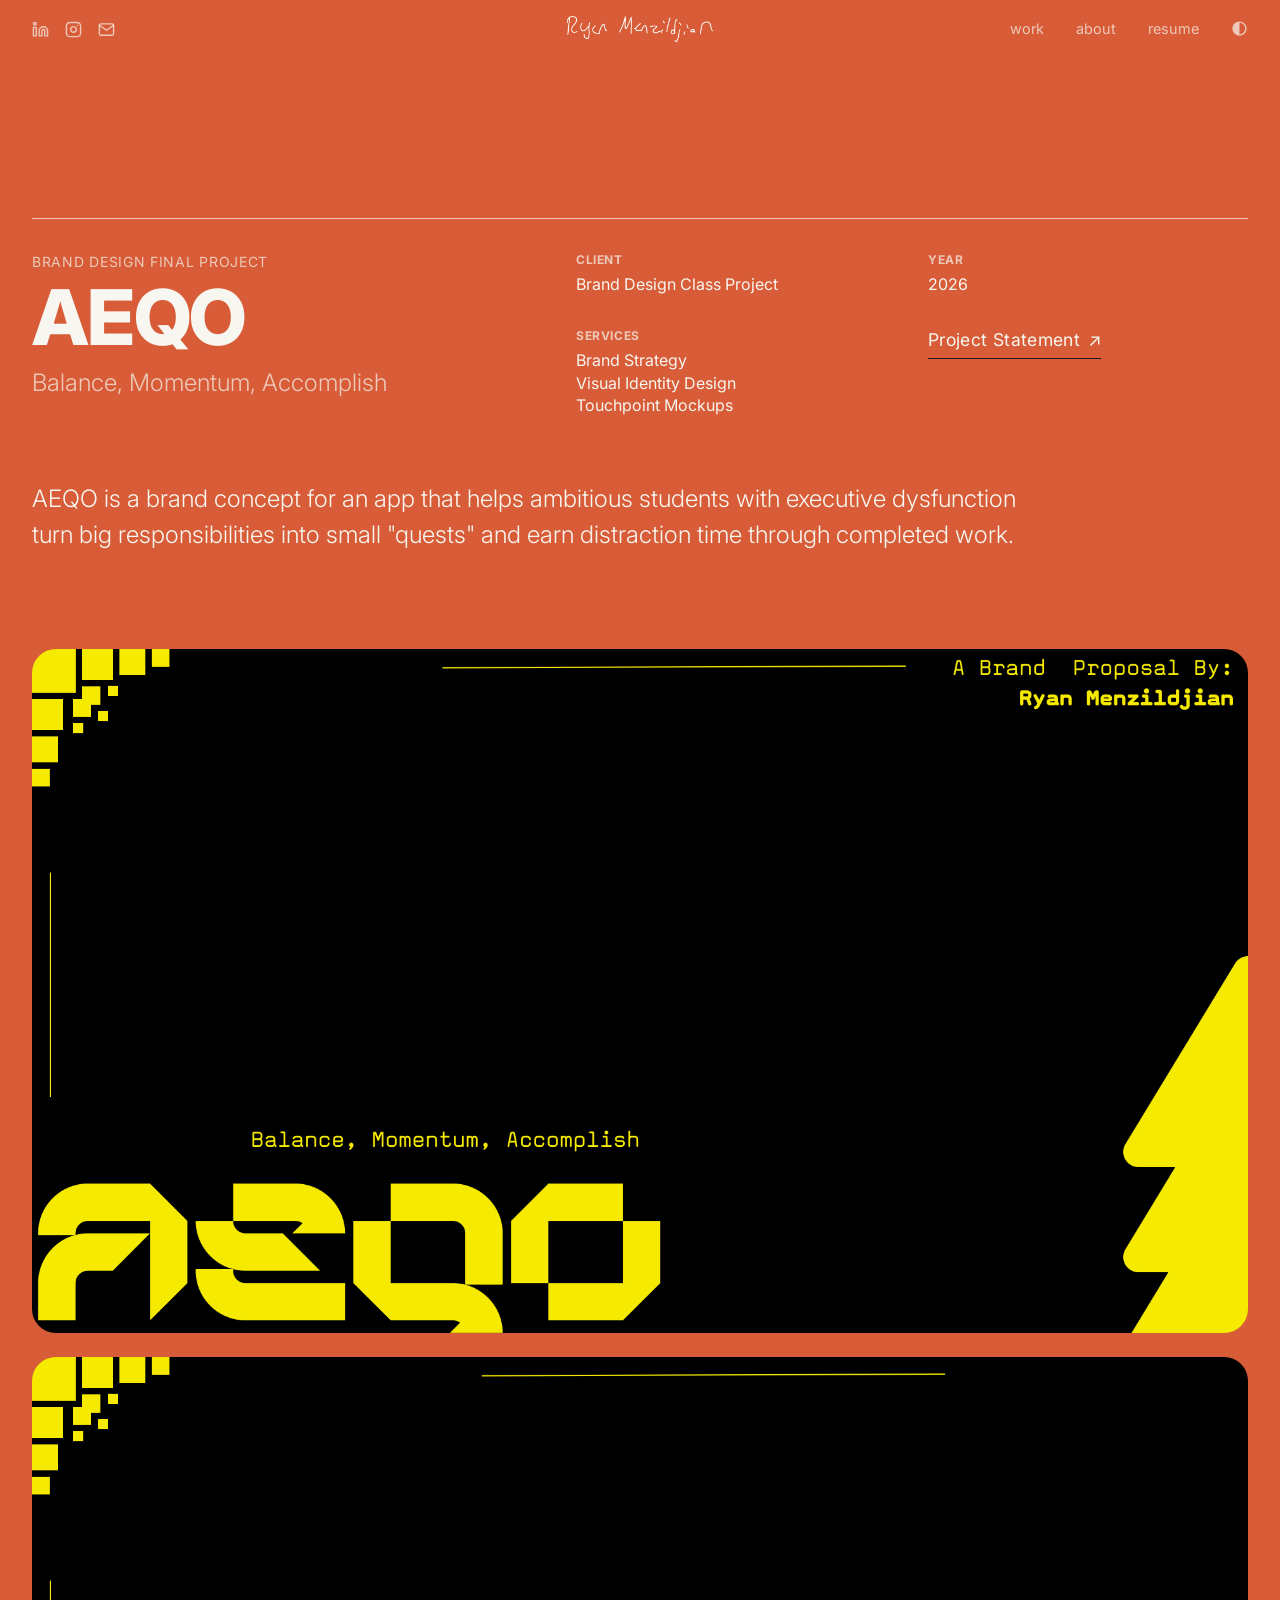
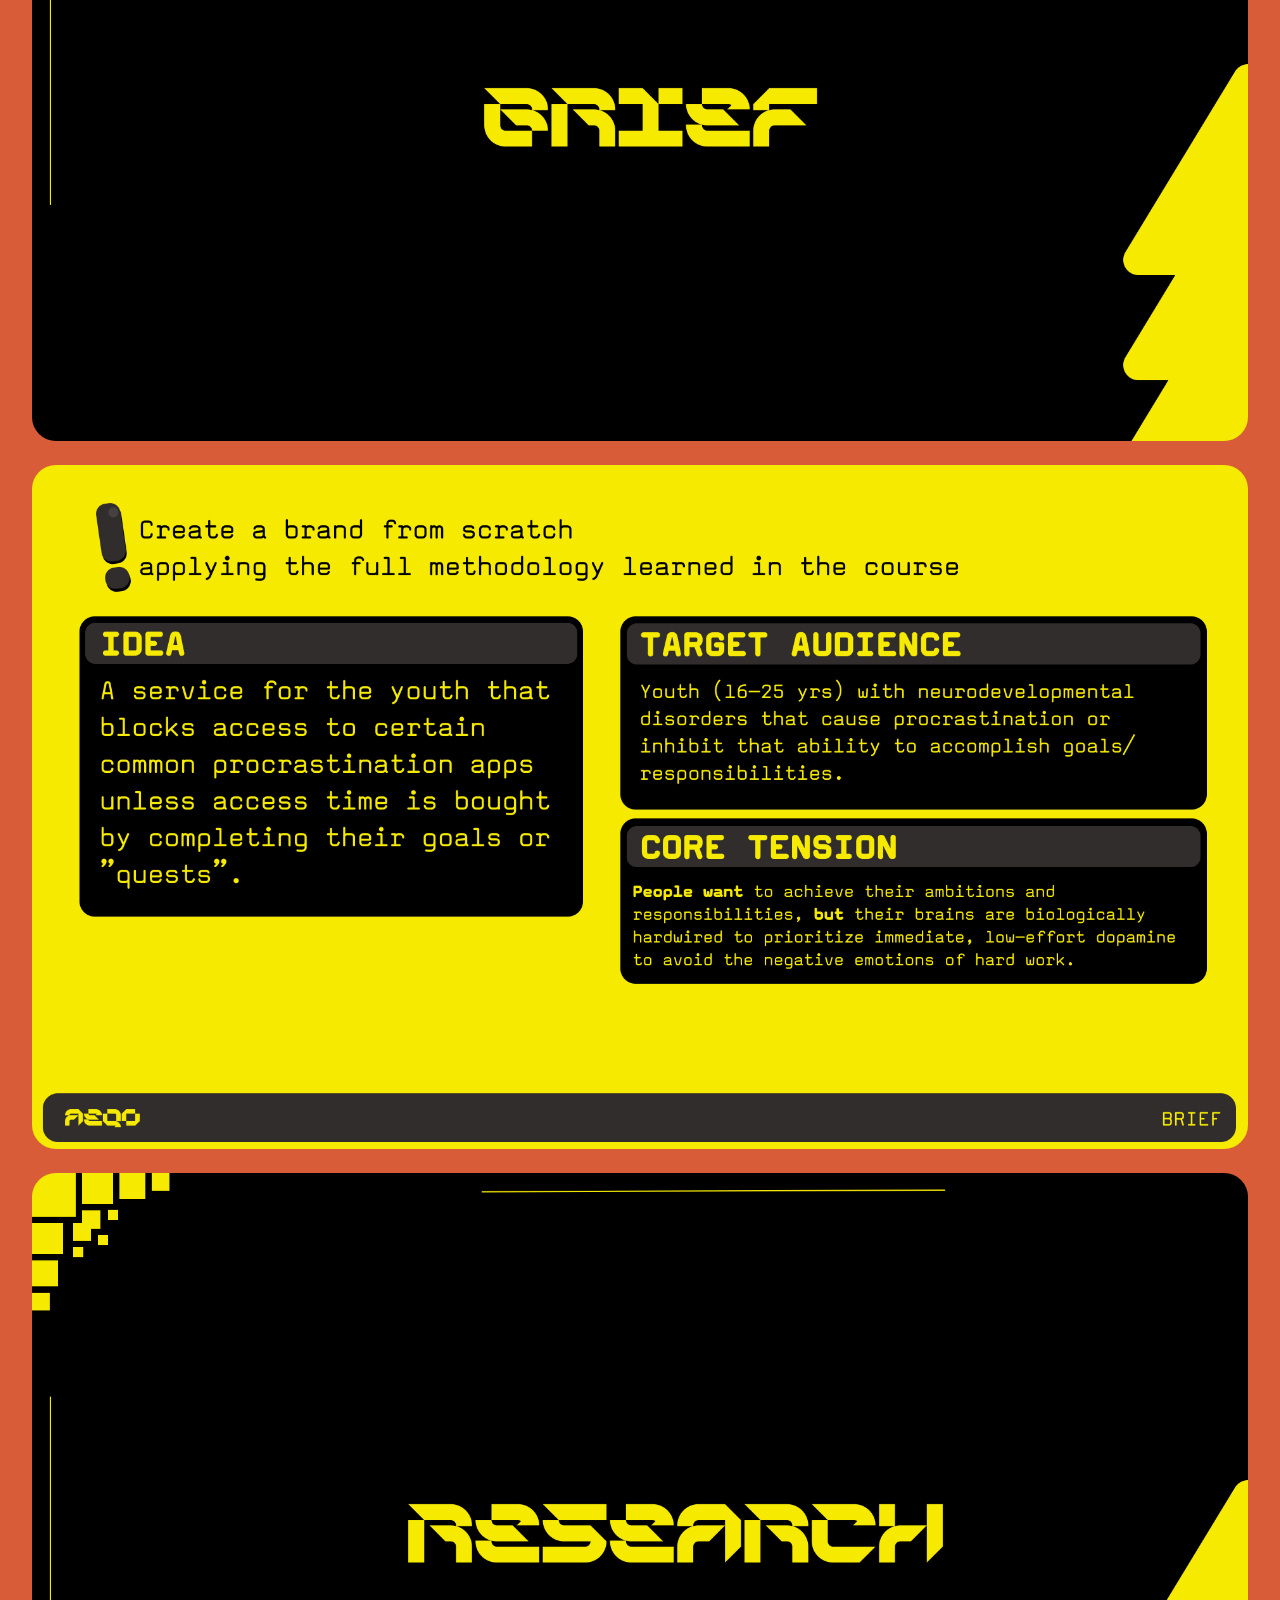
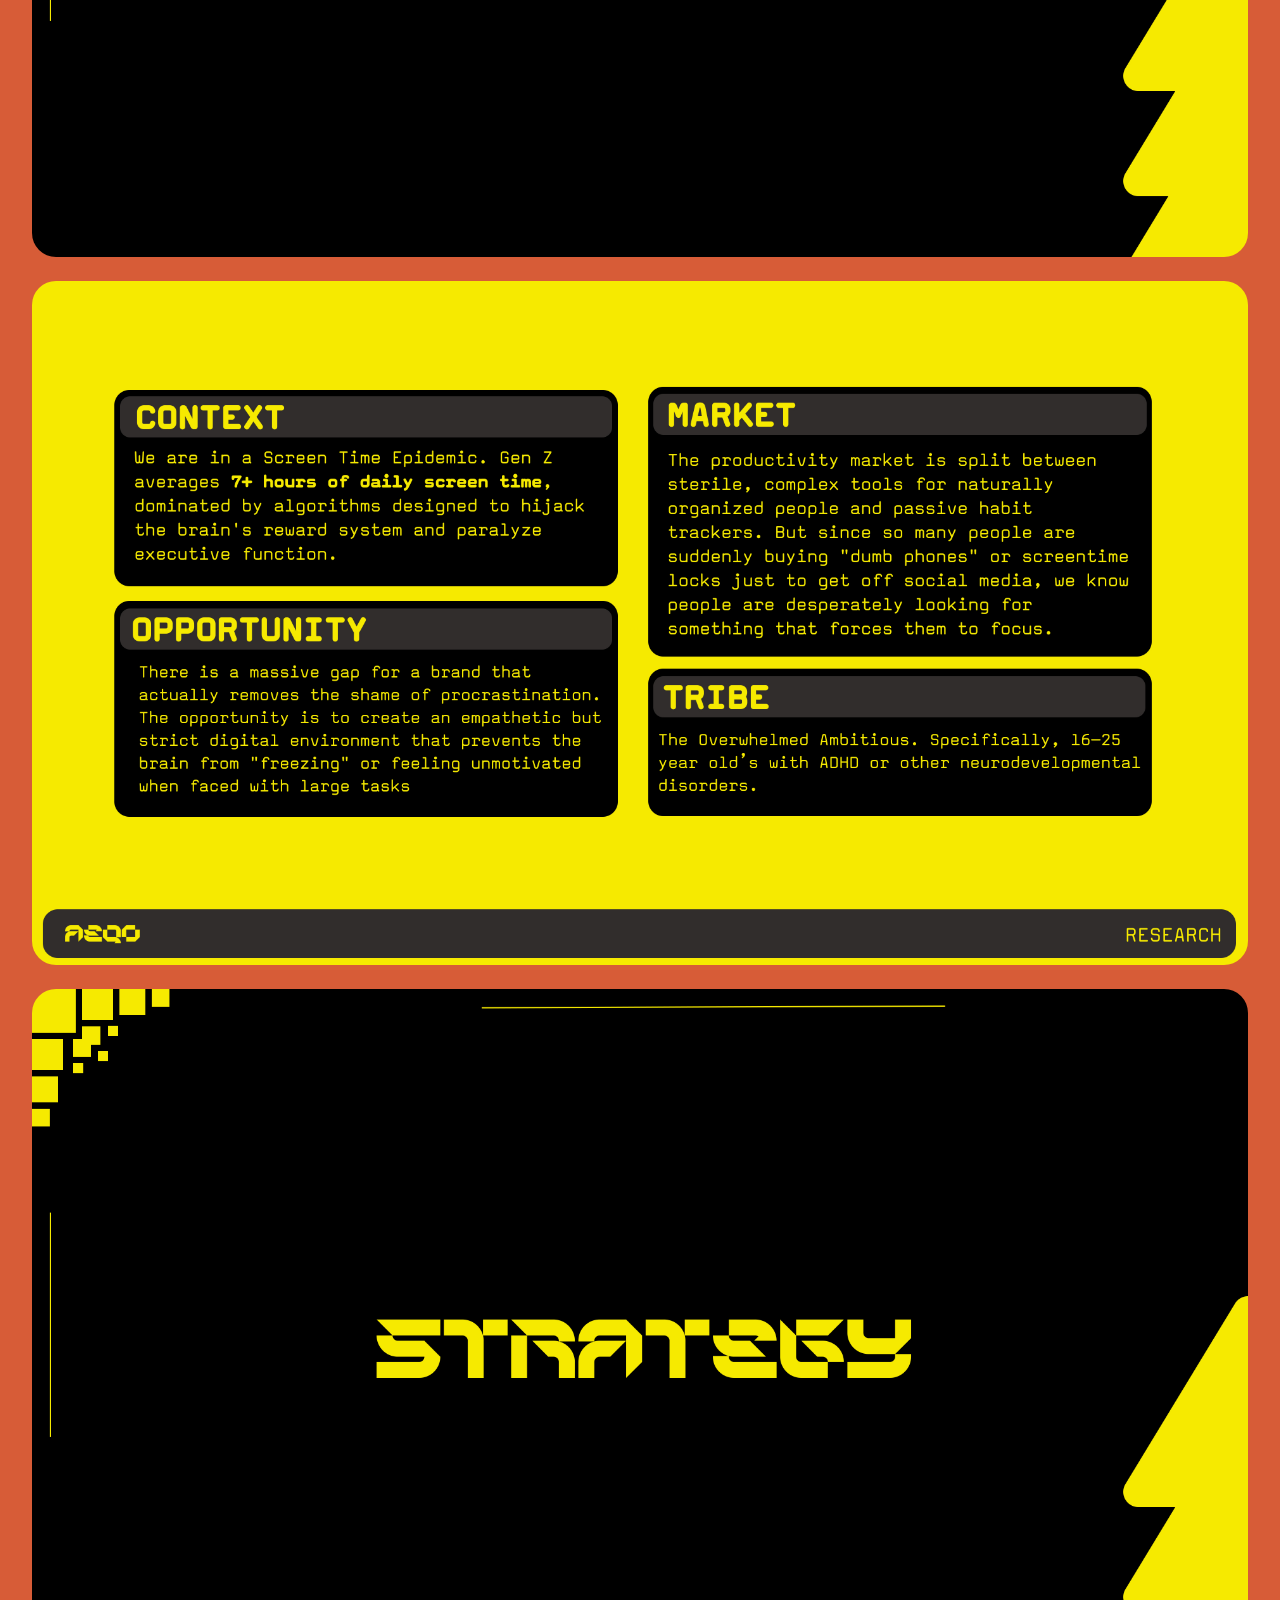
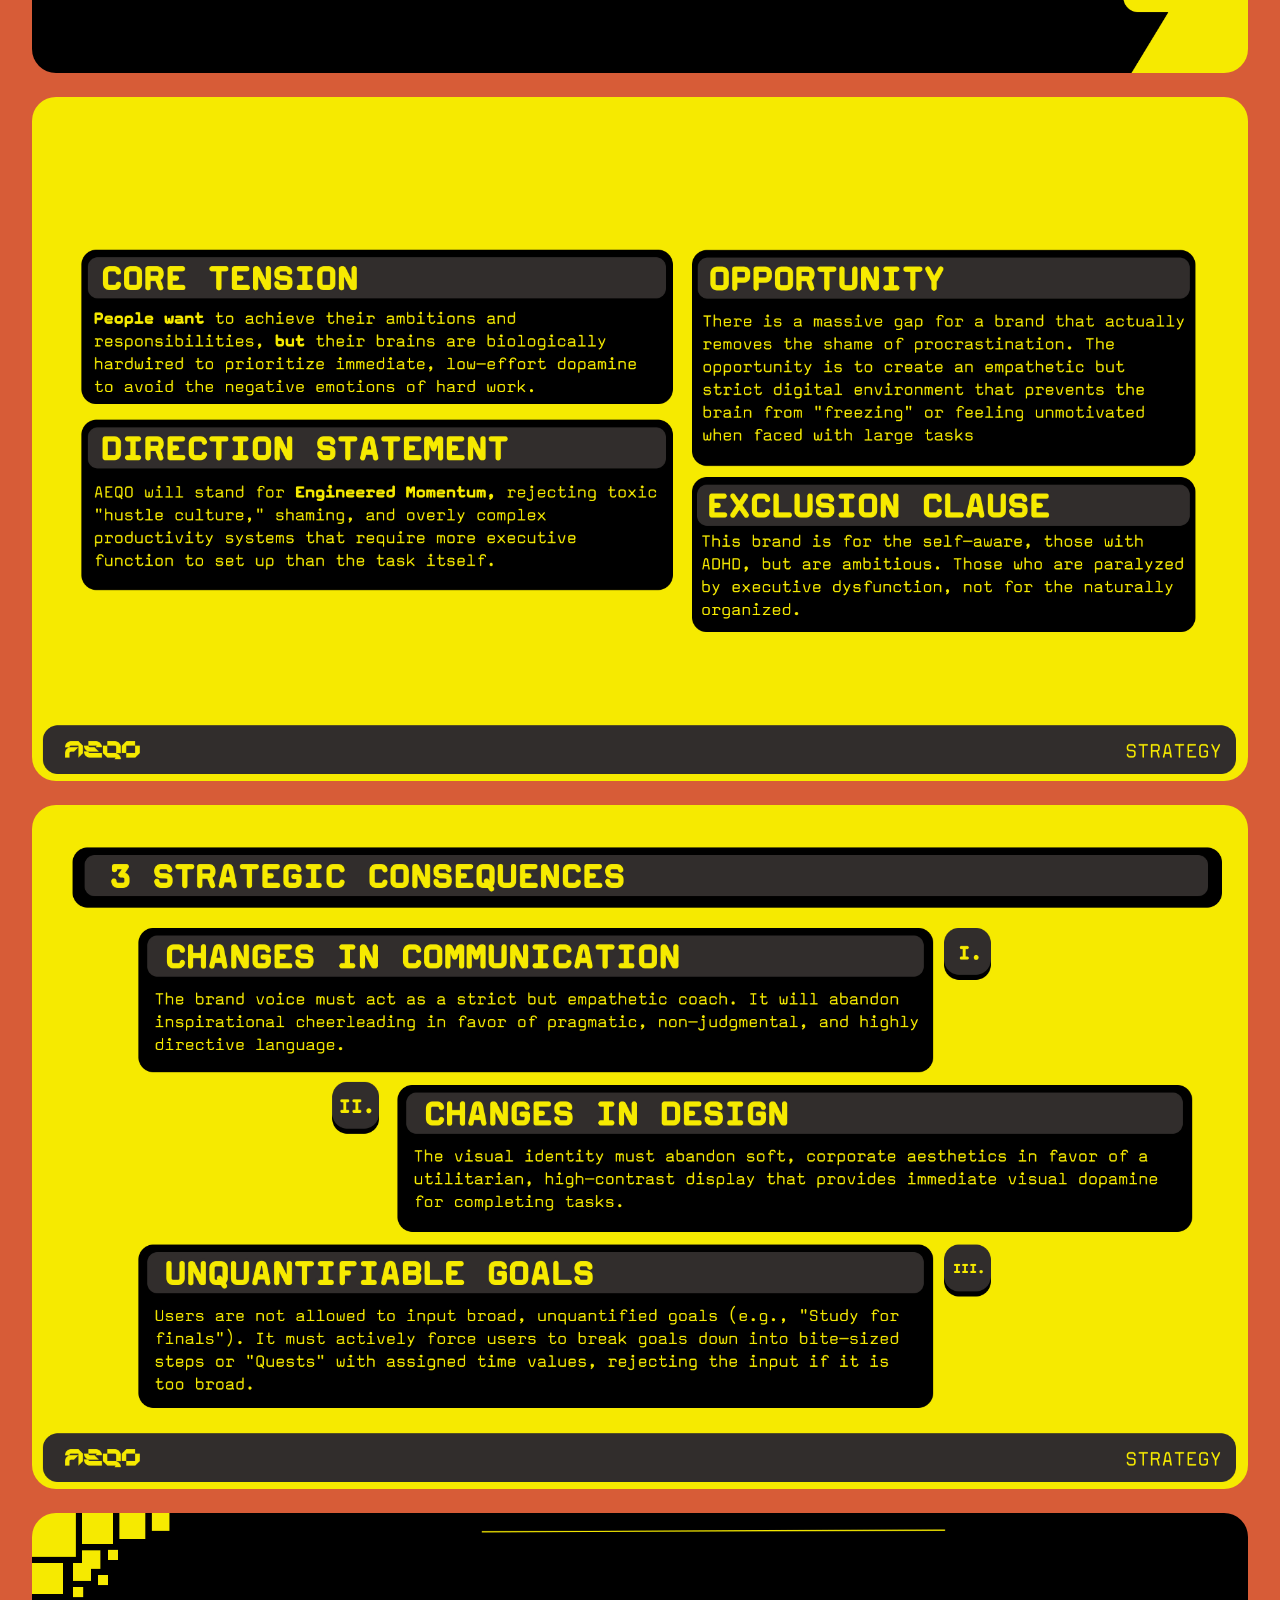
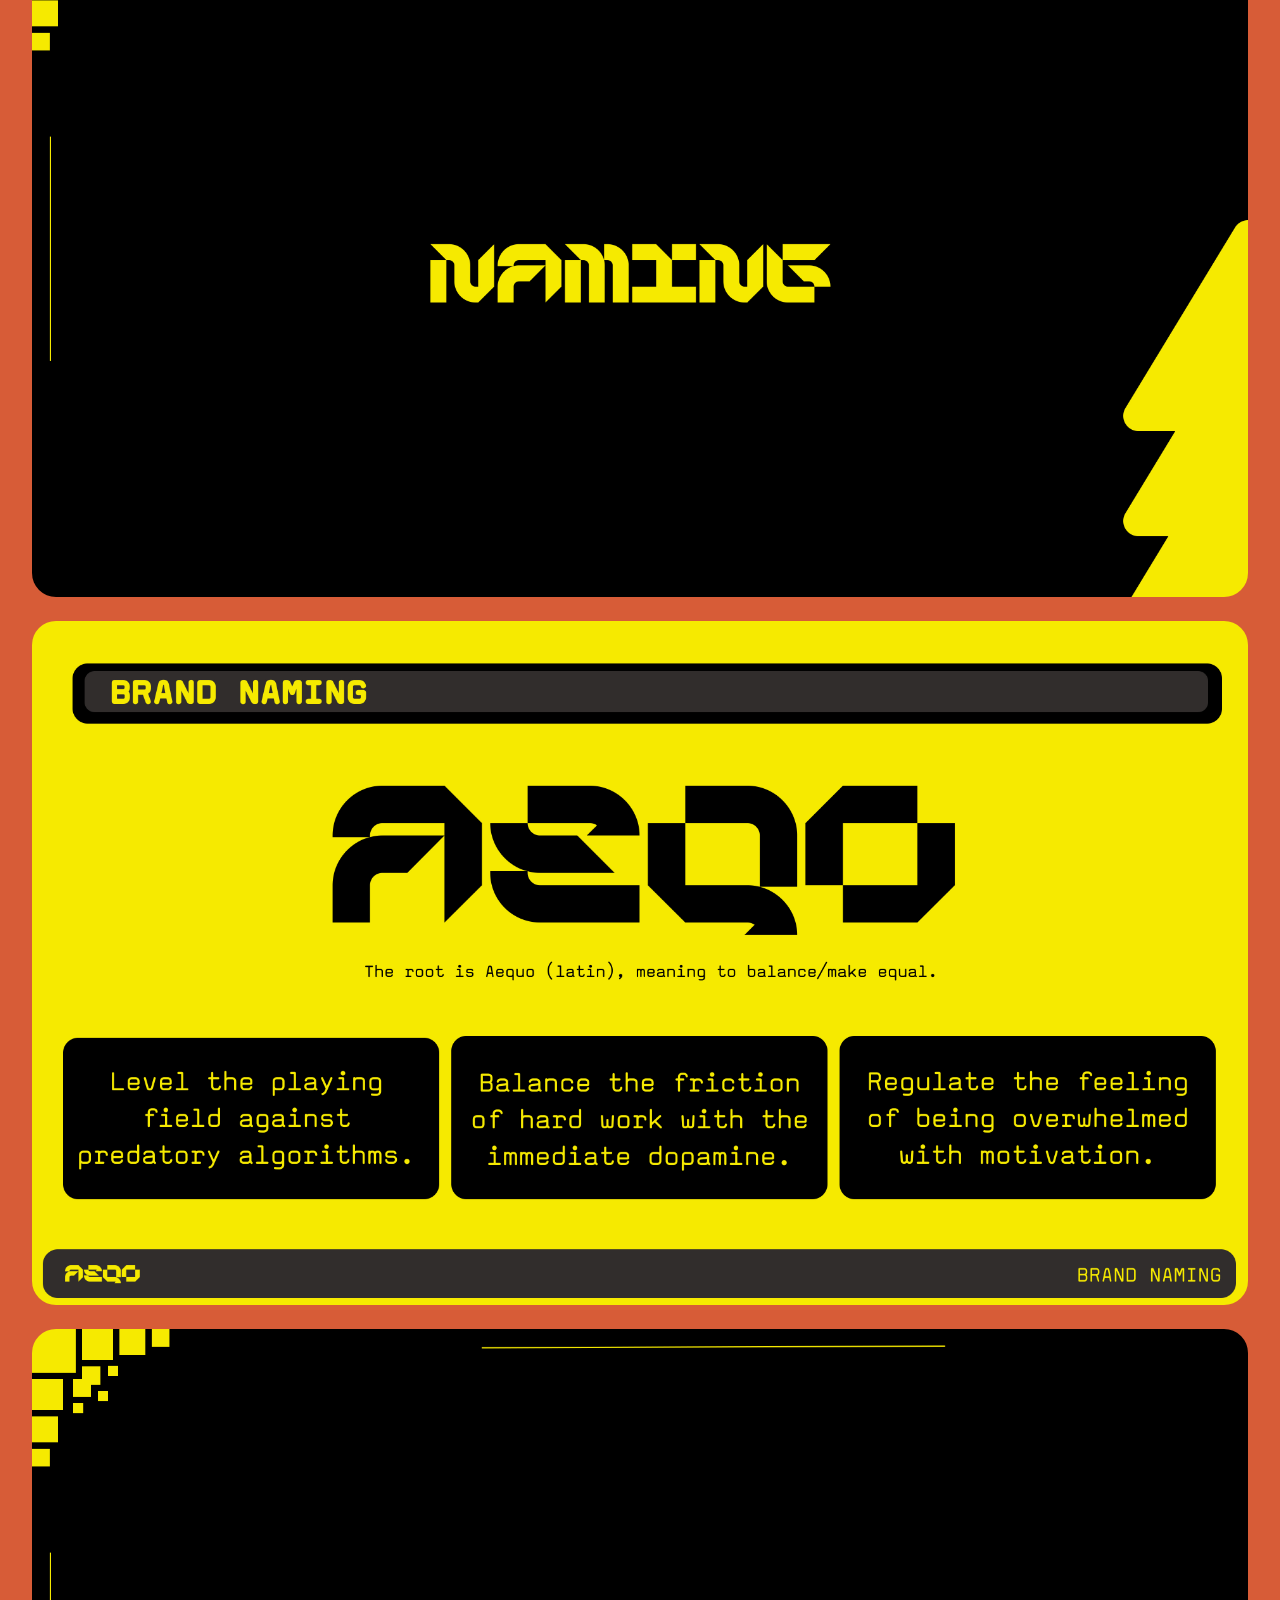
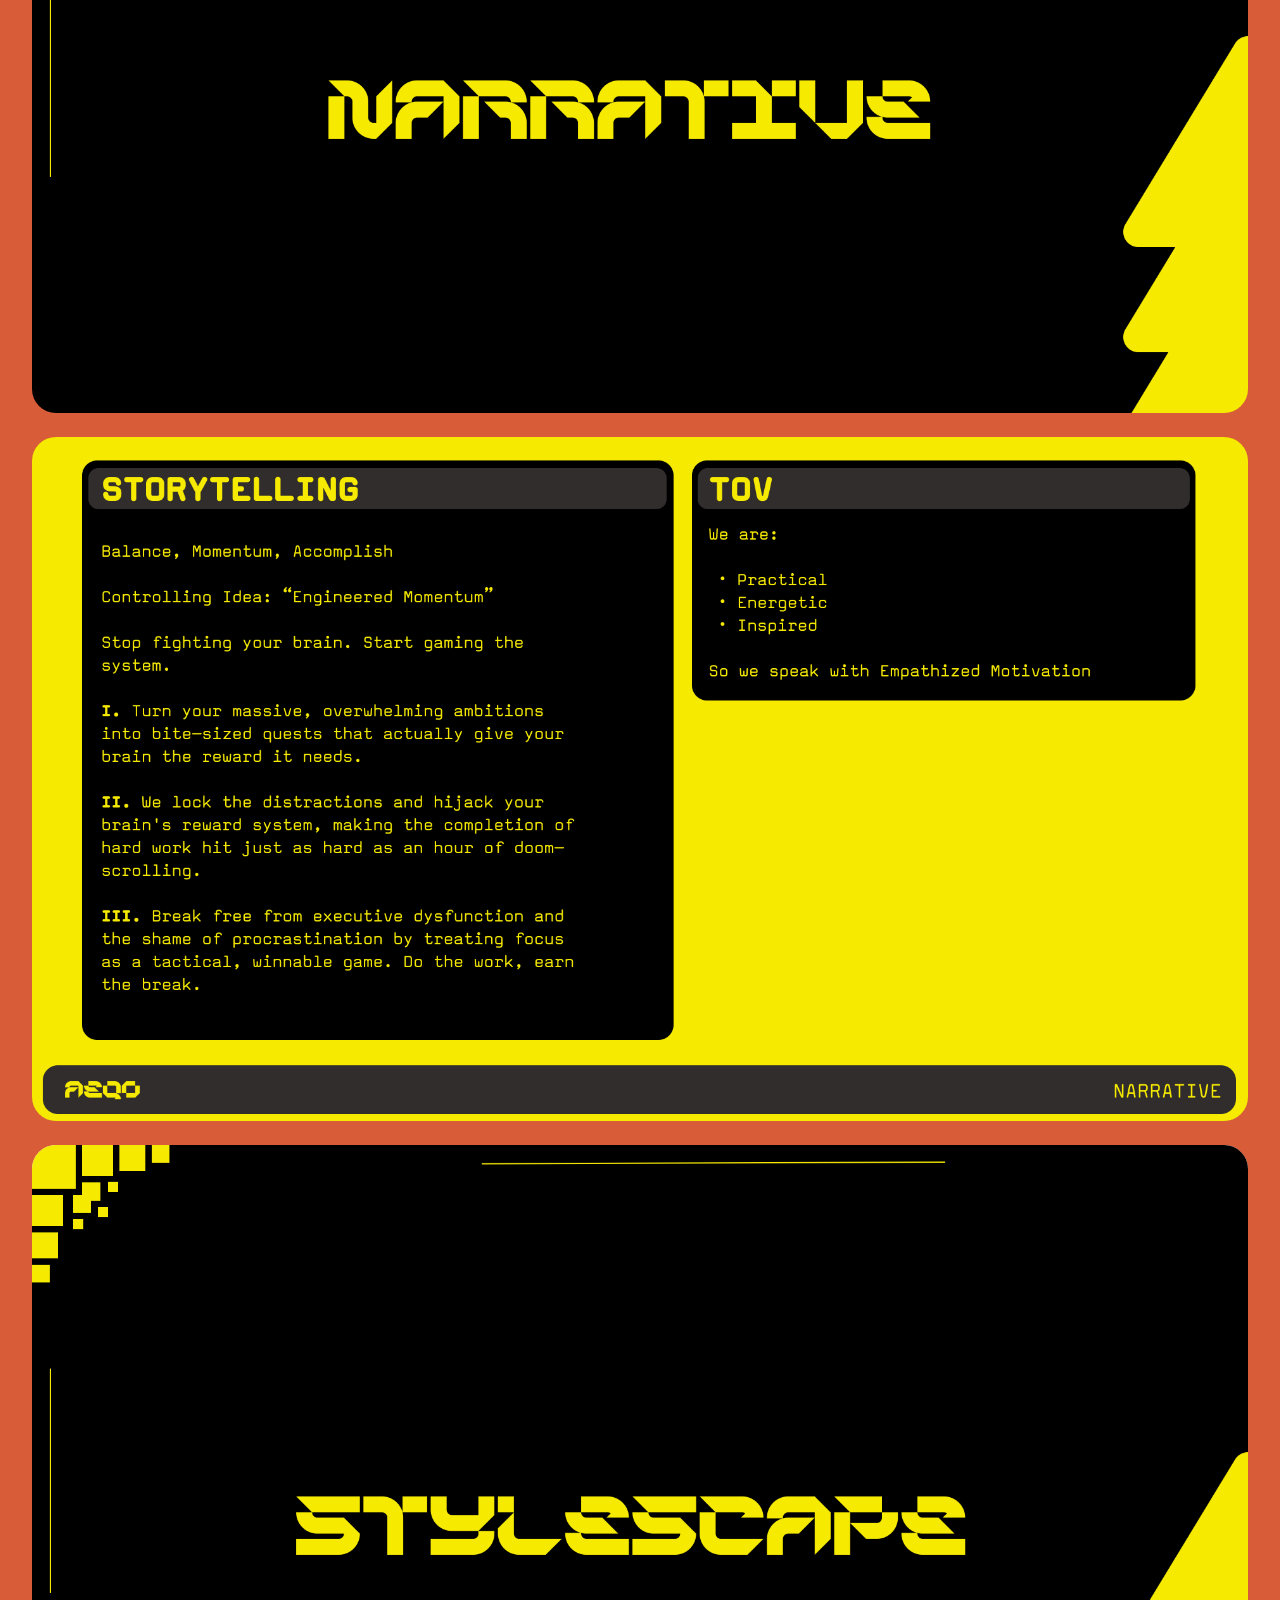
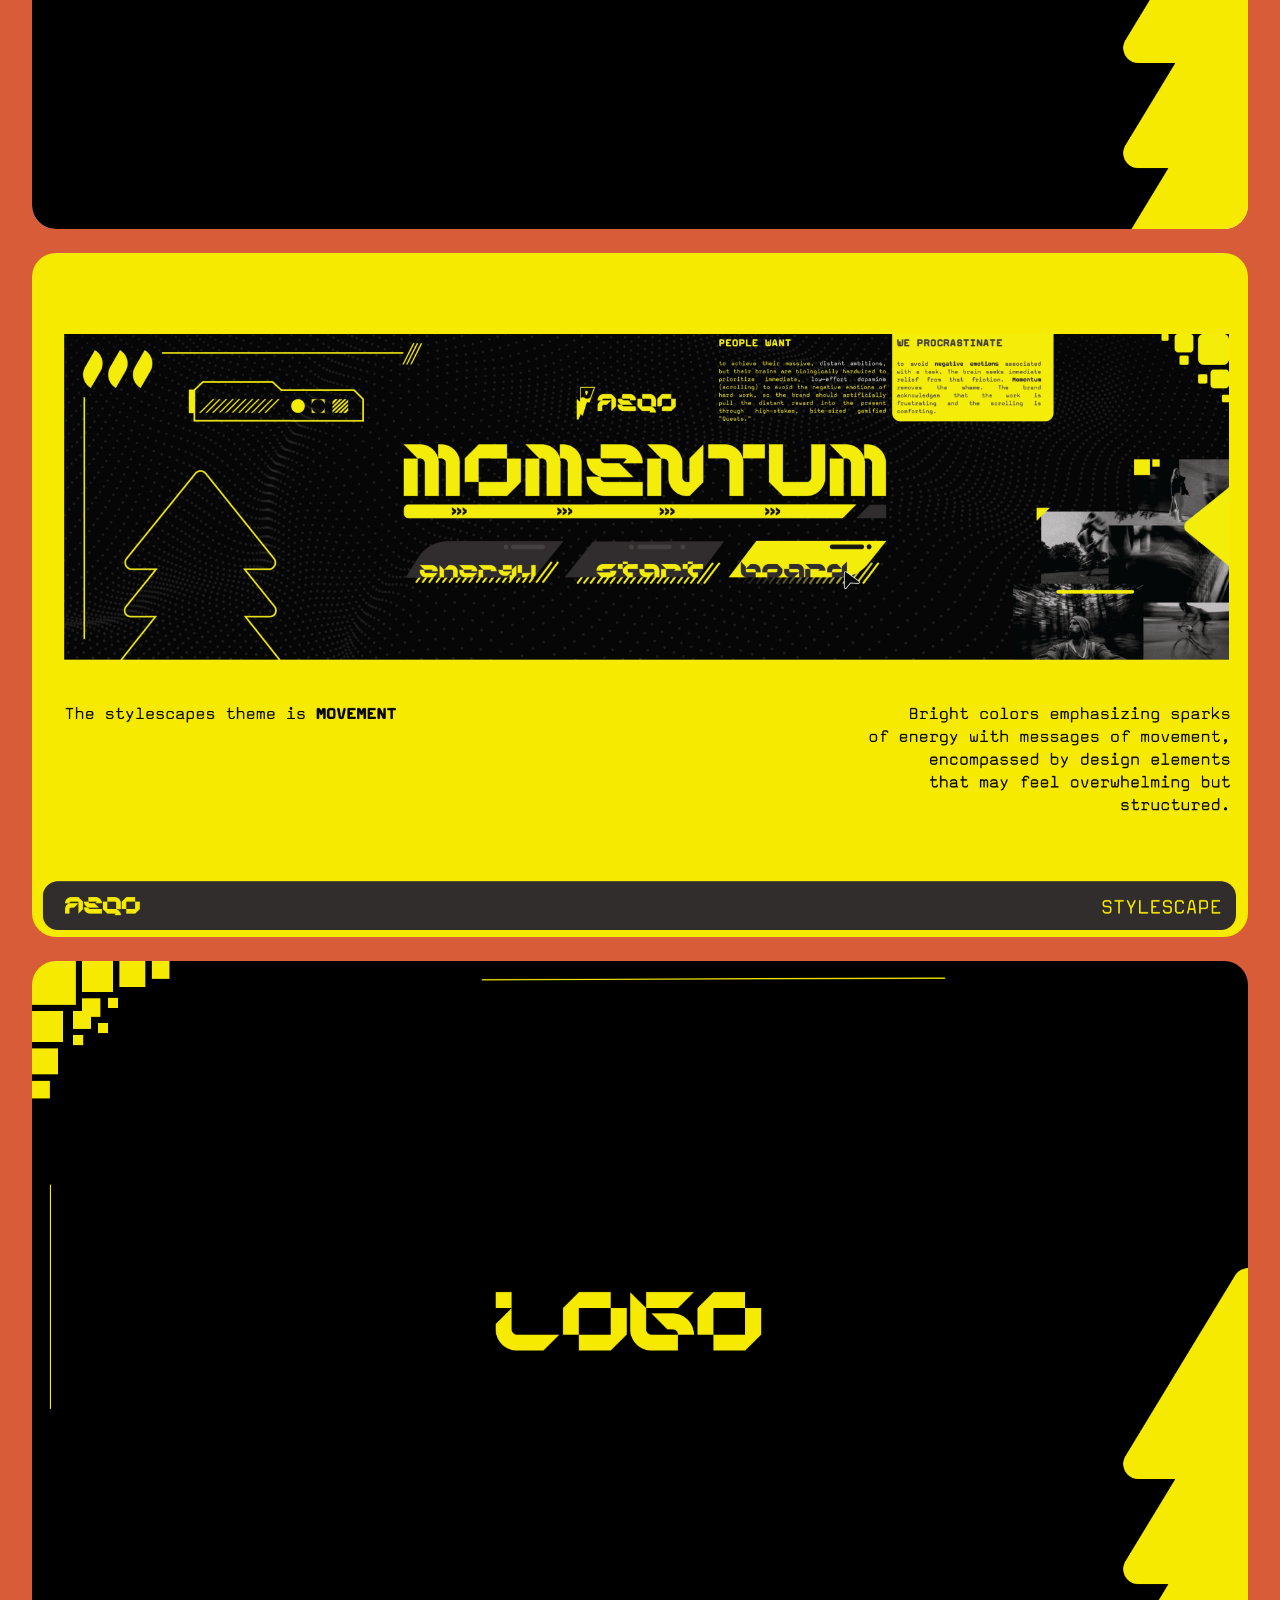
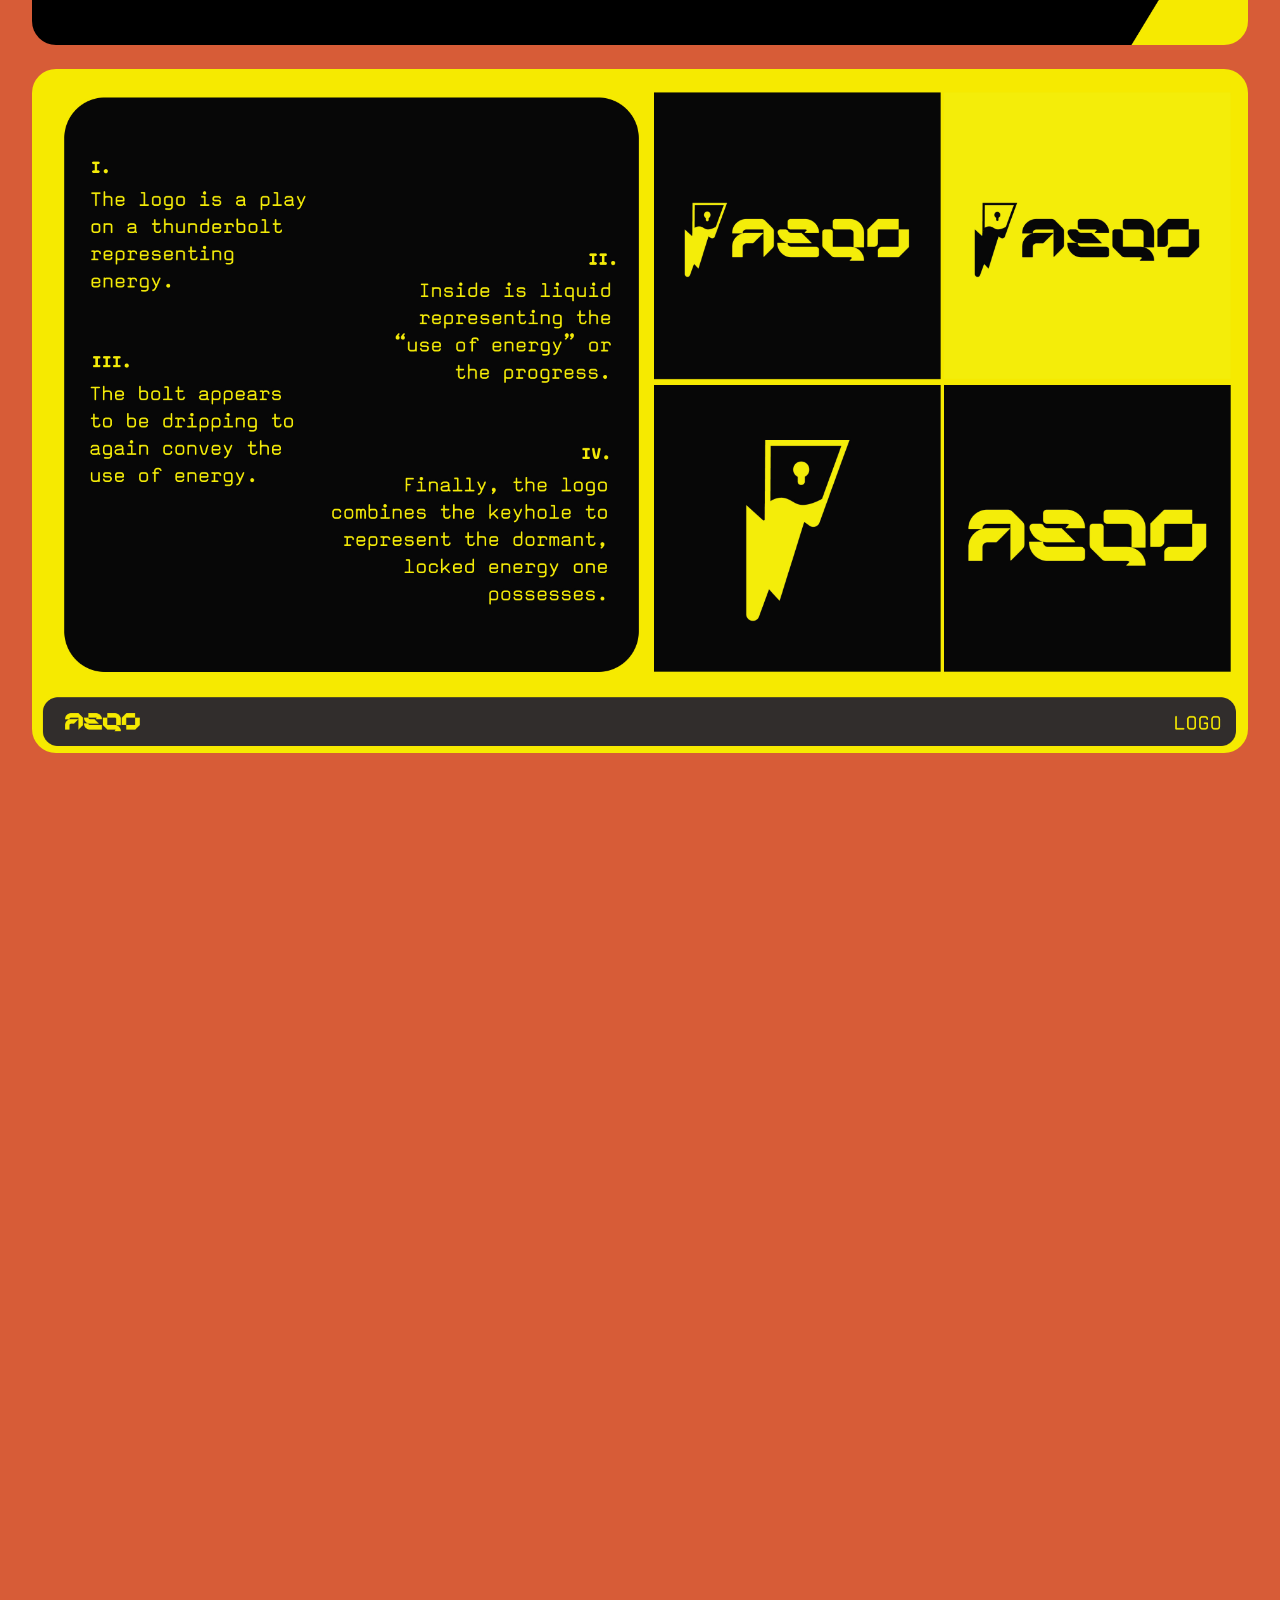
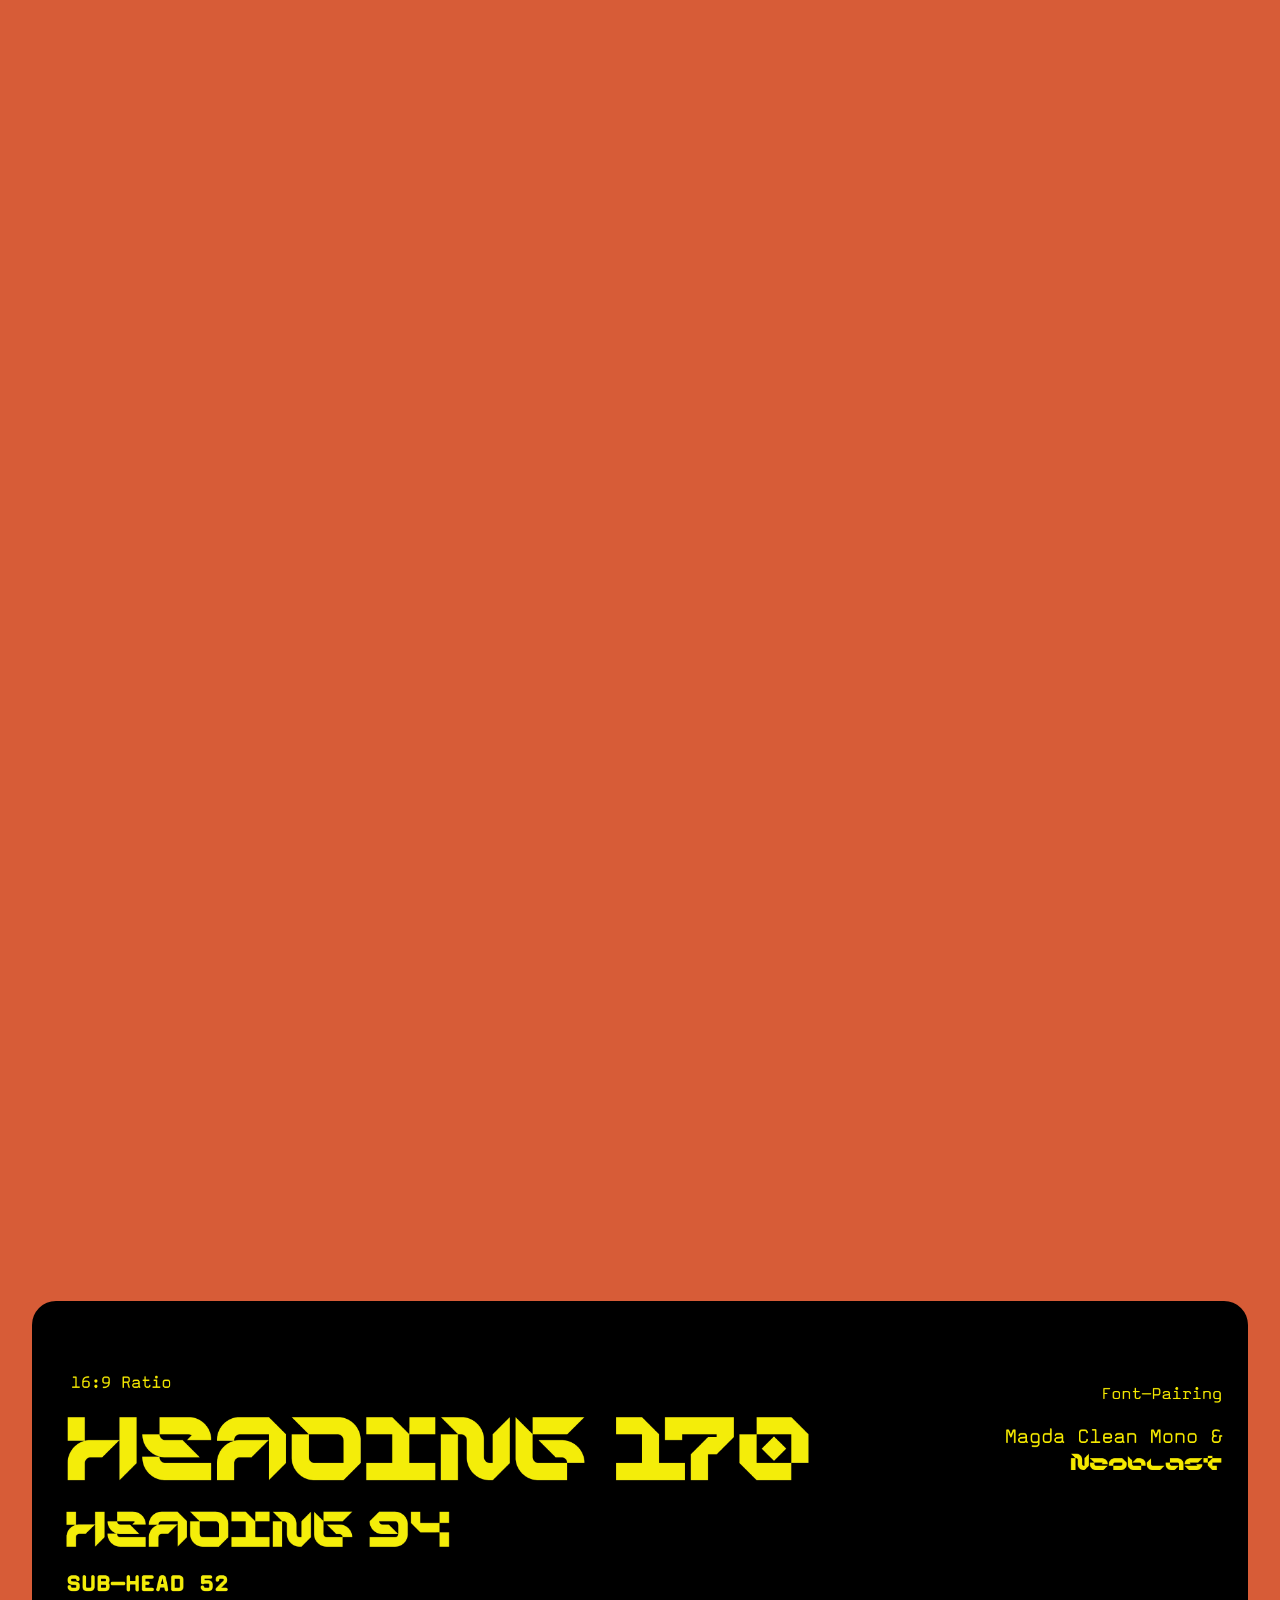
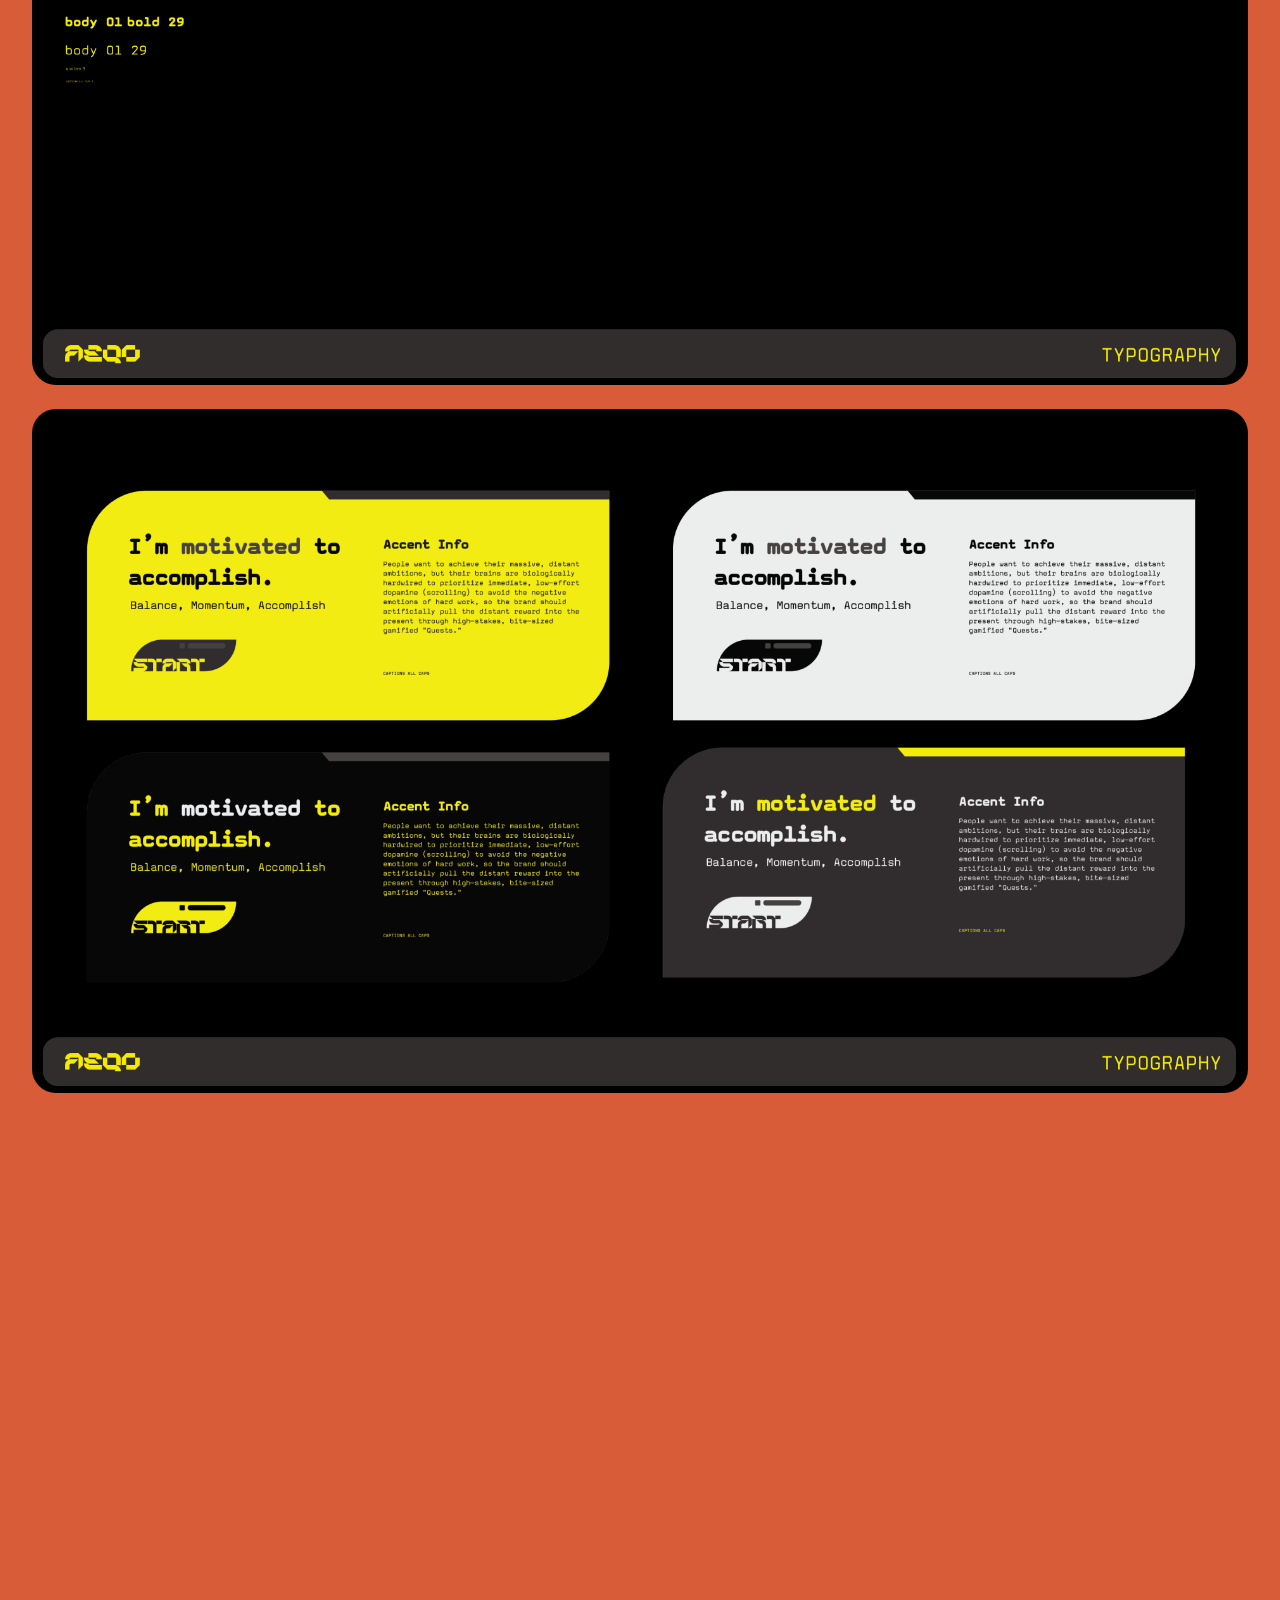
==== aeqo.html @ 46dfe146 "Initial commit" ====
﻿<!DOCTYPE html>
<html lang="en">
<head>
  <meta charset="UTF-8">
  <meta name="viewport" content="width=device-width, initial-scale=1.0">
  <title>AEQO - Ryan Menzildjian</title>
  <link rel="stylesheet" href="style.css">

  <!-- SEO & Social Meta Tags -->
  <meta name="description" content="Ryan Menzildjian is an Identity Designer & Brand Strategist based in New York. Explore a portfolio of modern brand identities, apparel design, and creative storytelling.">
  <meta name="keywords" content="Ryan Menzildjian, Identity Designer, Brand Strategist, UI/UX Designer, Graphic Designer, New York, Branding Portfolio, Graphic Design">
  <meta name="author" content="Ryan Menzildjian">
  <meta property="og:title" content="AEQO - Ryan Menzildjian">
  <meta property="og:description" content="Identity Designer & Brand Strategist based in New York.">
  <meta property="og:type" content="website">
  <meta name="twitter:card" content="summary_large_image">
  <meta name="twitter:title" content="AEQO - Ryan Menzildjian">
  <meta name="twitter:description" content="Identity Designer & Brand Strategist based in New York.">
</head>
<body class="light-mode">
  <header class="site-header">
    <div class="header-inner">
      <nav class="social-nav">
        <a href="https://www.linkedin.com/in/ryanmenzildjian/" target="_blank" aria-label="LinkedIn">
          <svg viewBox="0 0 24 24" fill="none" stroke="currentColor" stroke-width="2" stroke-linecap="round" stroke-linejoin="round" class="social-icon"><path d="M16 8a6 6 0 0 1 6 6v7h-4v-7a2 2 0 0 0-2-2 2 2 0 0 0-2 2v7h-4v-7a6 6 0 0 1 6-6z"></path><rect x="2" y="9" width="4" height="12"></rect><circle cx="4" cy="4" r="2"></circle></svg>
        </a>
        <a href="https://www.instagram.com/ryan.menzi/" target="_blank" aria-label="Instagram">
          <svg viewBox="0 0 24 24" fill="none" stroke="currentColor" stroke-width="2" stroke-linecap="round" stroke-linejoin="round" class="social-icon"><rect x="2" y="2" width="20" height="20" rx="5" ry="5"></rect><path d="M16 11.37A4 4 0 1 1 12.63 8 4 4 0 0 1 16 11.37z"></path><line x1="17.5" y1="6.5" x2="17.51" y2="6.5"></line></svg>
        </a>
        <a href="mailto:ryanmenzildjian@gmail.com" aria-label="Email">
          <svg viewBox="0 0 24 24" fill="none" stroke="currentColor" stroke-width="2" stroke-linecap="round" stroke-linejoin="round" class="social-icon"><path d="M4 4h16c1.1 0 2 .9 2 2v12c0 1.1-.9 2-2 2H4c-1.1 0-2-.9-2-2V6c0-1.1.9-2 2-2z"></path><polyline points="22,6 12,13 2,6"></polyline></svg>
        </a>
      </nav>
      <a href="/" class="logo" aria-label="Ryan Menzildjian">
        <img src="assets/signature.png" alt="Ryan Menzildjian" class="signature-img">
      </a>
      <nav class="main-nav">
        <a href="index.html#work">work</a>
        <a href="index.html#about">about</a>
        <a href="assets/resume.pdf" target="_blank">resume</a>
        <button id="invert-toggle" class="invert-btn" aria-label="Invert Colors">
          <svg viewBox="0 0 24 24" fill="currentColor"><path d="M12 22C17.5228 22 22 17.5228 22 12C22 6.47715 17.5228 2 12 2C6.47715 2 2 6.47715 2 12C2 17.5228 6.47715 22 12 22ZM12 20V4C16.4183 4 20 7.58172 20 12C20 16.4183 16.4183 20 12 20Z"/></svg>
        </button>
      </nav>
    </div>
  </header>

  <main class="case-study-main">
    <section class="cs-hero section-container">
      <div class="cs-hero-grid">
        <div class="cs-title-col">
          <p class="cs-kicker">Brand Design Final Project</p>
          <h1 class="cs-title">AEQO</h1>
          <p class="cs-subtitle">Balance, Momentum, Accomplish</p>
        </div>
        <div class="cs-meta-col">
          <div class="cs-meta-grid">
            <div class="cs-meta-item">
              <span class="cs-meta-label">Client</span>
              <span class="cs-meta-value">Brand Design Class Project</span>
            </div>
            <div class="cs-meta-item">
              <span class="cs-meta-label">Year</span>
              <span class="cs-meta-value">2026</span>
            </div>
            <div class="cs-meta-item">
              <span class="cs-meta-label">Services</span>
              <span class="cs-meta-value"><ul>
                                    <li>Brand Strategy</li>
                                    <li>Visual Identity Design</li>
                                    <li>Touchpoint Mockups</li>
                                </ul></span>
            </div>
            <div class="cs-meta-item" style="align-self: start;">
              <a href="assets/projects/internship/310_P3_Menzildjian_Statement_page-0001.jpg" target="_blank" class="external-link-btn" style="width: fit-content;">
                Project Statement <span class="arrow">↗</span>
              </a>
            </div>
          </div>
        </div>
      </div>
      <div class="cs-info">
        AEQO is a brand concept for an app that helps ambitious students with executive dysfunction turn big responsibilities into small "quests" and earn distraction time through completed work.
      </div>
    </section>

    <section class="cs-gallery section-container">
      <div class="cs-bento-grid">
        <div class="cs-bento-item cs-span-2-col">
          <img src="assets/projects/aeqo/page-0001.jpg" alt="Slide 1" loading="lazy">
        </div>
        <div class="cs-bento-item">
          <img src="assets/projects/aeqo/page-0002.jpg" alt="Slide 2" loading="lazy">
        </div>
        <div class="cs-bento-item">
          <img src="assets/projects/aeqo/page-0003.jpg" alt="Slide 3" loading="lazy">
        </div>
        <div class="cs-bento-item">
          <img src="assets/projects/aeqo/page-0004.jpg" alt="Slide 4" loading="lazy">
        </div>
        <div class="cs-bento-item cs-span-2-col">
          <img src="assets/projects/aeqo/page-0005.jpg" alt="Slide 5" loading="lazy">
        </div>
        <div class="cs-bento-item">
          <img src="assets/projects/aeqo/page-0006.jpg" alt="Slide 6" loading="lazy">
        </div>
        <div class="cs-bento-item">
          <img src="assets/projects/aeqo/page-0007.jpg" alt="Slide 7" loading="lazy">
        </div>
        <div class="cs-bento-item cs-span-3-col">
          <img src="assets/projects/aeqo/page-0008.jpg" alt="Slide 8" loading="lazy">
        </div>
        <div class="cs-bento-item cs-span-2-col">
          <img src="assets/projects/aeqo/page-0009.jpg" alt="Slide 9" loading="lazy">
        </div>
        <div class="cs-bento-item">
          <img src="assets/projects/aeqo/page-0010.jpg" alt="Slide 10" loading="lazy">
        </div>
        <div class="cs-bento-item">
          <img src="assets/projects/aeqo/page-0011.jpg" alt="Slide 11" loading="lazy">
        </div>
        <div class="cs-bento-item">
          <img src="assets/projects/aeqo/page-0012.jpg" alt="Slide 12" loading="lazy">
        </div>
        <div class="cs-bento-item cs-span-2-col">
          <img src="assets/projects/aeqo/page-0013.jpg" alt="Slide 13" loading="lazy">
        </div>
        <div class="cs-bento-item">
          <img src="assets/projects/aeqo/page-0014.jpg" alt="Slide 14" loading="lazy">
        </div>
        <div class="cs-bento-item cs-span-3-col">
          <img src="assets/projects/aeqo/page-0015.jpg" alt="Slide 15" loading="lazy">
        </div>
        <div class="cs-bento-item">
          <img src="assets/projects/aeqo/page-0016.jpg" alt="Slide 16" loading="lazy">
        </div>
        <div class="cs-bento-item cs-span-2-col">
          <img src="assets/projects/aeqo/page-0017.jpg" alt="Slide 17" loading="lazy">
        </div>
        <div class="cs-bento-item">
          <img src="assets/projects/aeqo/page-0018.jpg" alt="Slide 18" loading="lazy">
        </div>
        <div class="cs-bento-item">
          <img src="assets/projects/aeqo/page-0019.jpg" alt="Slide 19" loading="lazy">
        </div>
        <div class="cs-bento-item">
          <img src="assets/projects/aeqo/page-0020.jpg" alt="Slide 20" loading="lazy">
        </div>
        <div class="cs-bento-item cs-span-2-col">
          <img src="assets/projects/aeqo/page-0021.jpg" alt="Slide 21" loading="lazy">
        </div>
        <div class="cs-bento-item cs-span-3-col">
          <img src="assets/projects/aeqo/page-0022.jpg" alt="Slide 22" loading="lazy">
        </div>
        <div class="cs-bento-item">
          <img src="assets/projects/aeqo/page-0023.jpg" alt="Slide 23" loading="lazy">
        </div>
        <div class="cs-bento-item">
          <img src="assets/projects/aeqo/page-0024.jpg" alt="Slide 24" loading="lazy">
        </div>
        <div class="cs-bento-item cs-span-2-col">
          <img src="assets/projects/aeqo/page-0025.jpg" alt="Slide 25" loading="lazy">
        </div>

      </div>
    </section>
  </main>

        <footer class="next-projects-footer">
    <div class="section-container">
      <h3 class="next-projects-title">Up Next...</h3>
      <div class="next-projects-scroll">
        <a href="poppi" class="next-project-card">
          <img src="assets/poppi-mockup.png" alt="Poppi" loading="lazy">
          <div class="card-title">Poppi</div>
        </a>        <a href="internship" class="next-project-card">
          <img src="assets/girl-gains-mockup.jpg" alt="Girl Gains" loading="lazy">
          <div class="card-title">Girl Gains</div>
        </a>        <a href="brief-cipher" class="next-project-card">
          <img src="assets/brief-cipher-mockup.jpg" alt="Brief Cipher" loading="lazy">
          <div class="card-title">Brief Cipher</div>
        </a>        <a href="type-specimen" class="next-project-card">
          <img src="assets/type-specimen-mockup.png" alt="Type Specimen" loading="lazy">
          <div class="card-title">Type Specimen</div>
        </a>        <a href="photo-manipulation" class="next-project-card">
          <img src="assets/photo-manipulation-opt.jpg" alt="Photo Manipulation" loading="lazy">
          <div class="card-title">Photo Manipulation</div>
        </a>
      </div>
      <a href="/" class="back-link">&larr; Back to Portfolio</a>
    </div>
  </footer>

  <script src="script.js"></script>
</body>
</html>
---- style.css ----
@import url('https://fonts.googleapis.com/css2?family=Caveat:wght@700&family=Inter:wght@300;400;600;800;900&family=Playfair+Display:ital,wght@1,400;1,600&display=swap');

@layer reset, base, theme, layout, components;
@layer reset {
  *, *::before, *::after {
    box-sizing: border-box;
  }
  body, h1, h2, h3, p {
    margin: 0;
  }
  body {
    -webkit-font-smoothing: antialiased;
  }
  img, picture, video, canvas, svg {
    display: block;
    max-width: 100%;
  }
  a {
    text-decoration: none;
    color: inherit;
  }
}

@layer theme {
  :root {
    color-scheme: light dark;
    --color-bg: light-dark(#D75C37, #000000);
    --color-text: light-dark(#F8F6F0, #EBE9E4);
    --color-text-muted: light-dark(rgba(248, 246, 240, 0.7), #94918C);
    --color-accent: light-dark(#1C1B1A, #E06C4C);
    --color-overlay: light-dark(rgba(215, 92, 55, 0.9), rgba(0, 0, 0, 0.9));
    
    --font-sans: "Inter", system-ui, -apple-system, sans-serif;
    
    --space-sm: 1rem;
    --space-md: 2rem;
    --space-lg: 4rem;
    --space-xl: 8rem;
  }
}

@layer base {
  html {
    scroll-behavior: smooth;
  }
  
  body {
    font-family: var(--font-sans);
    background-color: var(--color-bg);
    color: var(--color-text);
    line-height: 1.5;
    transition: background-color 0.4s ease, color 0.4s ease;
  }

  .section-container {
    max-width: 1400px;
    margin: 0 auto;
    padding: var(--space-md);
  }
}

@layer layout {
  .site-header {
    position: sticky;
    top: 0;
    width: 100%;
    z-index: 100;
    background-color: var(--color-bg);
    padding: var(--space-sm) var(--space-md);
    transition: background-color 0.4s ease, border-color 0.4s ease;
  }
  
  .header-inner {
    display: grid;
    grid-template-columns: 1fr auto 1fr;
    align-items: center;
    max-width: 1400px;
    margin: 0 auto;
  }
  
  .main-nav {
    display: flex;
    gap: var(--space-md);
    align-items: center;
    justify-content: flex-end;
    grid-column: 3;
  }

  .social-nav {
    display: flex;
    gap: var(--space-sm);
    align-items: center;
    justify-content: flex-start;
    grid-column: 1;
  }

  /* Intro */
  .intro-section {
    padding-top: var(--space-xl);
    padding-bottom: var(--space-lg);
    position: relative;
    overflow: hidden;
  }
  
  .intro-section .section-container {
    position: relative;
    z-index: 2;
  }

  .intro-text {
    font-size: clamp(1.7rem, 3.4vw, 3rem);
    font-weight: 500;
    letter-spacing: -0.02em;
    max-width: 30ch;
    line-height: 1.1;
    margin: 0;
  }
  
  .hero-text-rotator {
    position: relative;
    display: grid;
    align-items: baseline;
    font-size: clamp(1.7rem, 3.4vw, 3rem);
  }

  /* Horizontal top line */
  .hero-text-rotator::before {
    content: '';
    position: absolute;
    top: -0.2em; 
    left: -20vw;
    width: 80vw;
    height: 1px;
    background: linear-gradient(to right, color-mix(in srgb, var(--color-text) 15%, transparent) 0%, color-mix(in srgb, var(--color-text) 15%, transparent) 50%, transparent 100%);
    z-index: 0;
  }

  .hero-text-rotator .hero-grid-line-bottom {
    position: absolute !important;
    bottom: -0.2em; 
    top: auto;
    left: -20vw;
    width: 80vw;
    height: 1px;
    background: linear-gradient(to right, color-mix(in srgb, var(--color-text) 15%, transparent) 0%, color-mix(in srgb, var(--color-text) 15%, transparent) 50%, transparent 100%);
    z-index: 0;
  }

  /* Vertical left line */
  .hero-text-rotator::after {
    content: '';
    position: absolute;
    top: -100vh;
    left: -0.25em; /* Just a tiny bit of space from the G */
    width: 1px;
    height: 300vh;
    background: color-mix(in srgb, var(--color-text) 15%, transparent);
    z-index: 0;
  }

  .hero-text-rotator > * {
    grid-area: 1 / 1;
    position: relative;
  }
  
  .hook-text {
    animation: textSwapOut 0.5s cubic-bezier(0.65, 0, 0.35, 1) 1.5s forwards;
  }
  
  .role-text {
    opacity: 0;
    transform: translateY(20px);
    animation: textSwapIn 0.5s cubic-bezier(0.65, 0, 0.35, 1) 1.7s forwards;
  }
  
  @keyframes textSwapOut {
    to { 
      opacity: 0; 
      transform: translateY(-20px); 
      visibility: hidden; 
    }
  }
  
  @keyframes textSwapIn {
    to { 
      opacity: 1; 
      transform: translateY(0); 
    }
  }


  
  .accent {
    color: var(--color-accent);
    font-style: italic;
  }
  
  .script-text {
    font-family: 'Playfair Display', serif;
    font-style: italic;
    font-weight: 400;
    font-size: 1.15em;
    letter-spacing: 0;
  }
  
  .morph-text {
    font-family: var(--font-sans);
    font-style: normal;
    font-weight: 500;
    font-size: 1em;
    letter-spacing: normal;
    transition: font-size 0.6s cubic-bezier(0.22, 1, 0.36, 1), letter-spacing 0.6s cubic-bezier(0.22, 1, 0.36, 1);
  }
  .morph-text.script-text {
    font-family: 'Playfair Display', serif;
    font-style: italic;
    font-weight: 400;
    font-size: 1.15em;
    letter-spacing: 0;
  }
  
  .script-accent {
    font-family: 'Playfair Display', serif;
    font-style: italic;
    font-weight: 400;
    font-size: 1.15em;
    letter-spacing: 0;
    color: var(--color-accent);
  }
  /* Marquee Banner */
  .marquee-wrapper {
    width: 100%;
    overflow: hidden;
    background: var(--color-bg);
    color: var(--color-text);
    border-top: 2px solid var(--color-accent);
    border-bottom: 2px solid var(--color-accent);
    padding: 0.75rem 0;
    display: flex;
    white-space: nowrap;
    transition: background-color 0.4s ease, color 0.4s ease;
    position: relative;
    z-index: 10;
  }
  .hero-character {
    position: absolute;
    top: 0;
    left: 0;
    width: 100%; 
    height: 100%;
    z-index: 1; /* Places it behind the text (z-index: 2) */
    pointer-events: none;
    display: flex;
    align-items: center;
    justify-content: center;
    padding: 0 var(--space-sm);
  }
  .hero-character video {
    width: 100%;
    height: 100%;
    object-fit: contain;
    object-position: right bottom;
    transform: scale(1.05);
    transform-origin: right bottom;
  }
  

  .marquee {
    display: inline-flex;
    animation: marquee-scroll 20s linear infinite;
  }
  .marquee span {
    font-size: 1.125rem;
    font-weight: 400;
    letter-spacing: 0.15em;
    color: var(--color-text-muted);
  }
  @keyframes marquee-scroll {
    0% { transform: translateX(0); }
    100% { transform: translateX(-50%); }
  }

  /* Grid Layout */
  .portfolio-grid {
    display: grid;
    grid-template-columns: repeat(auto-fill, minmax(400px, 1fr));
    gap: var(--space-md) 0;
    padding: 0 var(--space-sm);
  }
  
  @media (max-width: 600px) {
    .portfolio-grid {
      grid-template-columns: 1fr;
    }
  }

  /* About */
  .about-section {
    padding-top: var(--space-xl);
    padding-bottom: var(--space-xl);
  }

  .about-bento-grid {
    grid-column: 1 / -1;
    display: grid;
    grid-template-columns: 1fr;
    gap: var(--space-xl);
  }
  
  @media (min-width: 900px) {
    .about-bento-grid {
      grid-template-columns: 1fr 1fr;
      gap: 10%;
    }
  }

  .site-footer-minimal {
    padding: var(--space-md) 0;
    text-align: center;
    font-size: 0.875rem;
    color: var(--color-text-muted);
  }

  .site-footer-minimal .section-container > p {
    grid-column: 1 / -1;
  }
}

@layer components {
  /* Header Links */
  .logo {
    grid-column: 2;
    display: flex;
    justify-content: center;
    align-items: center;
  }
  
  .signature-img {
    height: 26px;
    width: auto;
    display: block;
    filter: var(--logo-filter, invert(1));
    transition: filter 0.4s ease;
  }
  
  .main-nav a {
    font-size: 0.9rem;
    color: var(--color-text-muted);
  }
  .main-nav a:hover {
    color: var(--color-text);
  }

  .social-nav a {
    color: var(--color-text-muted);
    display: flex;
    align-items: center;
    transition: color 0.3s ease;
  }
  .social-nav a:hover {
    color: var(--color-text);
  }
  .social-icon {
    width: 17px;
    height: 17px;
    transition: transform 0.3s ease;
  }
  .social-nav a:hover .social-icon {
    transform: scale(1.1);
  }

  .invert-btn {
    background: none;
    border: none;
    color: var(--color-text-muted);
    cursor: pointer;
    padding: 0;
    display: flex;
    align-items: center;
    transition: color 0.3s ease;
  }
  .invert-btn:hover {
    color: var(--color-text);
  }
  .invert-btn svg {
    width: 17px;
    height: 17px;
  }

  /* Grid Items & Hover Effects */
  .project-card {
    display: flex;
    flex-direction: column;
    gap: 0.35rem; /* Tighter gap between image and text */
    cursor: pointer;
    text-decoration: none;
  }

  @keyframes skeletonShimmer {
    0% { background-position: 200% 0; }
    100% { background-position: -200% 0; }
  }

  .project-image-wrapper {
    position: relative;
    aspect-ratio: 4/3;
    overflow: hidden;
    display: block;
    width: calc(100% + 1.5px);
    background: linear-gradient(110deg, var(--color-bg) 8%, light-dark(rgba(0,0,0,0.06), rgba(255,255,255,0.04)) 18%, var(--color-bg) 33%);
    background-size: 200% 100%;
    animation: skeletonShimmer 2s linear infinite;
  }
  
  .project-card:has(.loaded) .project-image-wrapper,
  .next-project-card:has(.loaded) .project-image-wrapper {
    animation: none;
    background: transparent;
  }

  @keyframes clipReveal {
    0% {
      clip-path: polygon(0 100%, 100% 100%, 100% 100%, 0% 100%);
      transform: scale(1.15) translateY(20px);
    }
    100% {
      clip-path: polygon(0 0, 100% 0, 100% 100%, 0% 100%);
      transform: scale(1) translateY(0);
    }
  }

  .project-img {
    width: 100%;
    height: 100%;
    object-fit: cover;
    opacity: 0;
    scale: var(--base-scale, 1);
  }

  .project-img.loaded {
    opacity: 1;
    animation: clipReveal 1.2s cubic-bezier(0.77, 0, 0.175, 1) forwards;
    transition: transform 0.5s ease, scale 0.5s ease;
    will-change: transform, clip-path;
  }

  .image-placeholder {
    width: 100%;
    height: 100%;
    display: flex;
    align-items: center;
    justify-content: center;
    color: var(--color-text-muted);
    font-size: 0.875rem;
  }

  .project-card:hover .project-img {
    scale: calc(var(--base-scale, 1) * 1.03);
  }

  /* Meta Data (Bottom) */
  .project-meta-bottom {
    display: flex;
    flex-direction: column;
    gap: 0; /* No gap between title and category */
  }

  .project-meta-bottom h3 {
    font-size: 0.75rem; /* Micro typography */
    font-weight: 600;
    margin: 0;
    color: var(--color-text);
  }

  .project-meta-bottom p {
    font-size: 0.65rem; /* Micro typography */
    color: var(--color-text-muted);
    margin: 0;
  }

  /* About Section Specifics */
  .about-left {
    display: flex;
    flex-direction: column;
    gap: var(--space-lg);
    position: sticky;
    top: 6rem;
    align-self: flex-start;
  }

  .about-right {
    display: flex;
    flex-direction: column;
    gap: var(--space-lg);
    padding-top: calc(clamp(2rem, 4vw, 3rem) + 1.5rem);
  }

  .about-block {
    display: flex;
    flex-direction: column;
  }

  .about-block-title {
    font-size: 2rem;
    font-weight: 400;
    padding-bottom: var(--space-sm);
    border-bottom: 1px solid var(--color-text-muted);
    margin-bottom: var(--space-sm);
  }

  .about-block-desc {
    font-size: 1.125rem;
    font-weight: 300;
    line-height: 1.6;
    color: var(--color-text-muted);
    max-width: 66ch;
  }

  .greeting-container {
    margin-bottom: var(--space-sm);
  }

  .greeting {
    font-size: clamp(2rem, 4vw, 3rem);
    font-weight: 800;
    margin-bottom: 0.5rem;
    color: var(--color-text);
  }

  .typing-cursor {
    display: inline-block;
    animation: blink 1s step-end infinite;
  }
  
  @keyframes blink {
    0%, 100% { opacity: 1; }
    50% { opacity: 0; }
  }

  .about-large-text {
    font-size: clamp(1.5rem, 3vw, 2.5rem);
    font-weight: 300;
    line-height: 1.4;
    color: var(--color-text);
  }

  .name-highlight {
    position: relative;
    display: inline-block;
    font-weight: 500;
  }
  
  .name-highlight::after {
    content: '';
    position: absolute;
    bottom: -0.1em;
    left: -2%;
    width: 104%;
    height: 0.35em;
    background-color: var(--color-accent);
    -webkit-mask: url("data:image/svg+xml,%3Csvg xmlns='http://www.w3.org/2000/svg' viewBox='0 0 200 20' preserveAspectRatio='none'%3E%3Cpath d='M3 13C30 5 60 18 90 12C120 6 160 17 197 10M10 17C45 10 85 22 130 15C160 10 180 18 190 16' fill='none' stroke='black' stroke-width='2' stroke-linecap='round'/%3E%3C/svg%3E") no-repeat center;
    mask: url("data:image/svg+xml,%3Csvg xmlns='http://www.w3.org/2000/svg' viewBox='0 0 200 20' preserveAspectRatio='none'%3E%3Cpath d='M3 13C30 5 60 18 90 12C120 6 160 17 197 10M10 17C45 10 85 22 130 15C160 10 180 18 190 16' fill='none' stroke='black' stroke-width='2' stroke-linecap='round'/%3E%3C/svg%3E") no-repeat center;
    -webkit-mask-size: 100% 100%;
    mask-size: 100% 100%;
    z-index: -1;
    pointer-events: none;
  }

  /* Fun Scribbles */
  .scribble-text {
    font-family: 'Caveat', cursive;
    font-size: 1.5em;
    color: var(--color-accent);
    display: inline-block;
    transform: rotate(-4deg);
    margin-left: 0.2rem;
    line-height: 0.8;
  }

  .social-links-about {
    display: flex;
    flex-wrap: wrap;
    gap: var(--space-md);
    margin-top: var(--space-md);
  }

  .about-image img {
    width: 100%;
    max-width: 280px;
    object-fit: cover;
    aspect-ratio: 3/4;
  }

  /* Case Study Specifics */
  .case-study-main {
    padding-top: var(--space-xl);
    padding-bottom: var(--space-md);
  }

  .cs-hero {
    margin-bottom: var(--space-md);
  }

  .cs-hero-grid {
    display: grid;
    grid-template-columns: 1fr;
    gap: var(--space-lg);
    border-top: 1px solid var(--color-text-muted);
    padding-top: var(--space-md);
    margin-bottom: var(--space-md);
  }

  @media (min-width: 900px) {
    .cs-hero-grid {
      grid-template-columns: 5fr 7fr;
    }
  }

  .cs-title-col {
    display: flex;
    flex-direction: column;
    gap: 0.5rem;
  }

  .cs-kicker {
    font-size: 0.875rem;
    text-transform: uppercase;
    letter-spacing: 0.05em;
    color: var(--color-text-muted);
  }

  .cs-title {
    font-size: clamp(3rem, 6vw, 5rem);
    font-weight: 800;
    line-height: 1;
    letter-spacing: -0.02em;
    color: var(--color-text);
  }

  .cs-subtitle {
    font-size: clamp(1.25rem, 2vw, 1.5rem);
    font-weight: 300;
    color: var(--color-text-muted);
  }

  .cs-meta-grid {
    display: grid;
    grid-template-columns: repeat(2, 1fr);
    gap: var(--space-md);
  }

  .cs-meta-item {
    display: flex;
    flex-direction: column;
    gap: 0.25rem;
  }

  .cs-meta-label {
    font-size: 0.75rem;
    text-transform: uppercase;
    letter-spacing: 0.05em;
    color: var(--color-text-muted);
    font-weight: 700;
  }

  .cs-meta-value {
    font-size: 1rem;
    font-weight: 400;
    line-height: 1.4;
  }
  
  .cs-meta-value ul {
    list-style: none;
    padding: 0;
    margin: 0;
  }

  .cs-info {
    font-size: clamp(1.25rem, 2vw, 1.5rem);
    font-weight: 300;
    line-height: 1.5;
    max-width: 66ch;
    margin-top: 4rem;
  }

  /* Flipbook */
  .flipbook-container {
    margin-bottom: var(--space-lg);
  }

  .flipbook-label {
    font-size: 0.875rem;
    text-transform: uppercase;
    letter-spacing: 0.05em;
    color: var(--color-text-muted);
    margin-bottom: 1rem;
  }

  .slider-wrapper {
    position: relative;
    display: flex;
    align-items: center;
    width: 100%;
  }

  .slider-btn {
    background: var(--color-text);
    color: var(--color-bg);
    border: none;
    border-radius: 50%;
    width: 48px;
    height: 48px;
    font-size: 1.5rem;
    display: flex;
    align-items: center;
    justify-content: center;
    cursor: pointer;
    position: absolute;
    z-index: 10;
    transition: transform 0.2s, background 0.2s;
    box-shadow: 0 4px 12px rgba(0,0,0,0.15);
  }

  .slider-btn:hover {
    background: var(--color-accent);
    transform: scale(1.1);
  }

  .slider-btn.prev-btn {
    left: -24px;
  }
  
  .slider-btn.prev-btn svg {
    transform: translateX(-2px);
  }

  .slider-btn.next-btn {
    right: -24px;
  }

  .slider-btn.next-btn svg {
    transform: translateX(2px);
  }

  .flipbook-scroll {
    display: flex;
    overflow-x: auto;
    scroll-snap-type: x mandatory;
    gap: 1rem;
    padding-bottom: 0.5rem;
    scroll-behavior: smooth;
    scrollbar-width: none; /* Hide scrollbar since we have buttons */
    width: 100%;
  }

  .flipbook-scroll::-webkit-scrollbar {
    display: none;
  }

  .flipbook-scroll img {
    height: 65vh; /* Keep consistent height */
    width: auto;
    object-fit: contain;
    scroll-snap-align: center;
    border-radius: 0.5rem;
    background: light-dark(#F8F6F0, #1A1918); /* Some spreads might be transparent/off-white */
    box-shadow: 0 4px 12px rgba(0,0,0,0.1);
  }

  /* External Link Button */
  .external-link-btn {
    display: inline-flex;
    align-items: center;
    gap: 0.5rem;
    font-family: var(--font-sans);
    font-size: 1.1rem;
    font-weight: 400;
    color: var(--color-text);
    text-decoration: none;
    letter-spacing: 0.02em;
    padding-bottom: 0.25rem;
    border-bottom: 1px solid var(--color-accent);
    transition: color 0.3s ease, border-color 0.3s ease;
  }
  .external-link-btn:hover {
    color: var(--color-accent);
  }
  .external-link-btn .arrow {
    transition: transform 0.3s ease;
  }
  .external-link-btn:hover .arrow {
    transform: translate(4px, -4px);
  }

  /* Bento Gallery Grid */
  .cs-bento-grid {
    display: flex;
    flex-wrap: wrap;
    gap: 1rem;
  }

  @media (min-width: 900px) {
    .cs-bento-grid {
      gap: 1.5rem;
    }
    .cs-bento-item.vertical-slide {
      width: auto;
      flex: 1 1 30%; /* Allows 3 items to fit perfectly in one row, scaling to fill space */
    }
  }

  .cs-bento-item {
    width: 100%;
    height: 100%;
    overflow: hidden;
    background: light-dark(#f5f5f5, #111);
    border-radius: 1.5rem;
    opacity: 0;
    transform: translateY(40px);
    transition: opacity 0.8s ease-out, transform 0.8s cubic-bezier(0.165, 0.84, 0.44, 1);
  }

  .cs-bento-item.visible {
    opacity: 1;
    transform: translateY(0);
  }

  .cs-bento-item img {
    width: 100%;
    height: 100%;
    object-fit: cover;
    display: block;
  }

  /* Interesting spans for masonry feel */
  .cs-span-2-col {
    grid-column: span 2;
  }
  .cs-span-3-col {
    grid-column: 1 / -1;
  }
}
  /* Project Accordion Dropdowns */
  .statement-toggle {
    width: 100%;
    display: flex;
    justify-content: space-between;
    align-items: center;
    padding: 0.75rem 0;
    margin-top: var(--space-md);
    background: none;
    border: none;
    border-top: 1px solid var(--color-accent);
    border-bottom: 1px solid var(--color-accent);
    color: var(--color-text);
    font-size: 1rem;
    font-weight: 500;
    cursor: pointer;
    transition: color 0.3s ease;
  }
  .statement-toggle:hover {
    color: var(--color-accent);
  }
  .statement-toggle .arrow {
    transition: transform 0.3s ease;
    display: inline-block;
  }
  .statement-toggle.active .arrow {
    transform: rotate(180deg);
  }
  .statement-content {
    max-height: 0;
    overflow: hidden;
    transition: max-height 0.4s ease, margin 0.4s ease;
  }
  .statement-content.open {
    max-height: 800px;
  }
  .projects-accordion {
    display: flex;
    flex-direction: column;
    gap: var(--space-md);
    width: 100%;
    margin-top: var(--space-lg);
  }
/* Next Projects Footer */
.next-projects-footer {
  padding: 30px 0 60px;
  background: #050505;
  border-top: none;
  border-top-left-radius: 24px;
  border-top-right-radius: 24px;
}
.next-projects-title {
  font-family: 'Playfair Display', serif;
  font-size: 1.1rem;
  font-style: italic;
  margin-bottom: 20px;
  color: var(--color-text);
  font-weight: 400;
}
.next-projects-scroll {
  display: flex;
  gap: 20px;
  overflow-x: auto;
  padding-bottom: 20px;
  scrollbar-width: thin;
  scrollbar-color: var(--color-accent) transparent;
}
.next-projects-scroll::-webkit-scrollbar {
  height: 6px;
}
.next-projects-scroll::-webkit-scrollbar-thumb {
  background-color: var(--color-accent);
  border-radius: 10px;
}
.next-project-card {
  flex: 0 0 450px;
  text-decoration: none;
  display: flex;
  flex-direction: column;
  gap: 10px;
  transition: transform 0.3s ease;
}
.next-project-card:hover {
  transform: translateY(-5px);
}
.next-project-card img {
  width: 100%;
  aspect-ratio: 4/3;
  object-fit: cover;
  border-radius: 8px;
}
.next-project-card .card-title {
  font-family: var(--font-sans);
  font-weight: 500;
  color: var(--color-text);
  font-size: 0.75rem;
}
.next-projects-footer .back-link {
  display: block;
  width: fit-content;
  margin: 30px auto 0 auto;
  font-family: var(--font-sans);
  font-size: 0.75rem;
  color: var(--color-text);
  text-decoration: none;
  border-bottom: 1px solid var(--color-accent);
  padding-bottom: 2px;
}



/* Custom JS Cursor Animation */
.custom-cursor {
  position: fixed;
  top: 0;
  left: 0;
  pointer-events: none;
  z-index: 9999;
  opacity: 0;
  transform-origin: center;
  transition: opacity 0.2s ease;
}
.custom-cursor.active {
  opacity: 1;
}

/* Kinetic Appearance Animation (Base State) */
.custom-cursor circle {
  transform-origin: center;
  transform: scale(0);
  transition: transform 0.4s cubic-bezier(0.175, 0.885, 0.32, 1.275);
}
.custom-cursor .cursor-arrow {
  transform-origin: center;
  transform: translateX(-10px);
  opacity: 0;
  transition: transform 0.4s cubic-bezier(0.175, 0.885, 0.32, 1.275), opacity 0.3s ease;
  transition-delay: 0.1s;
}

/* Kinetic Appearance Animation (Hover State) */
.custom-cursor.active circle {
  transform: scale(1);
}
.custom-cursor.active .cursor-arrow {
  transform: translateX(0);
  opacity: 1;
}

/* Hide the static fallback cursor now that we have an animated DOM cursor */
.project-card, .next-project-card {
  cursor: none !important;
}

/* Scroll to Top Button */
.scroll-top-btn {
  position: fixed;
  bottom: 2rem;
  right: 2rem;
  width: 48px;
  height: 48px;
  border-radius: 50%;
  background-color: var(--color-text);
  color: var(--color-bg);
  border: none;
  cursor: pointer;
  display: flex;
  align-items: center;
  justify-content: center;
  z-index: 1000;
  opacity: 0;
  pointer-events: none;
  transform: translateY(20px) scale(0.9);
  transition: opacity 0.3s ease, transform 0.4s cubic-bezier(0.175, 0.885, 0.32, 1.275), background-color 0.3s ease;
  box-shadow: 0 4px 12px rgba(0,0,0,0.15);
}
.scroll-top-btn.show {
  opacity: 1;
  pointer-events: auto;
  transform: translateY(0) scale(1);
}
.scroll-top-btn:hover {
  background-color: var(--color-accent);
  color: #fff;
  transform: translateY(-4px) scale(1.05);
}

/* --- MOBILE OPTIMIZATION --- */
@media (max-width: 900px) {
  .header-inner {
    display: flex;
    justify-content: space-between;
    flex-wrap: wrap;
    gap: 1rem;
  }
  .social-nav {
    display: none; /* Hide social nav on very small screens to make room for logo and nav */
  }
  .main-nav {
    gap: 1rem;
  }
  
  .intro-text, .hero-text-rotator {
    font-size: clamp(2rem, 8vw, 3rem) !important;
  }
  
  .hero-character {
    position: relative !important;
    right: 0 !important;
    bottom: 0 !important;
    transform: none !important;
    width: 100% !important;
    max-width: 500px !important;
    margin: 2rem auto 0 auto !important;
    padding: 0 !important;
  }
  
  .intro-section .section-container {
    padding-bottom: 0 !important;
  }
  
  .cs-hero-grid {
    grid-template-columns: 1fr !important;
    gap: 2rem !important;
  }
  
  .cs-bento-item.vertical-slide {
    width: 100% !important;
    flex: none !important;
  }
  
  .about-bento-grid {
    gap: 2rem !important;
  }
  
  .site-footer-minimal .social-links-about {
    justify-content: center !important;
  }
}

@media (max-width: 450px) {
  .next-project-card {
    width: 100% !important;
  }
  .header-logo {
    transform: scale(0.8);
    transform-origin: left center;
  }
}

@media (max-width: 900px) {
  /* Fix about section overlapping by disabling sticky */
  .about-left {
    position: relative !important;
    top: 0 !important;
  }
  
  /* Make the video absolute again so it doesn't push things around, but hide it on very small screens if it's broken */
  /* Actually, let's just make it relative but give it a negative margin so it pulls up */
  .hero-character {
    position: absolute !important;
    right: 0 !important;
    bottom: -10% !important;
    width: 100% !important;
    max-width: 400px !important;
    margin: 0 auto !important;
    opacity: 0.5; /* dim it so text is readable if it turns black */
    z-index: 0 !important; /* Put video BEHIND text */
  }
  
  .intro-text, .hero-text-rotator {
    z-index: 10 !important;
    position: relative;
  }
  
  /* Fix the image in the about section so it's not huge and overlapping */
  .about-image {
    margin-top: 1rem;
    max-width: 300px;
  }
}

@media (max-width: 900px) {
  /* Remove the massive negative space at the top */
  .intro-section {
    padding-top: var(--space-sm) !important;
    padding-bottom: var(--space-sm) !important;
  }
  
  /* Make the text even smaller for mobile */
  .intro-text, .hero-text-rotator {
    font-size: clamp(1.5rem, 6vw, 2.5rem) !important;
  }
  
  /* Shrink the animation and let it sit naturally below the text without overflowing */
  .hero-character {
    position: relative !important;
    right: 0 !important;
    bottom: 0 !important;
    width: 100% !important;
    max-width: 250px !important; /* Made the animation much smaller */
    margin: 1rem auto 2rem auto !important;
    opacity: 0.8 !important; /* slightly brighter */
  }
  
  /* Re-order using flexbox so text is on top, video is below */
  .intro-section {
    display: flex;
    flex-direction: column;
  }
  .intro-section .hero-character {
    order: 2;
  }
  .intro-section .section-container {
    order: 1;
  }
}

@media (max-width: 900px) {
  /* Hide the grid lines on mobile to clean up the space */
  .hero-text-rotator::before,
  .hero-text-rotator::after,
  .hero-grid-line-bottom {
    display: none !important;
  }
}

@media (max-width: 900px) {
  /* Remove padding from the hero text container to perfectly align with the grid images */
  .intro-section .section-container {
    padding-left: var(--space-sm) !important; 
    padding-right: var(--space-sm) !important;
  }
  
  /* Make sure the portfolio grid is actually aligned the same way */
  #work.section-container {
    padding-left: var(--space-sm) !important;
    padding-right: var(--space-sm) !important;
  }
  .portfolio-grid {
    padding: 0 !important;
  }
  
  /* Give the header the exact same alignment */
  .site-header {
    padding-left: var(--space-sm) !important;
    padding-right: var(--space-sm) !important;
  }
}

/* Force the hero character to drop its black background by blending it */
.hero-character img {
  mix-blend-mode: screen;
}

@media (max-width: 900px) {
  /* Pull the animation UP so it physically overlaps underneath the text */
  .hero-character {
    max-width: 280px !important; /* Resized again */
    margin: -120px 0 0 auto !important; /* Negative top margin pulls it under the text */
    padding: 0 !important;
    z-index: 0 !important;
  }
  
  /* Remove bottom padding on intro section so it sits directly above the first image */
  .intro-section {
    padding-bottom: 0 !important;
  }
  
  /* Ensure text stays on top */
  .intro-section .section-container {
    z-index: 10 !important;
    position: relative;
  }
}

/* Ensure desktop and mobile use their respective elements safely */
@media (min-width: 901px) {
  .hero-img-mobile { display: none !important; }
  .hero-video-desktop { display: block !important; }
}
@media (max-width: 900px) {
  .hero-video-desktop { display: none !important; }
  .hero-img-mobile { display: block !important; }
}

@media (min-width: 901px) {
  /* Ensure the video pins to the right edge of the screen on wide monitors */
  .hero-video-desktop {
    object-position: right bottom !important;
  }
}
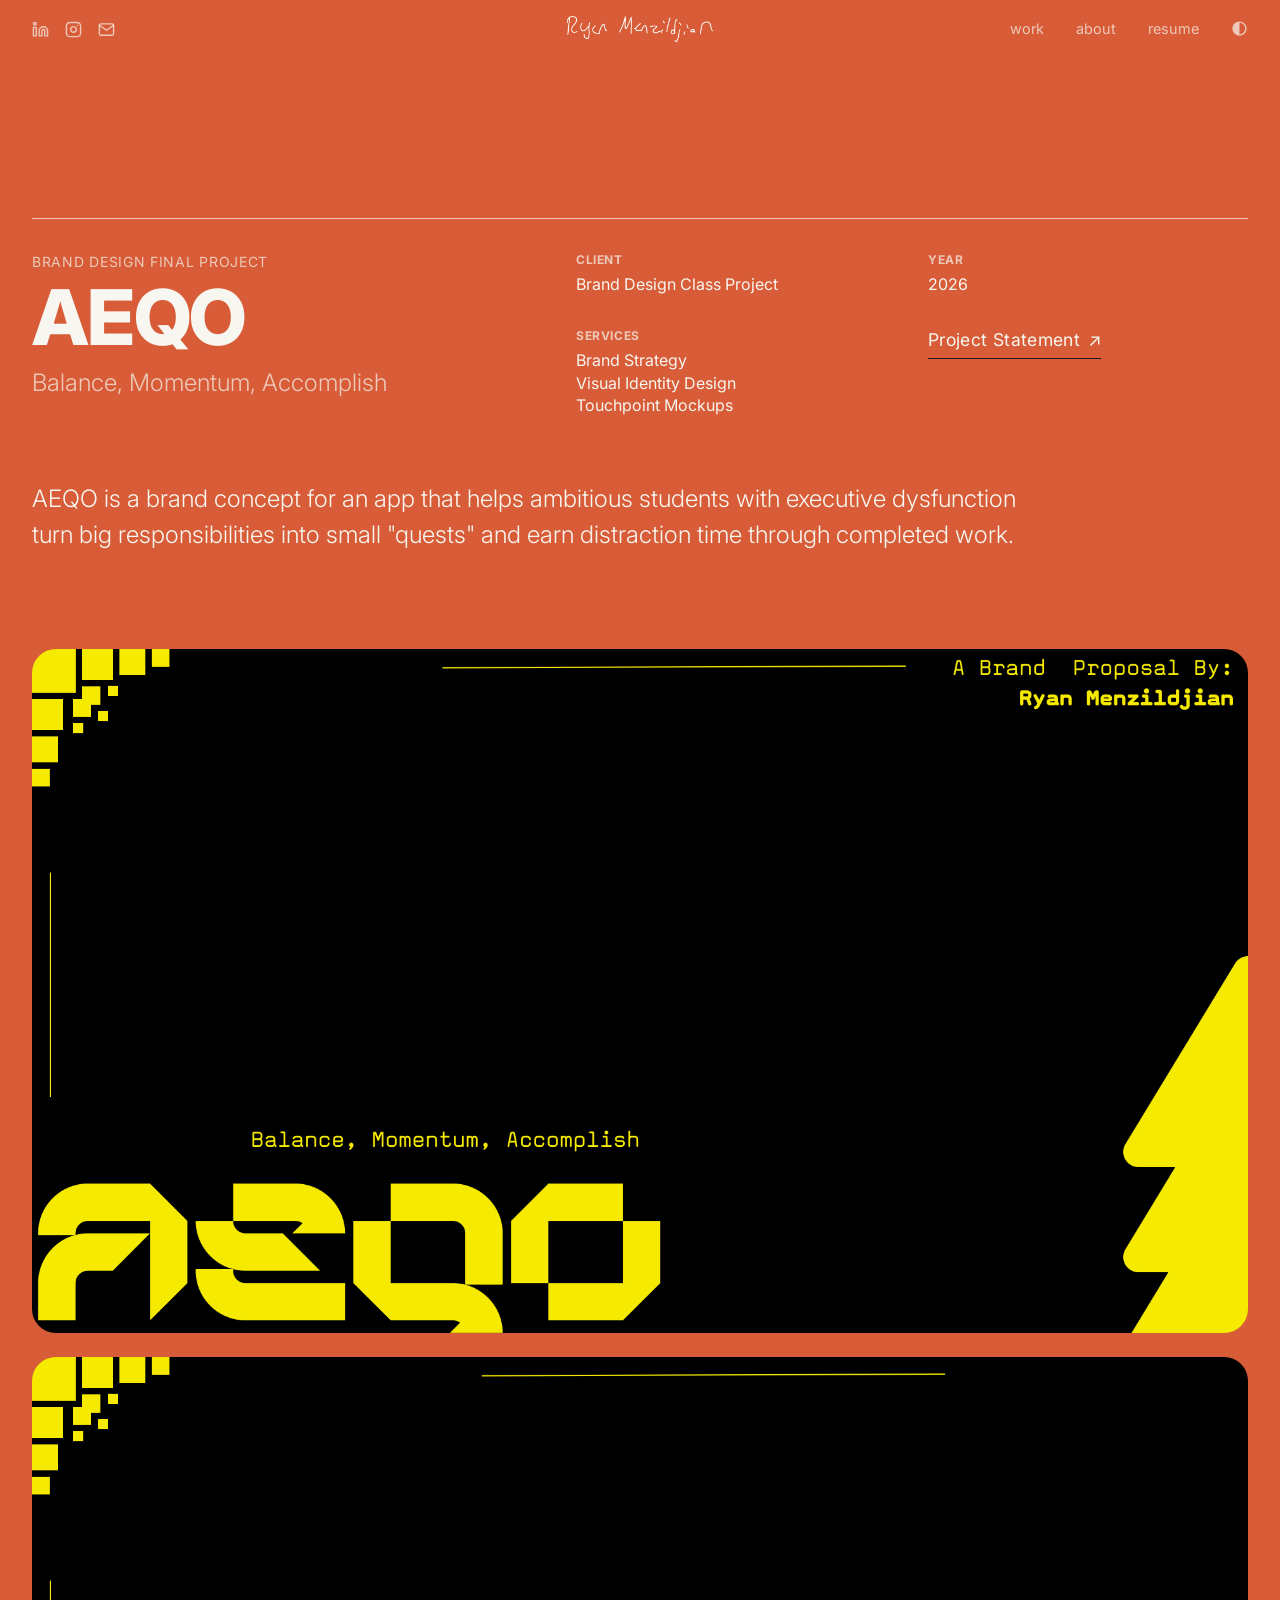
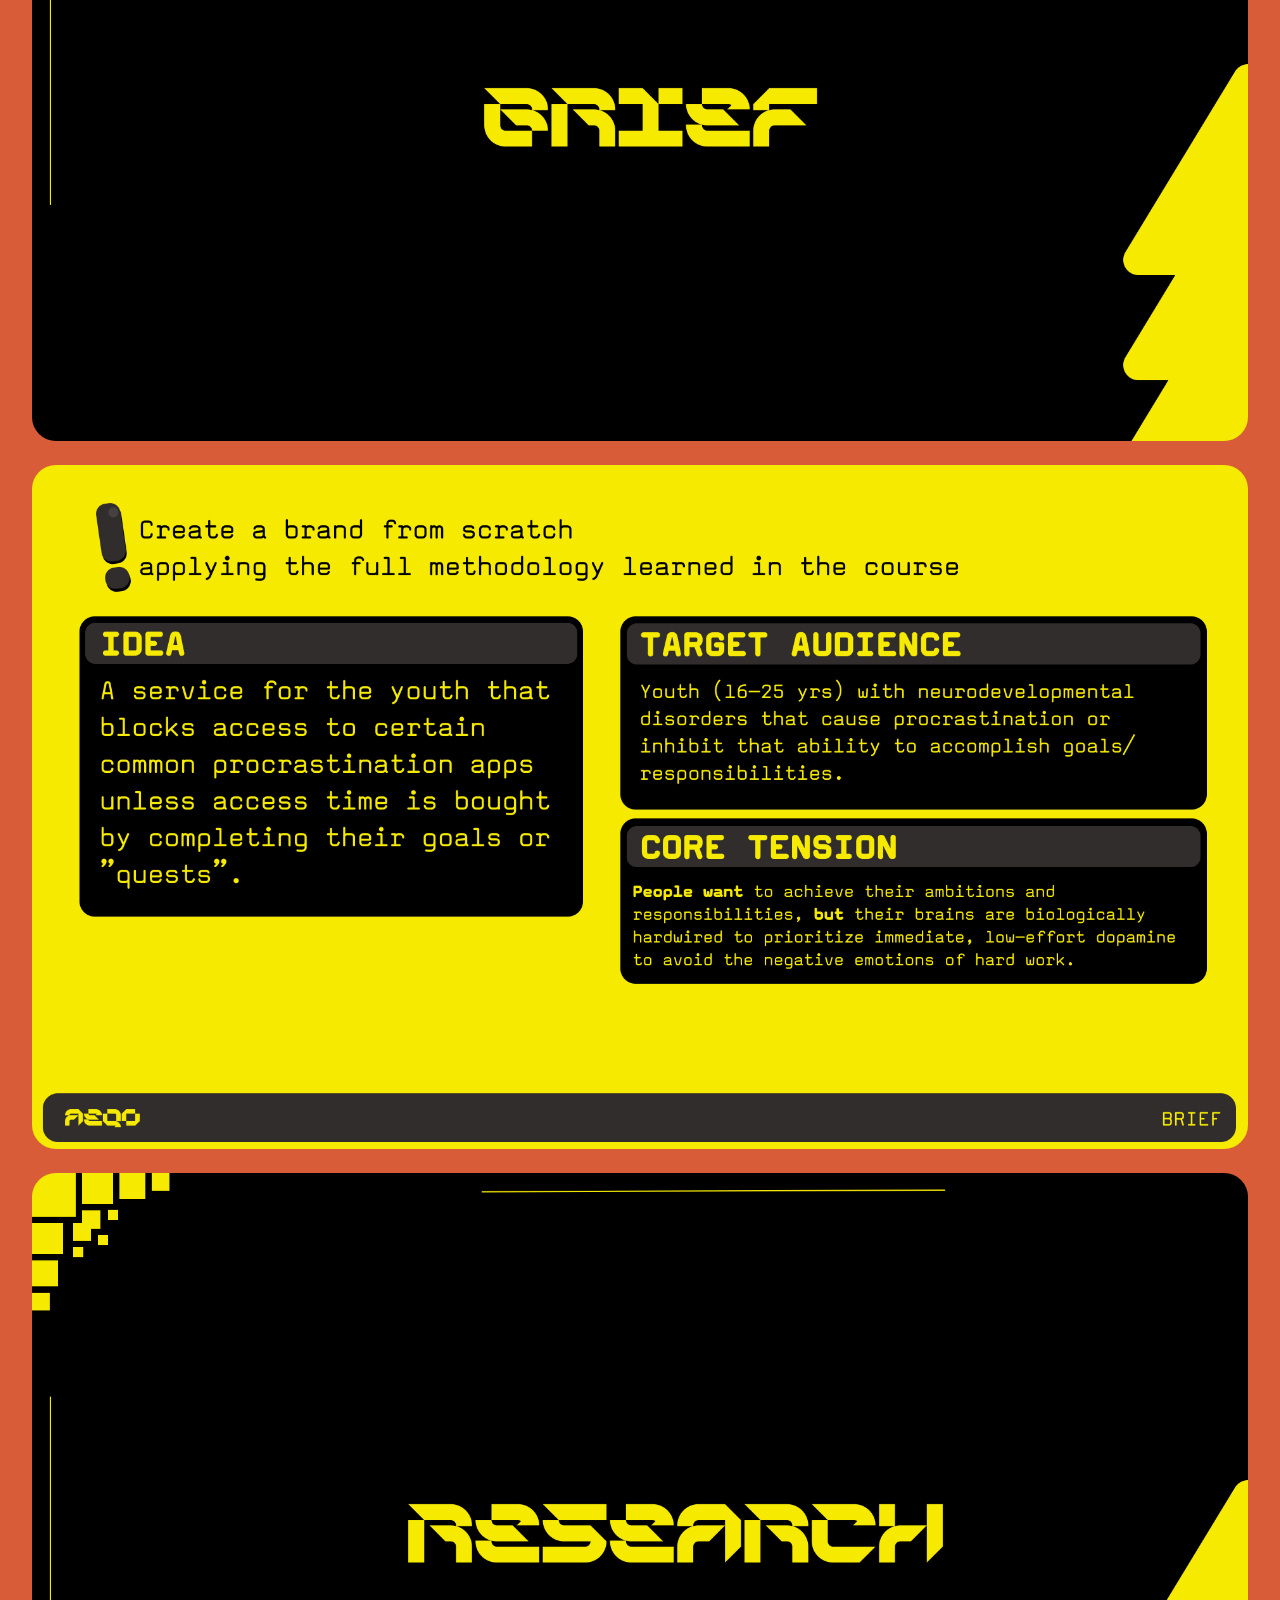
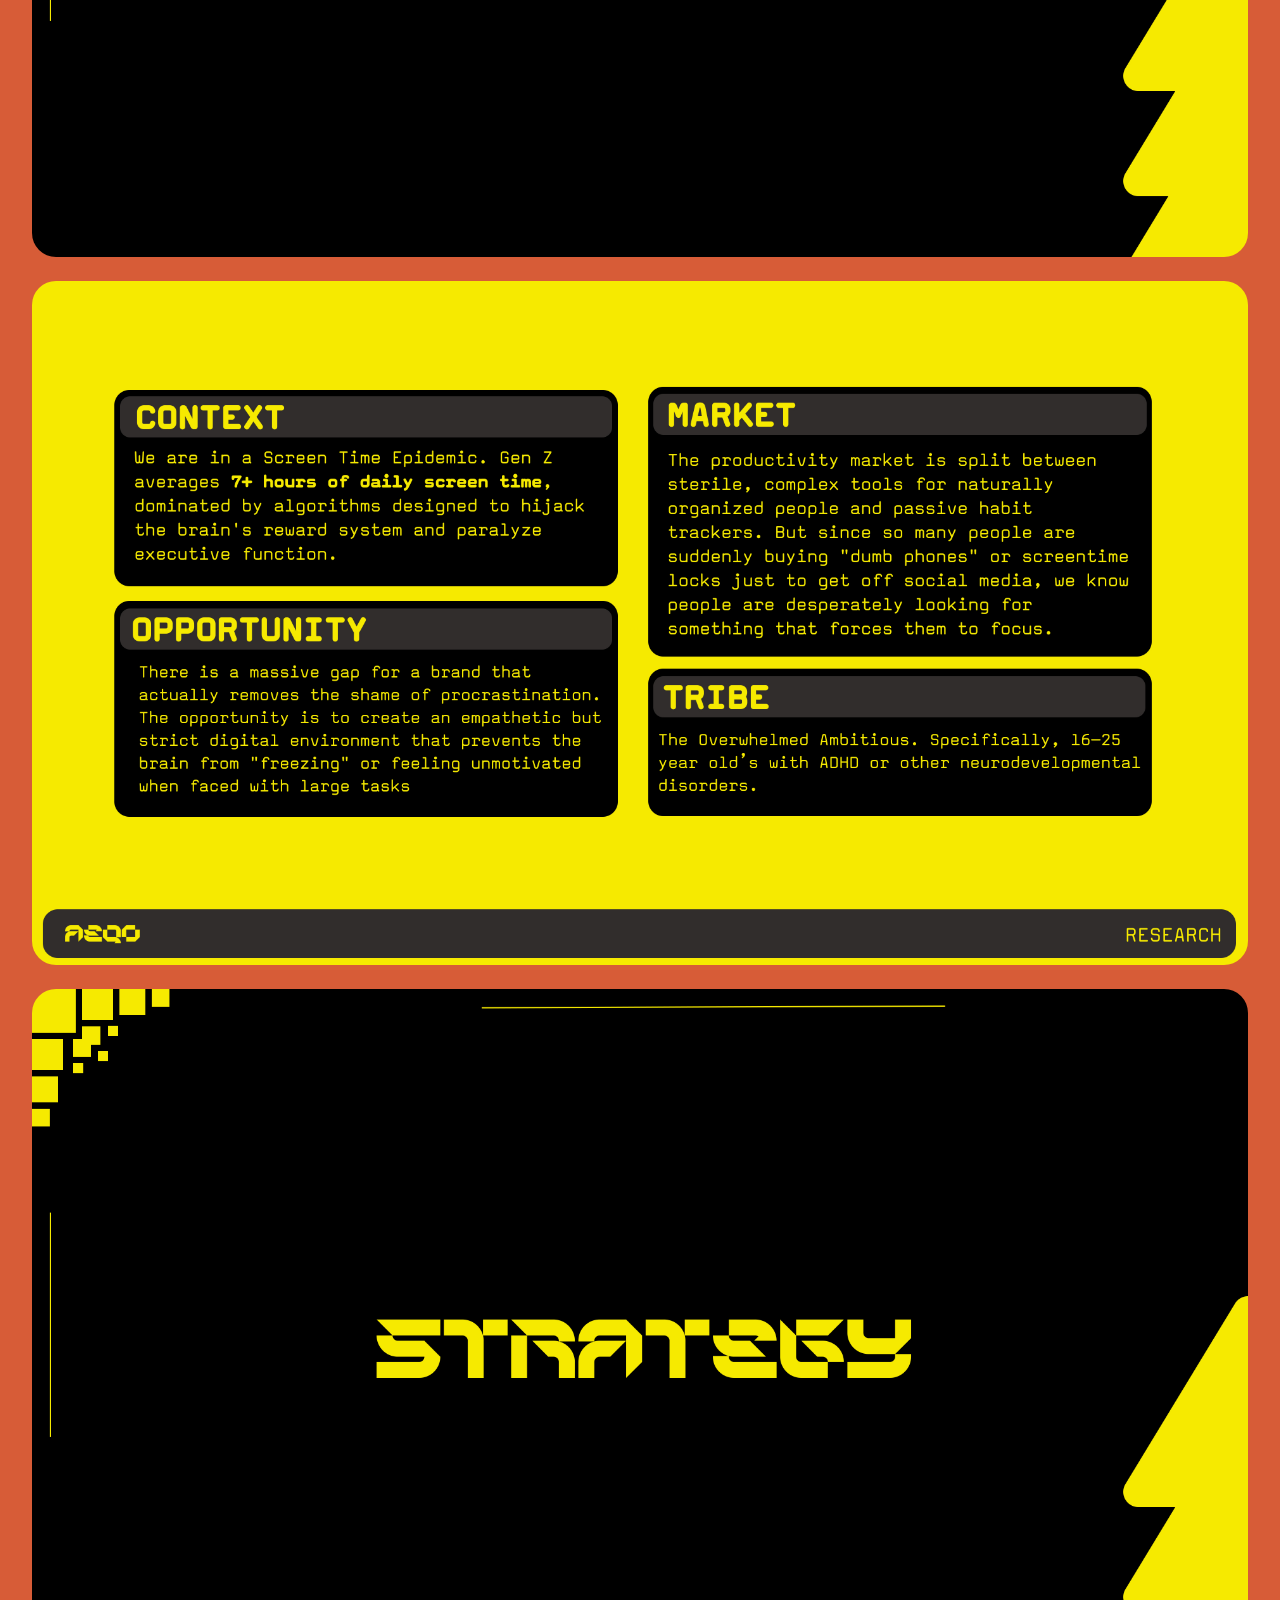
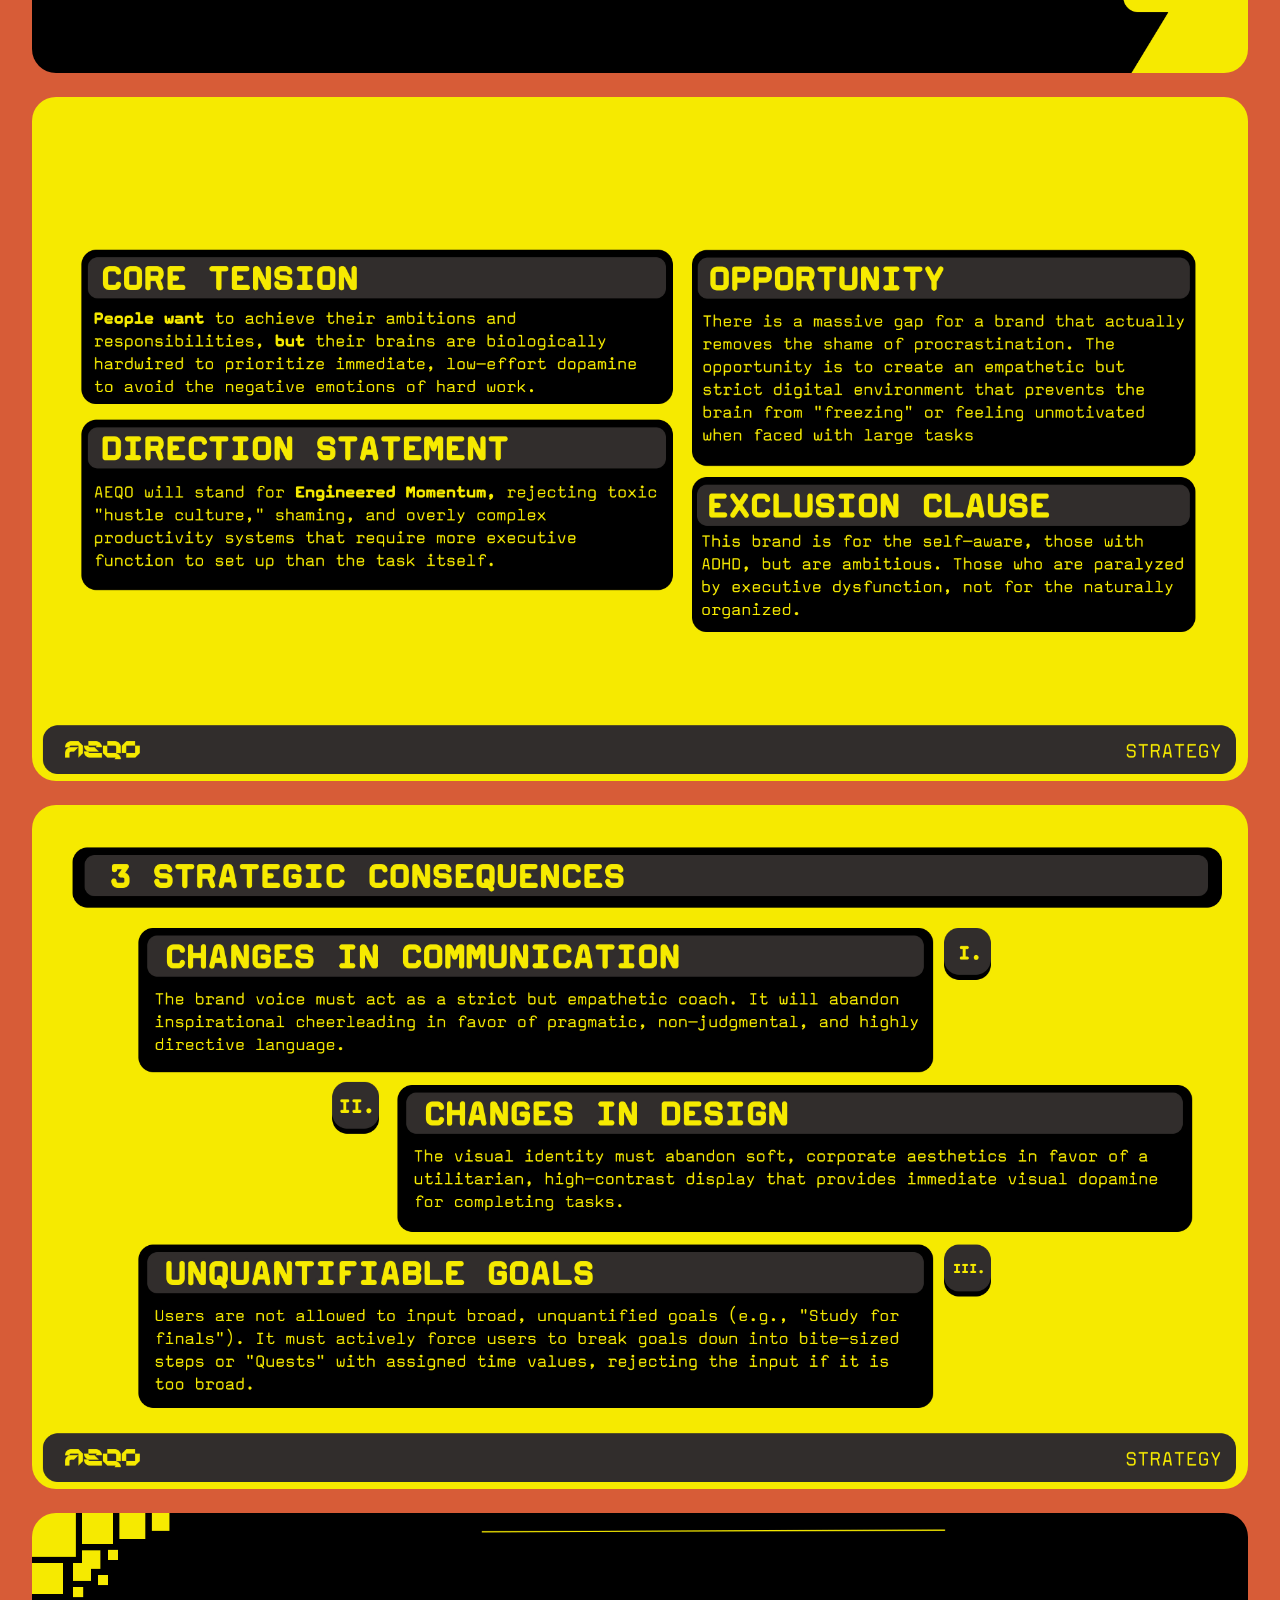
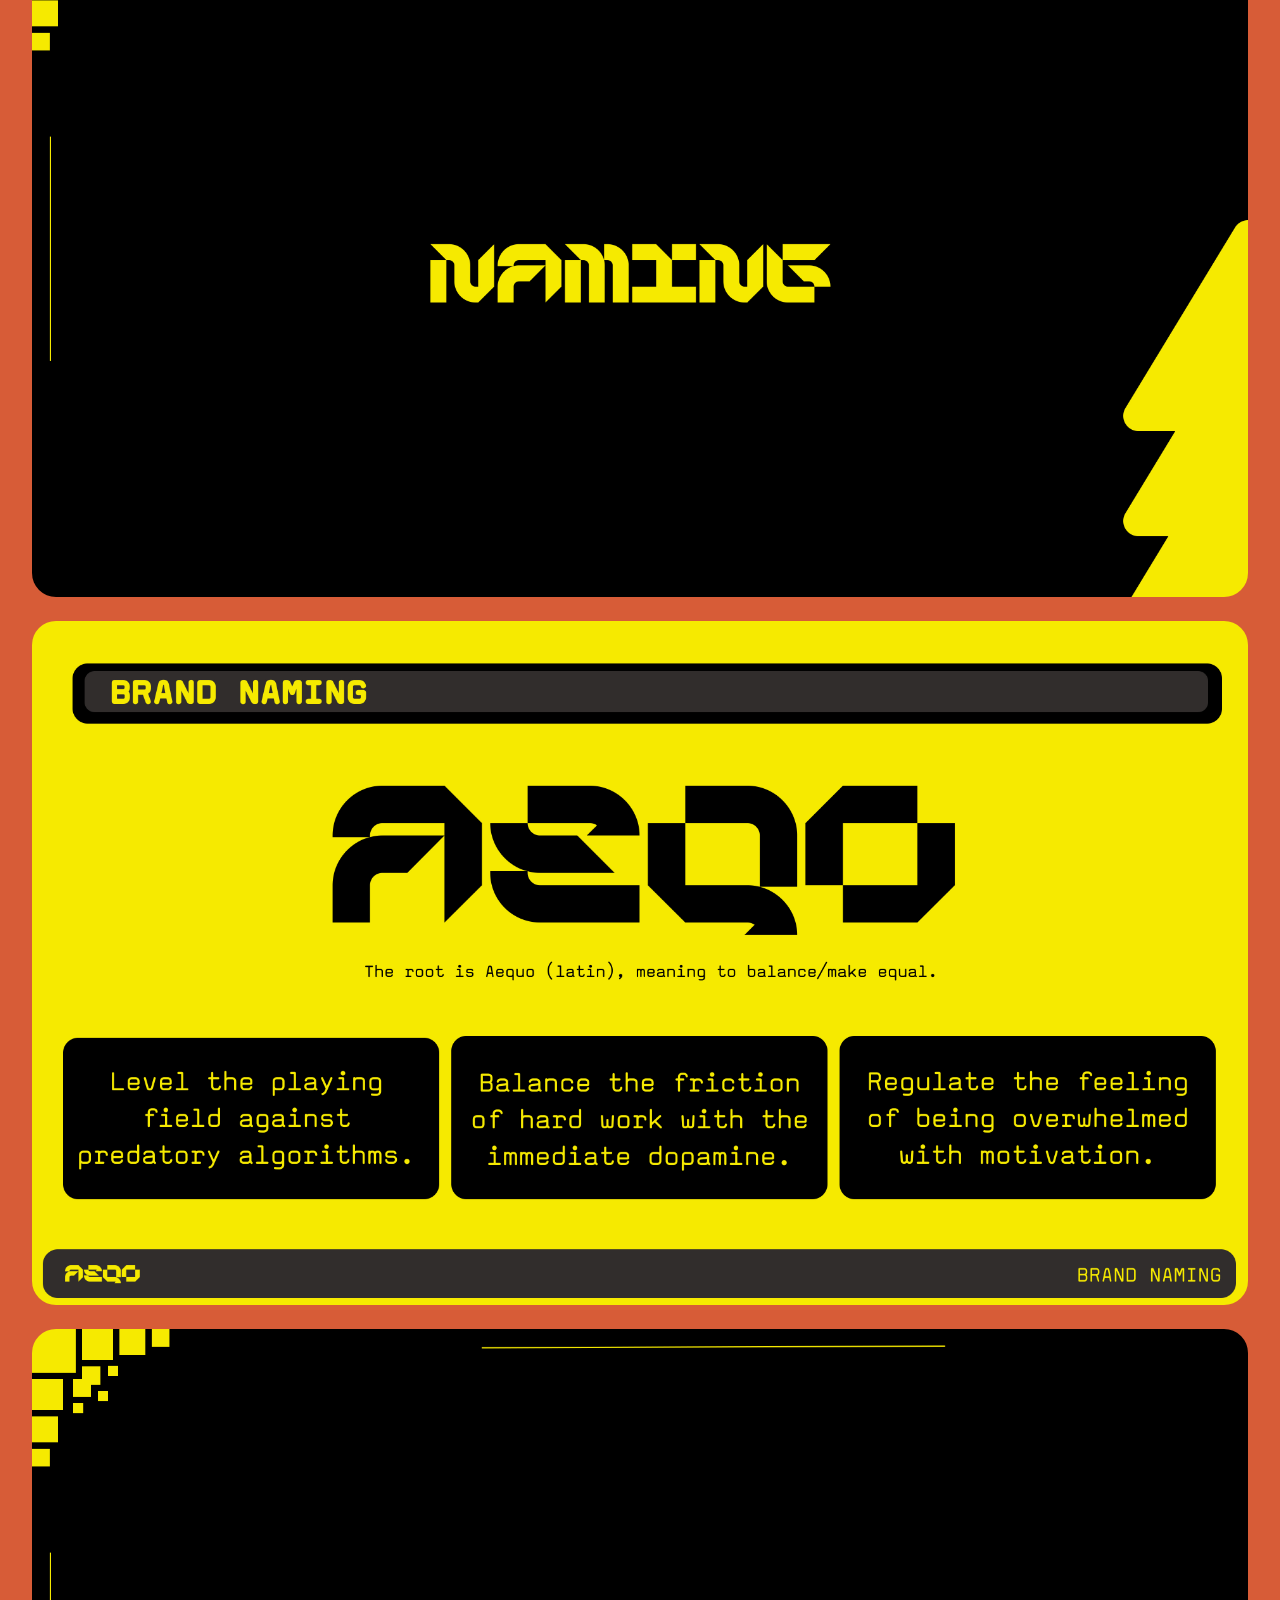
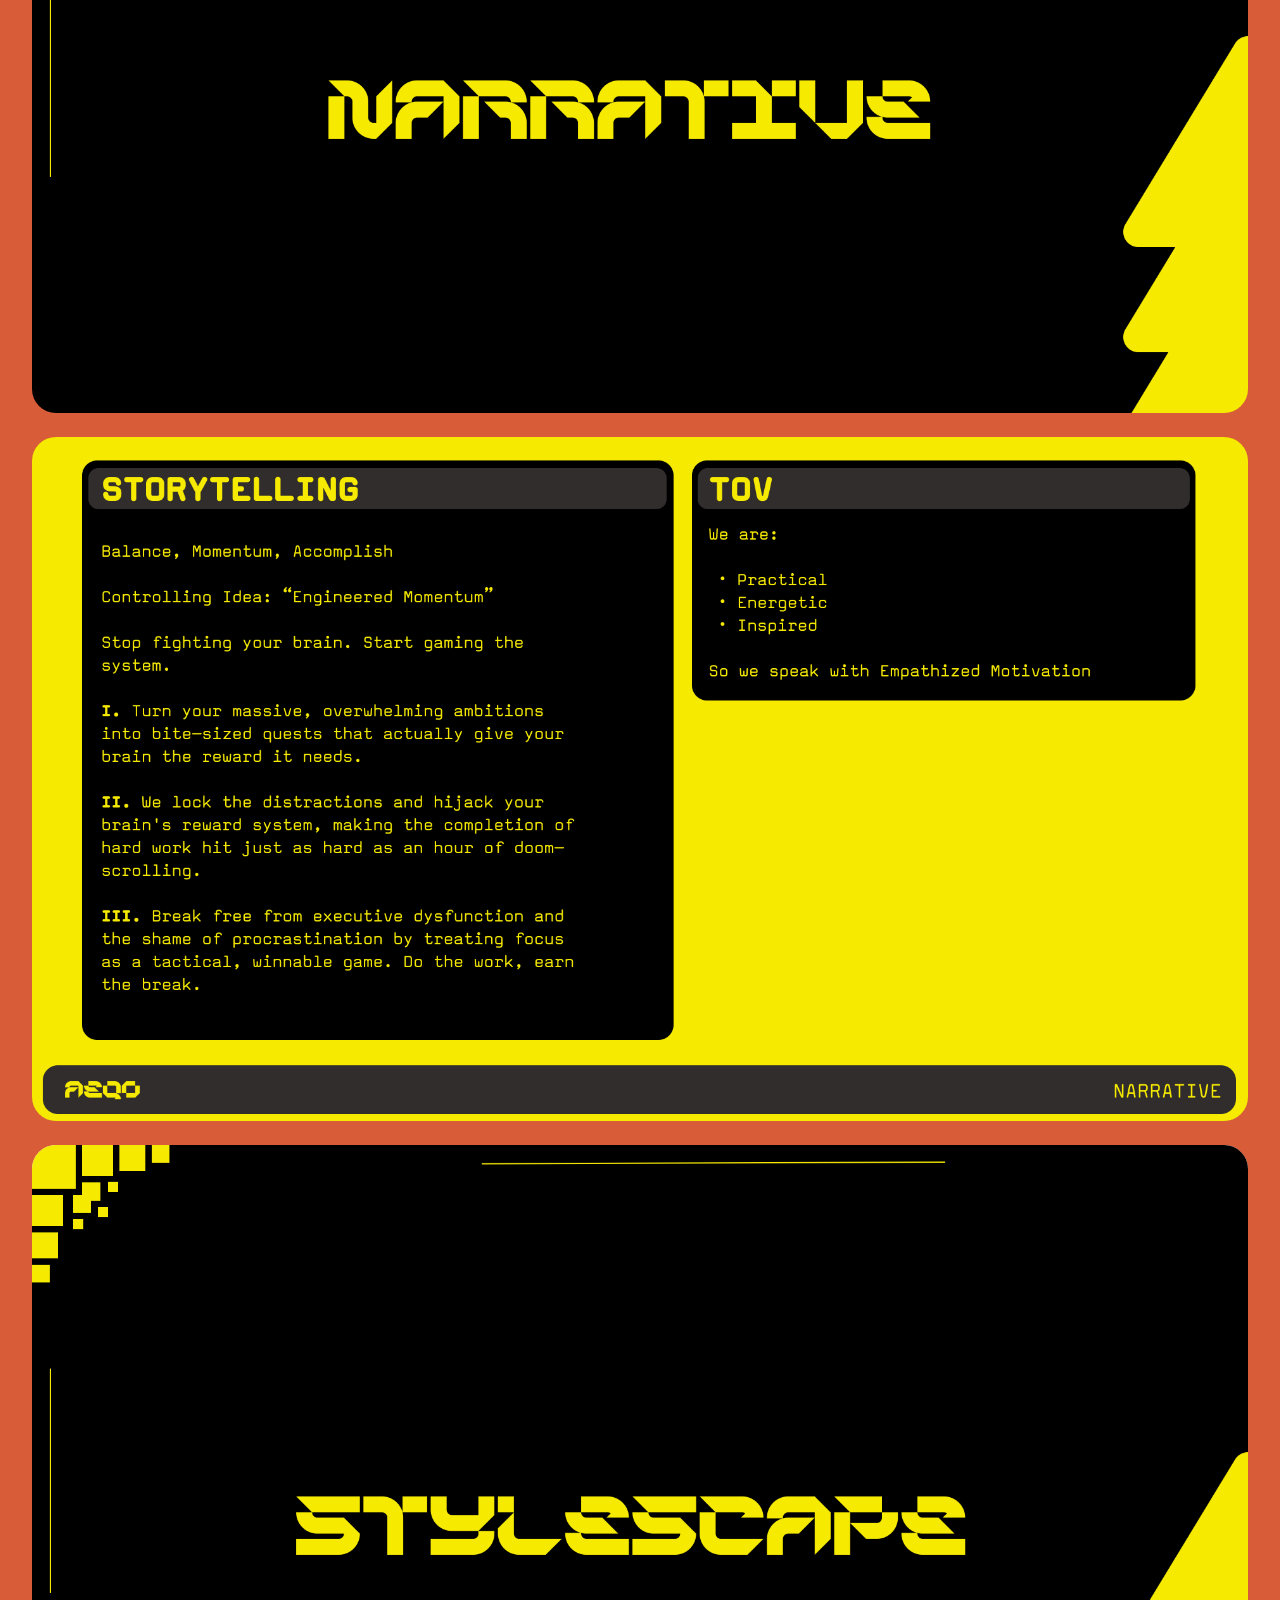
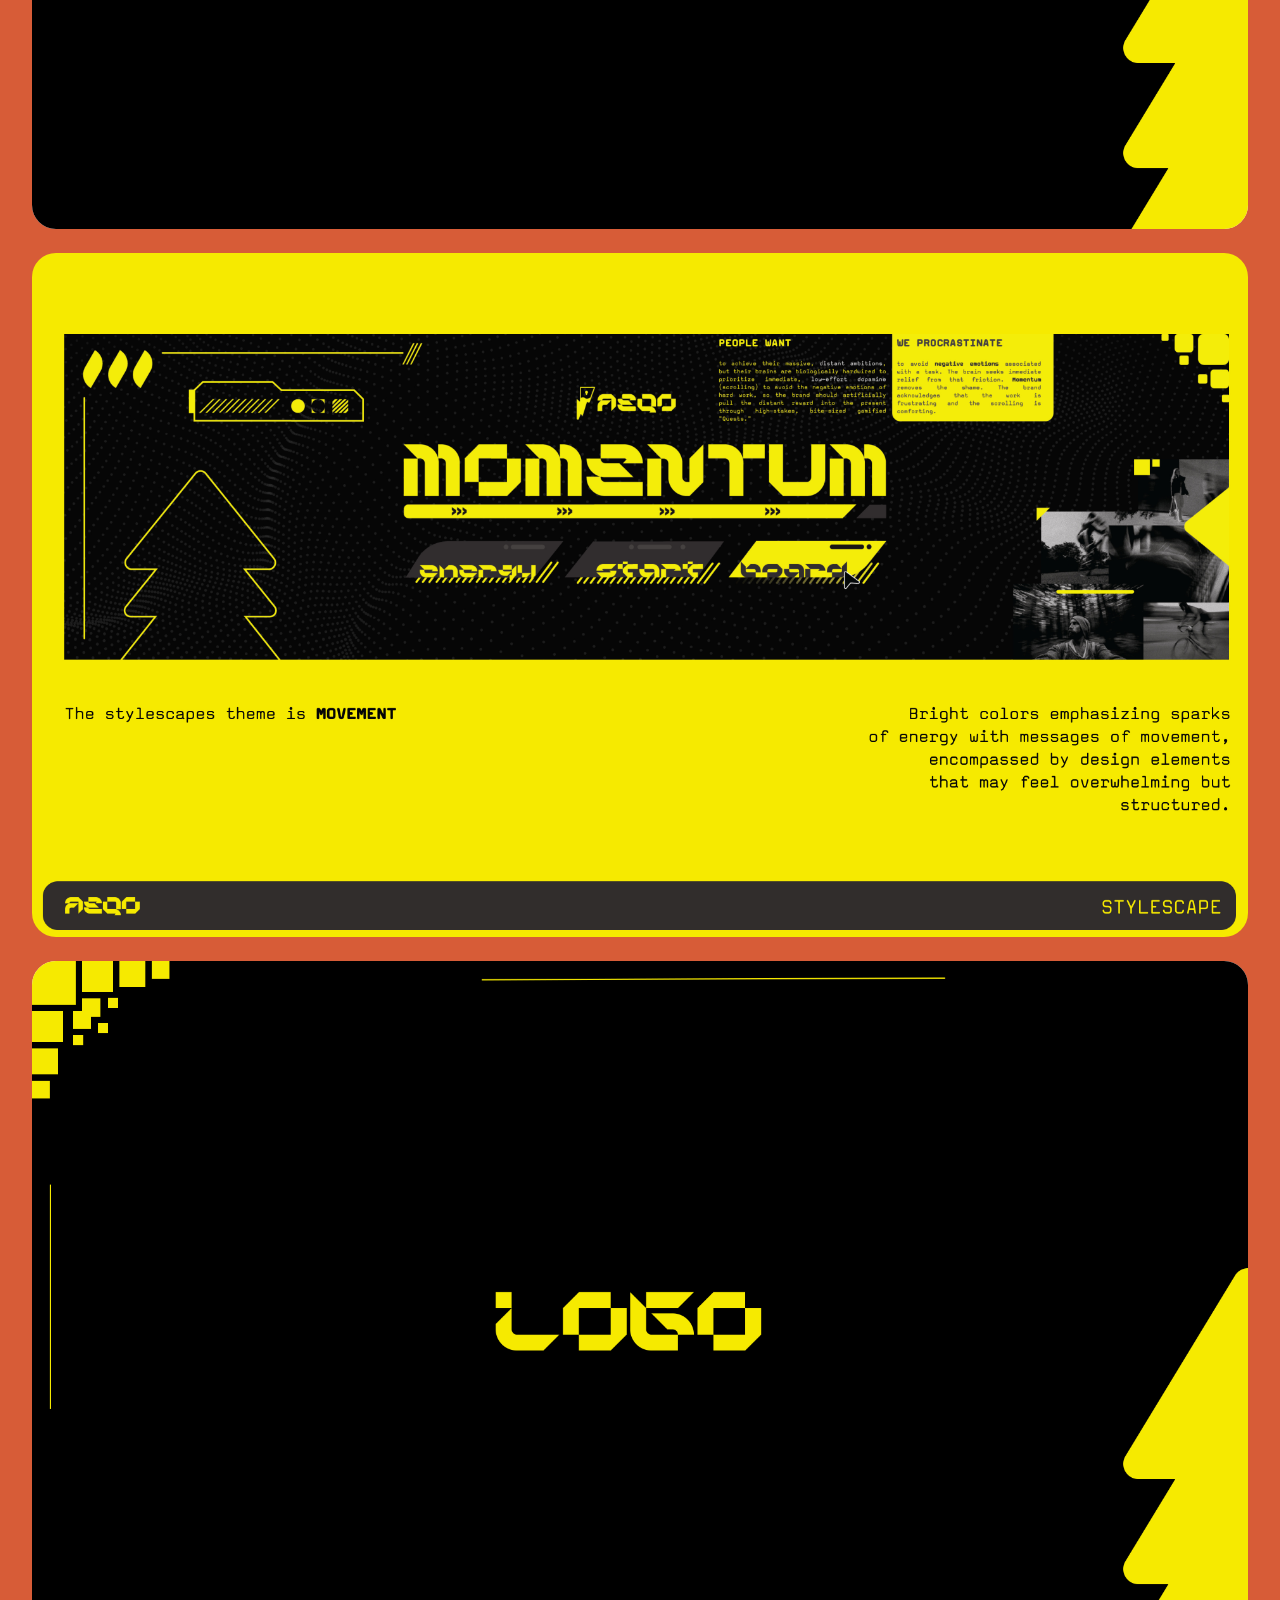
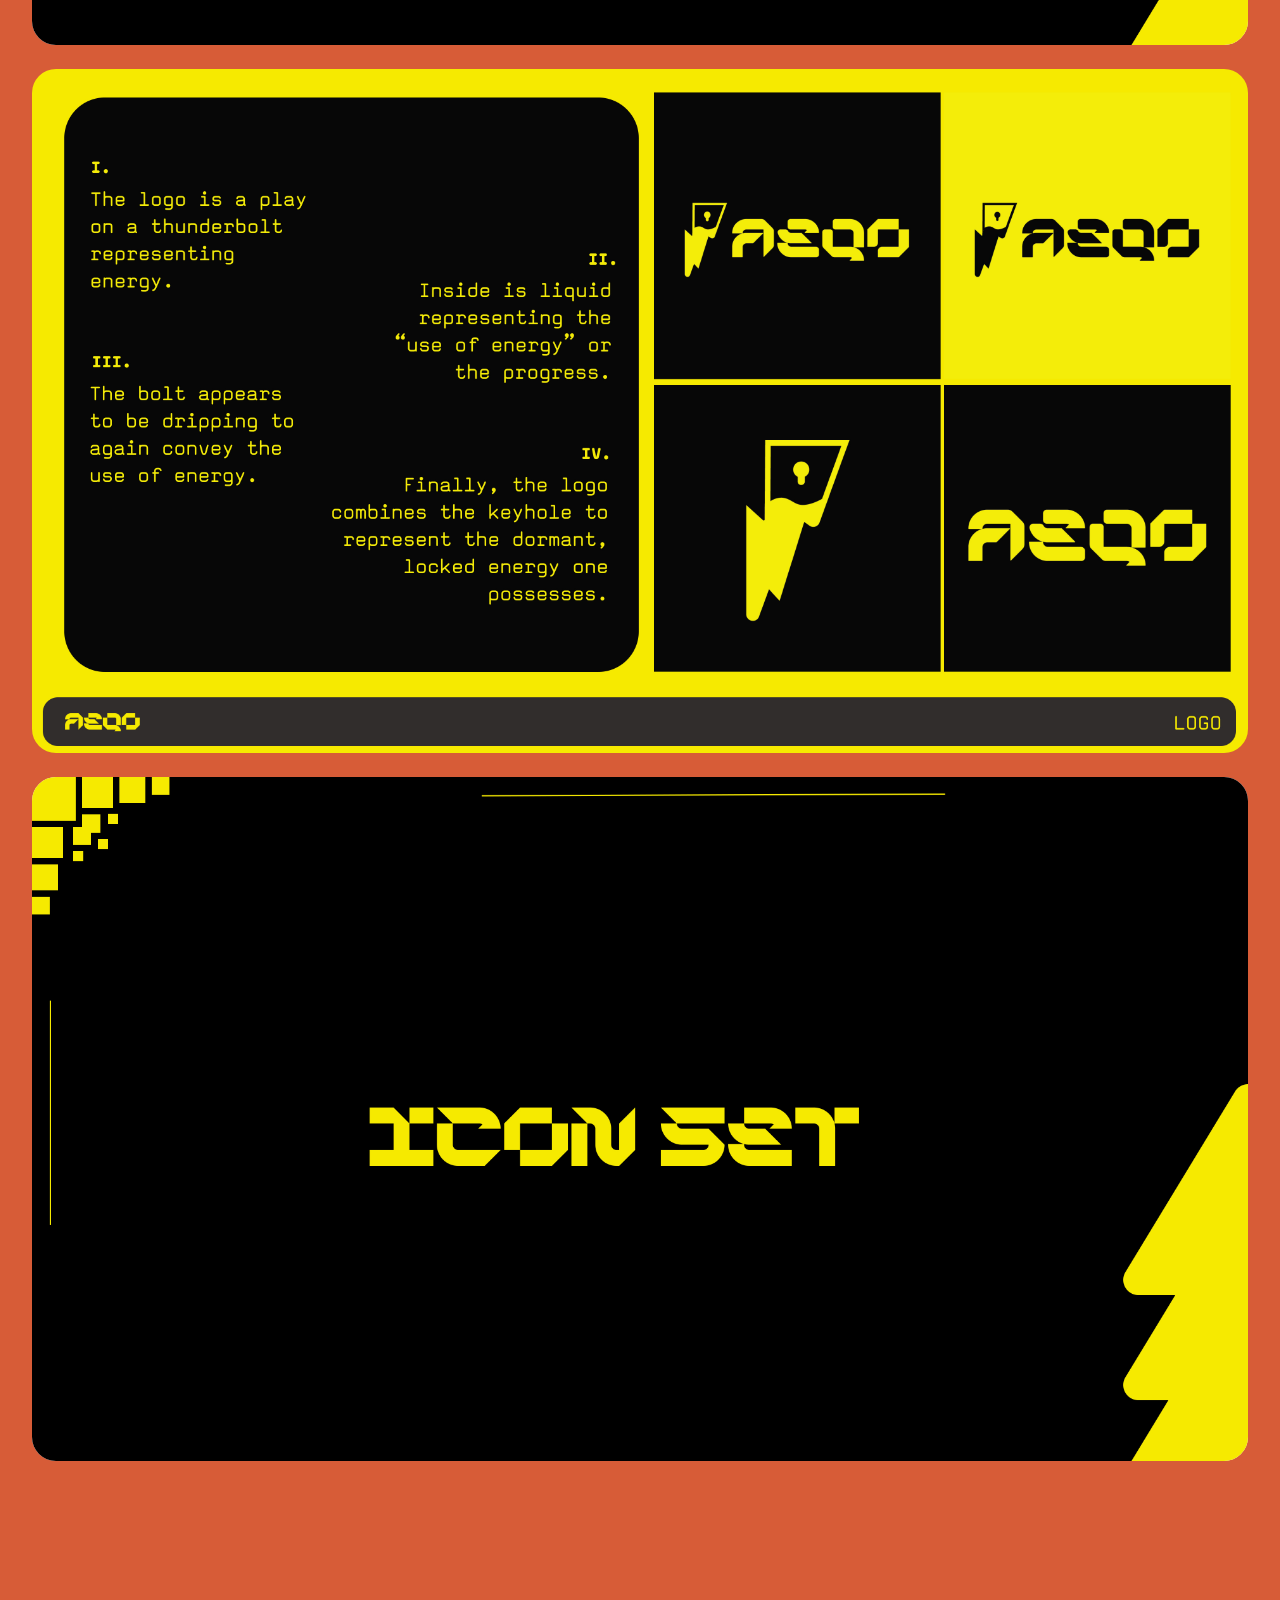
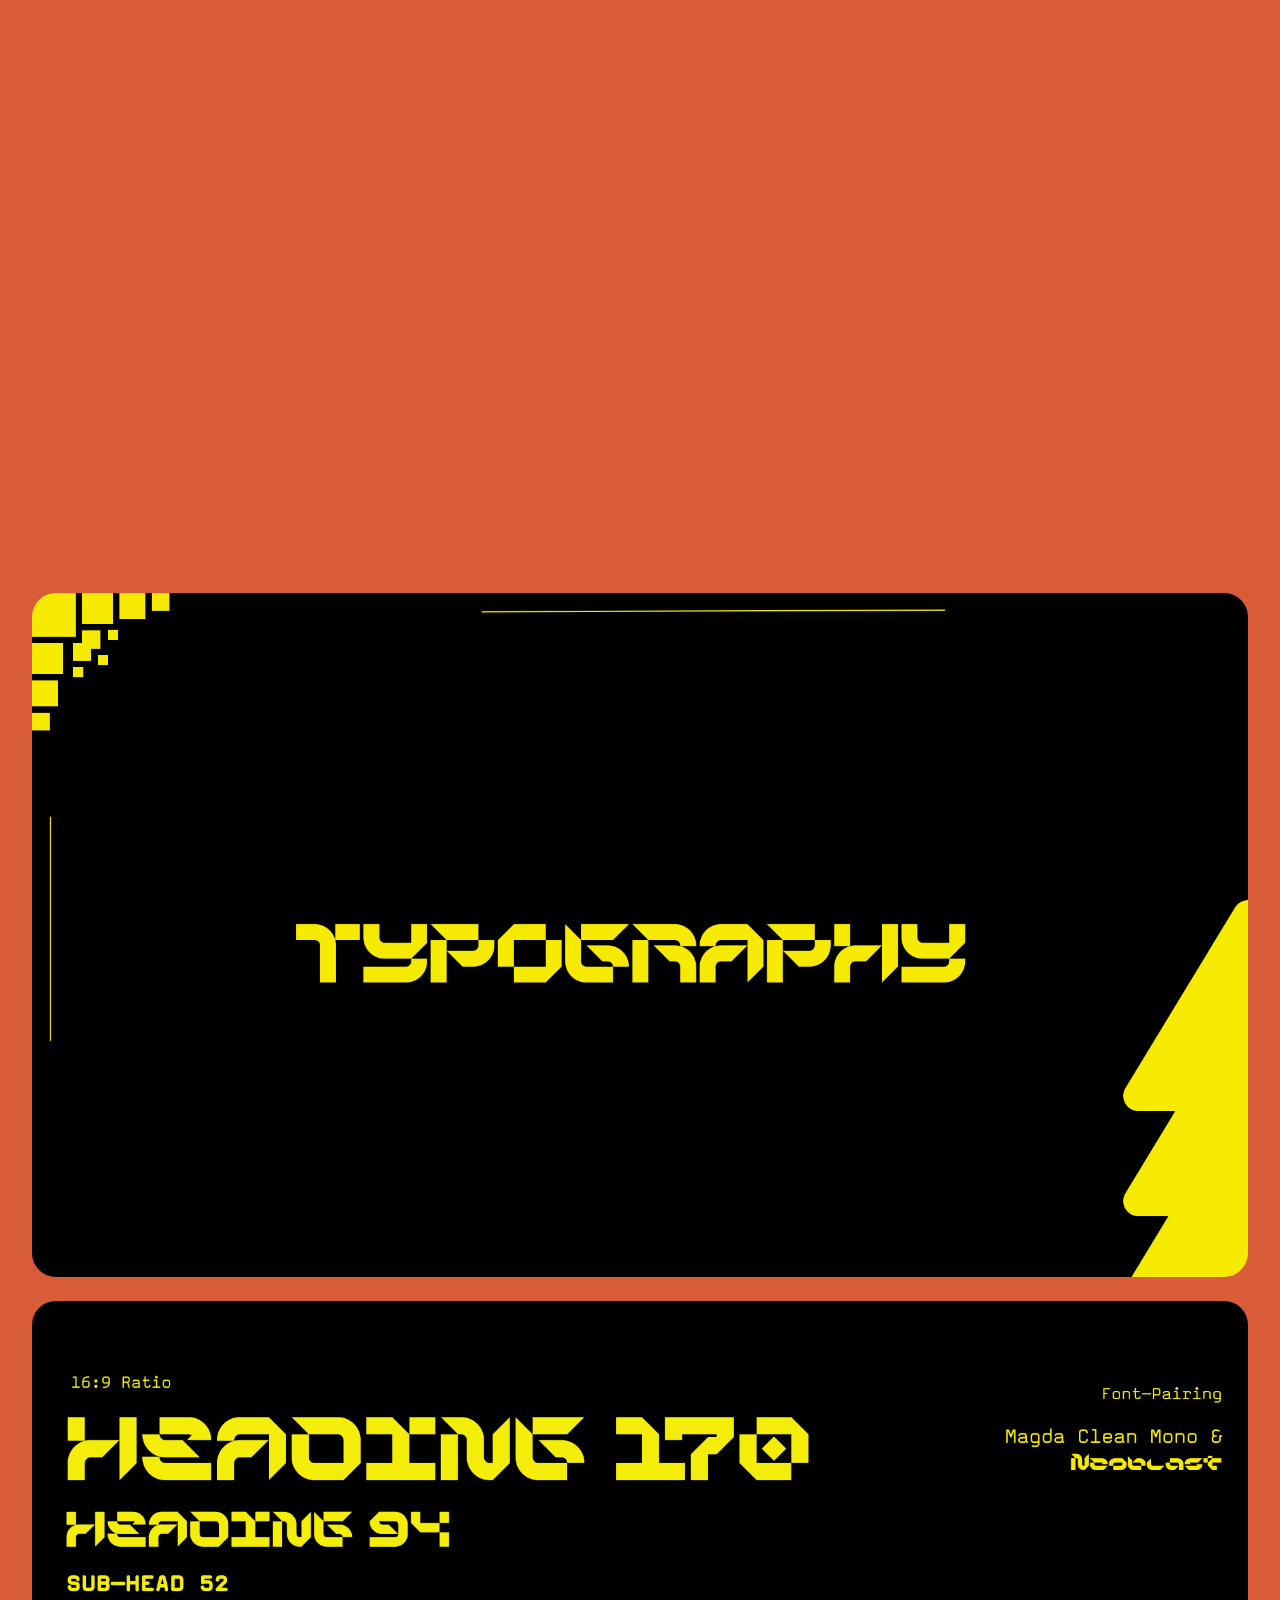
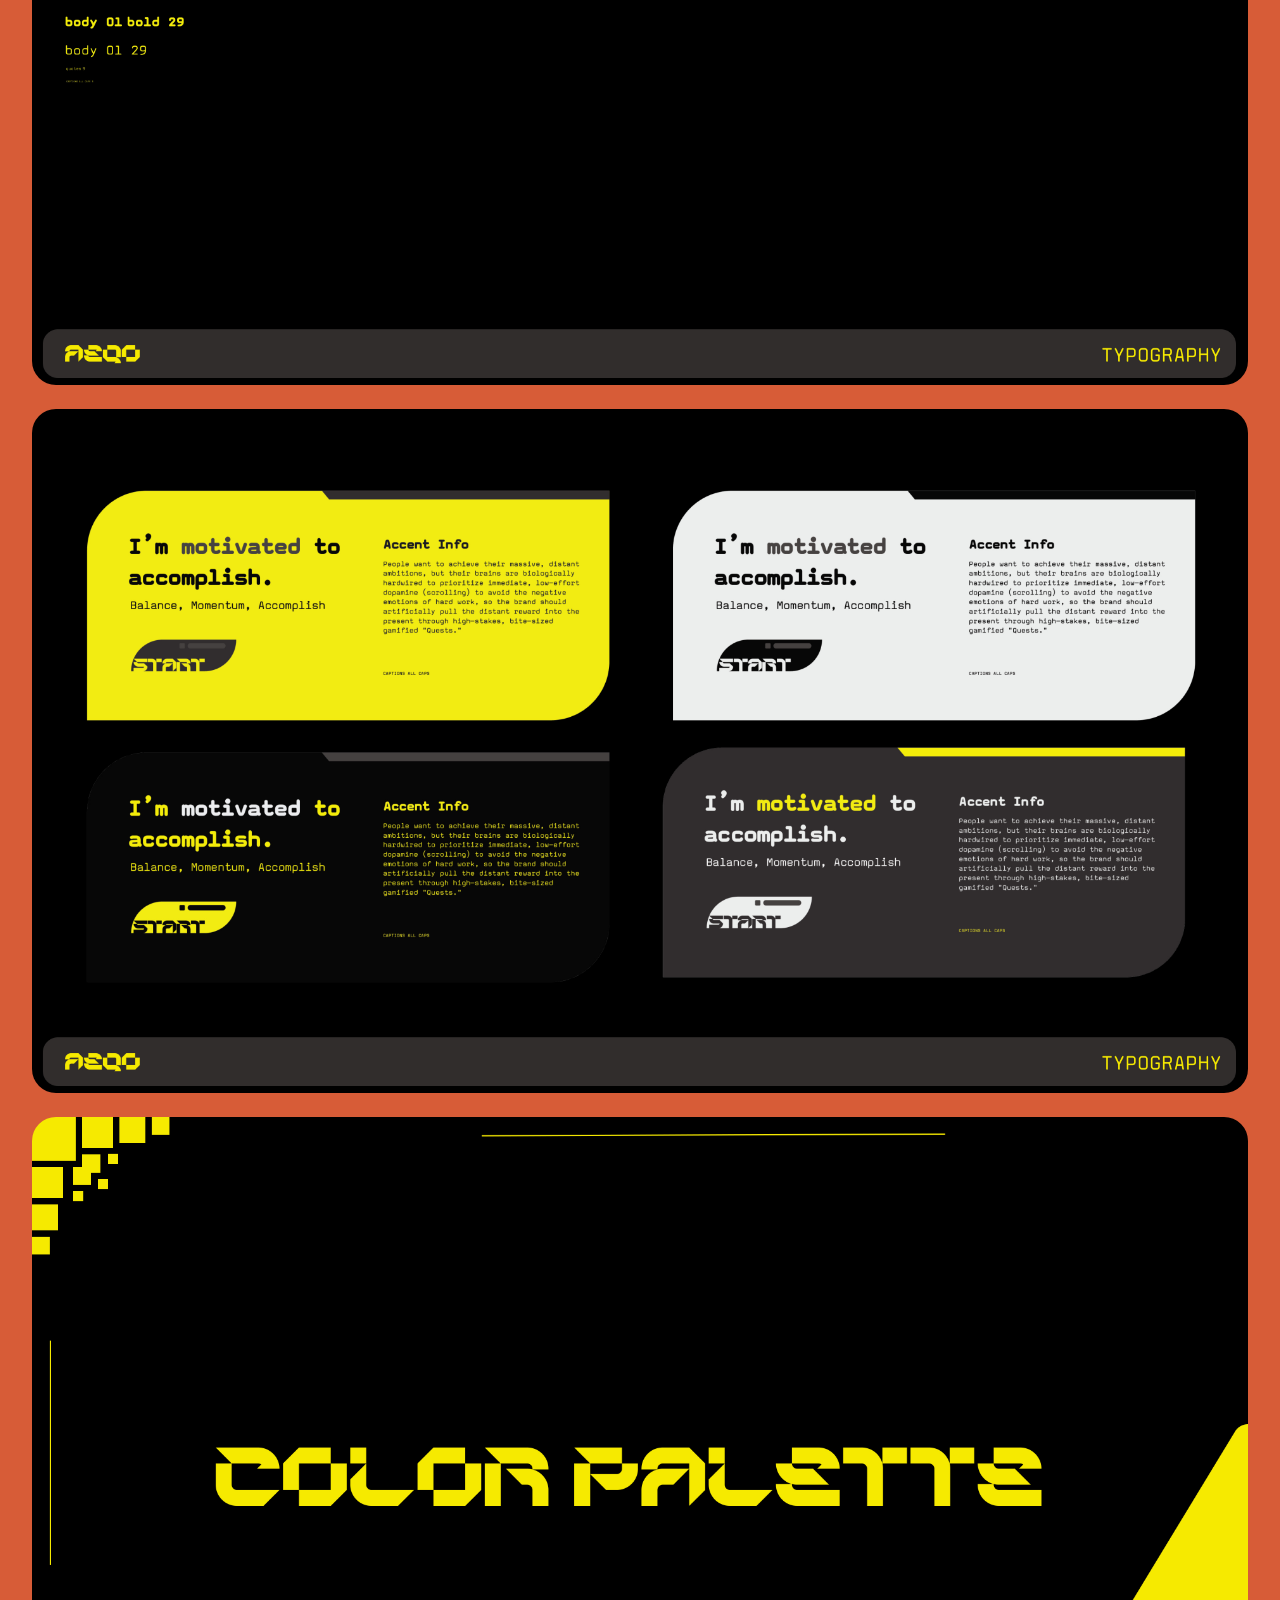
==== commit f5c94877: "Add site favicon and apple touch icon" ====
--- a/aeqo.html
+++ b/aeqo.html
@@ -1,10 +1,16 @@
-﻿<!DOCTYPE html>
+<!DOCTYPE html>
 <html lang="en">
 <head>
   <meta charset="UTF-8">
   <meta name="viewport" content="width=device-width, initial-scale=1.0">
   <title>AEQO - Ryan Menzildjian</title>
   <link rel="stylesheet" href="style.css">
+
+  <!-- Favicon -->
+  <link rel="icon" type="image/x-icon" href="favicon.ico">
+  <link rel="icon" type="image/png" sizes="32x32" href="assets/favicon-32x32.png">
+  <link rel="icon" type="image/png" sizes="16x16" href="assets/favicon-16x16.png">
+  <link rel="apple-touch-icon" sizes="180x180" href="assets/apple-touch-icon.png">
 
   <!-- SEO & Social Meta Tags -->
   <meta name="description" content="Ryan Menzildjian is an Identity Designer & Brand Strategist based in New York. Explore a portfolio of modern brand identities, apparel design, and creative storytelling.">
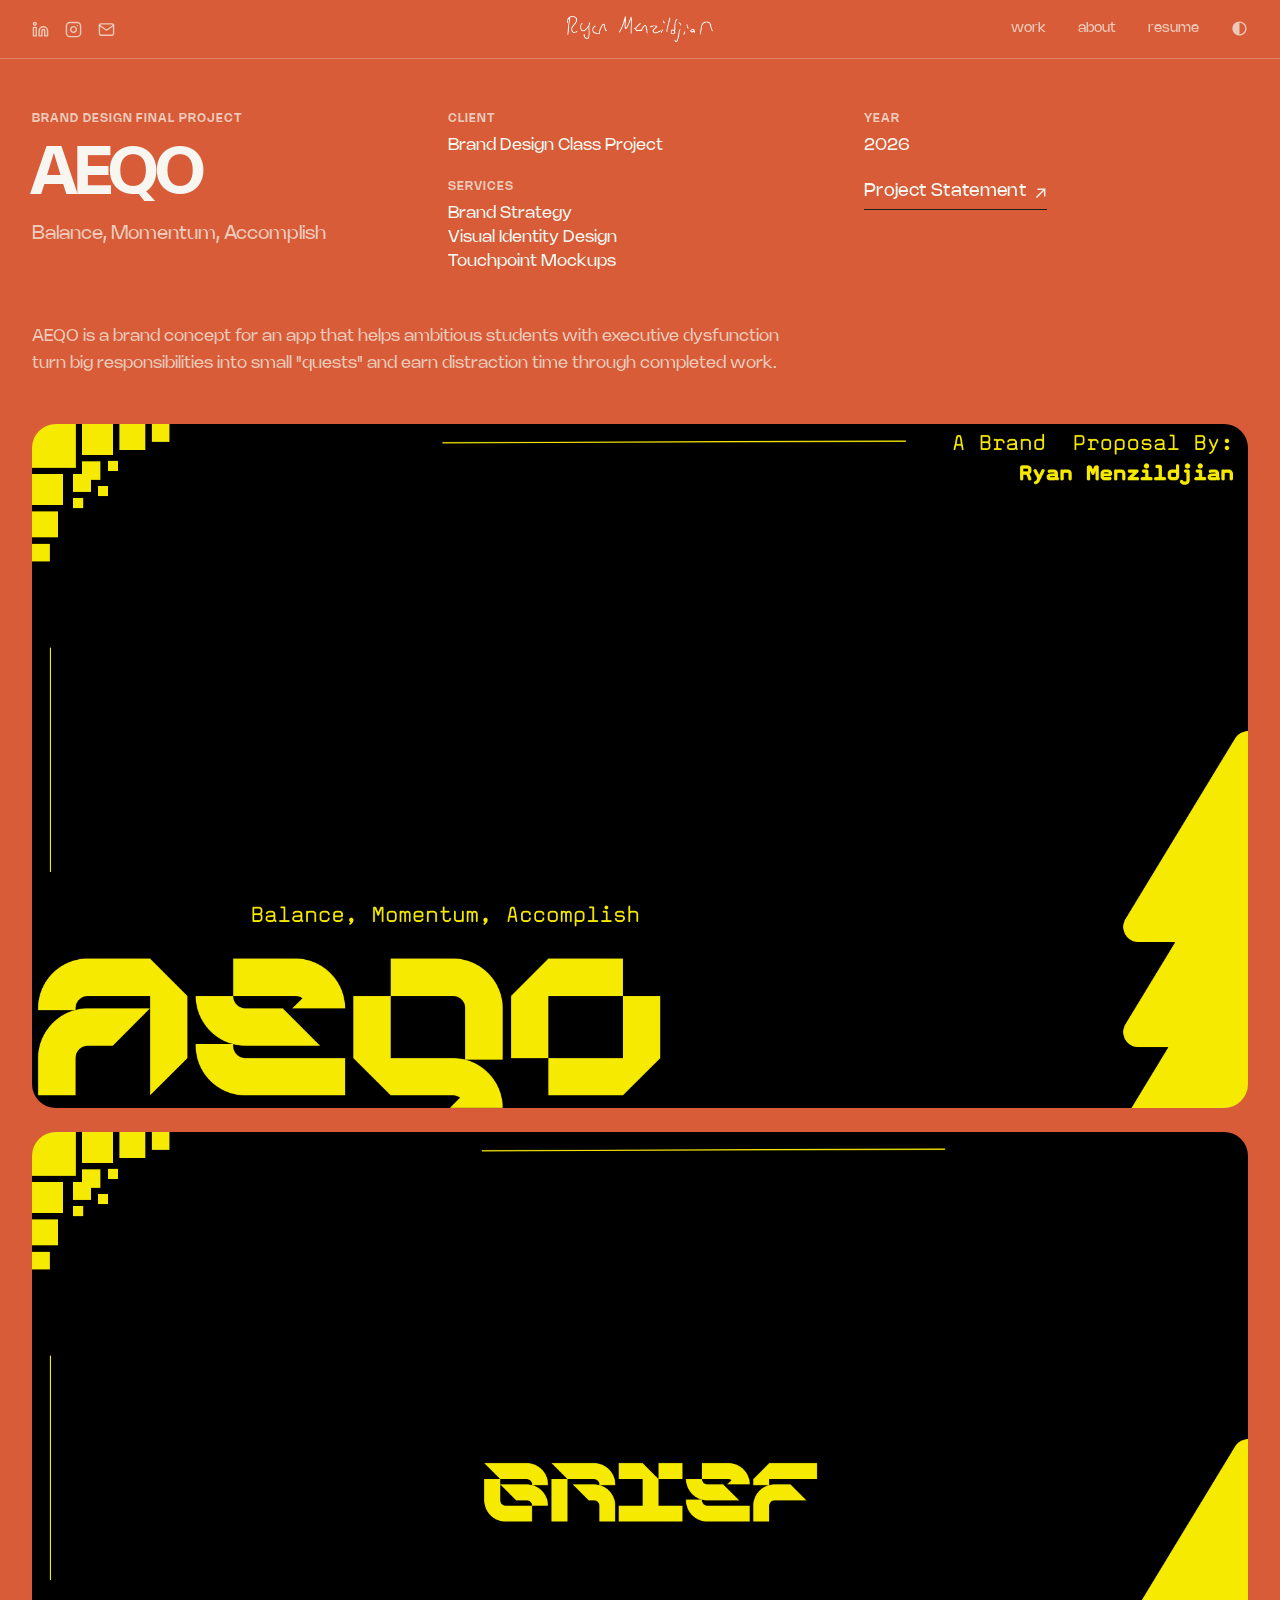
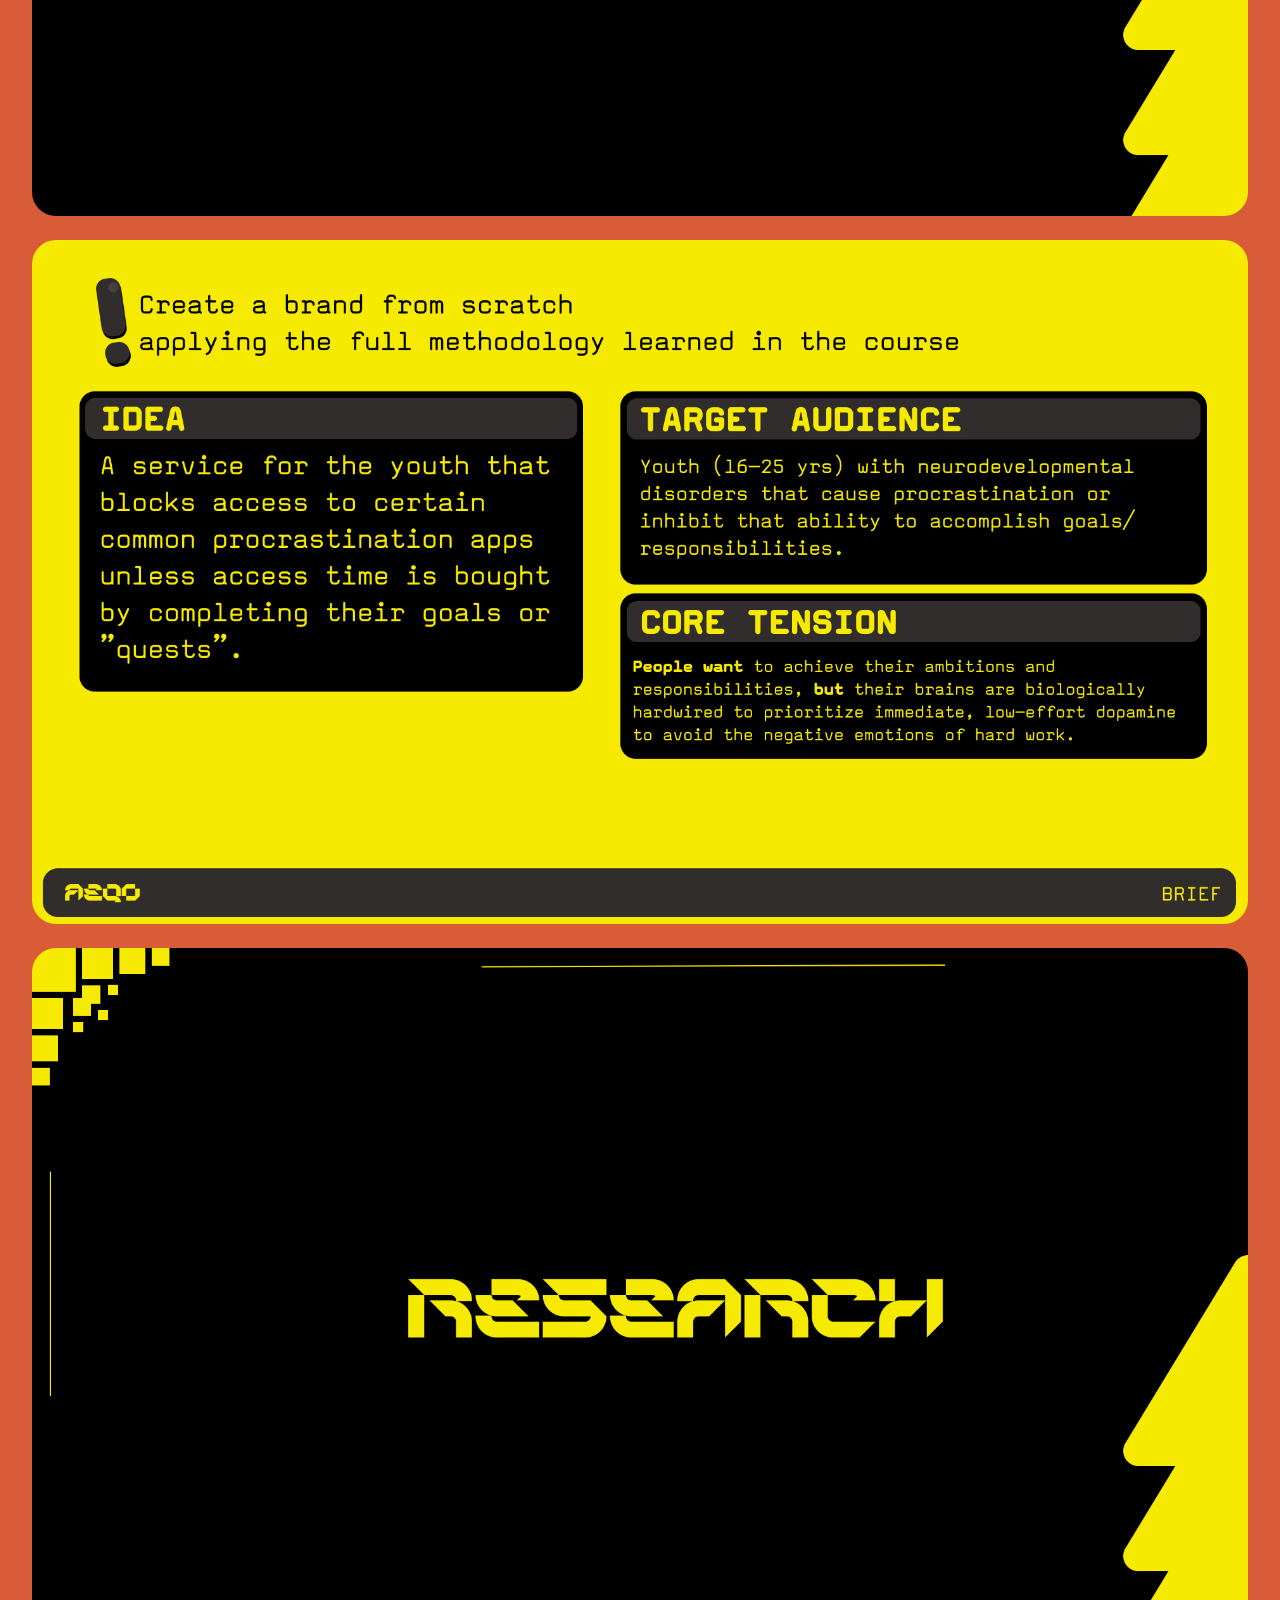
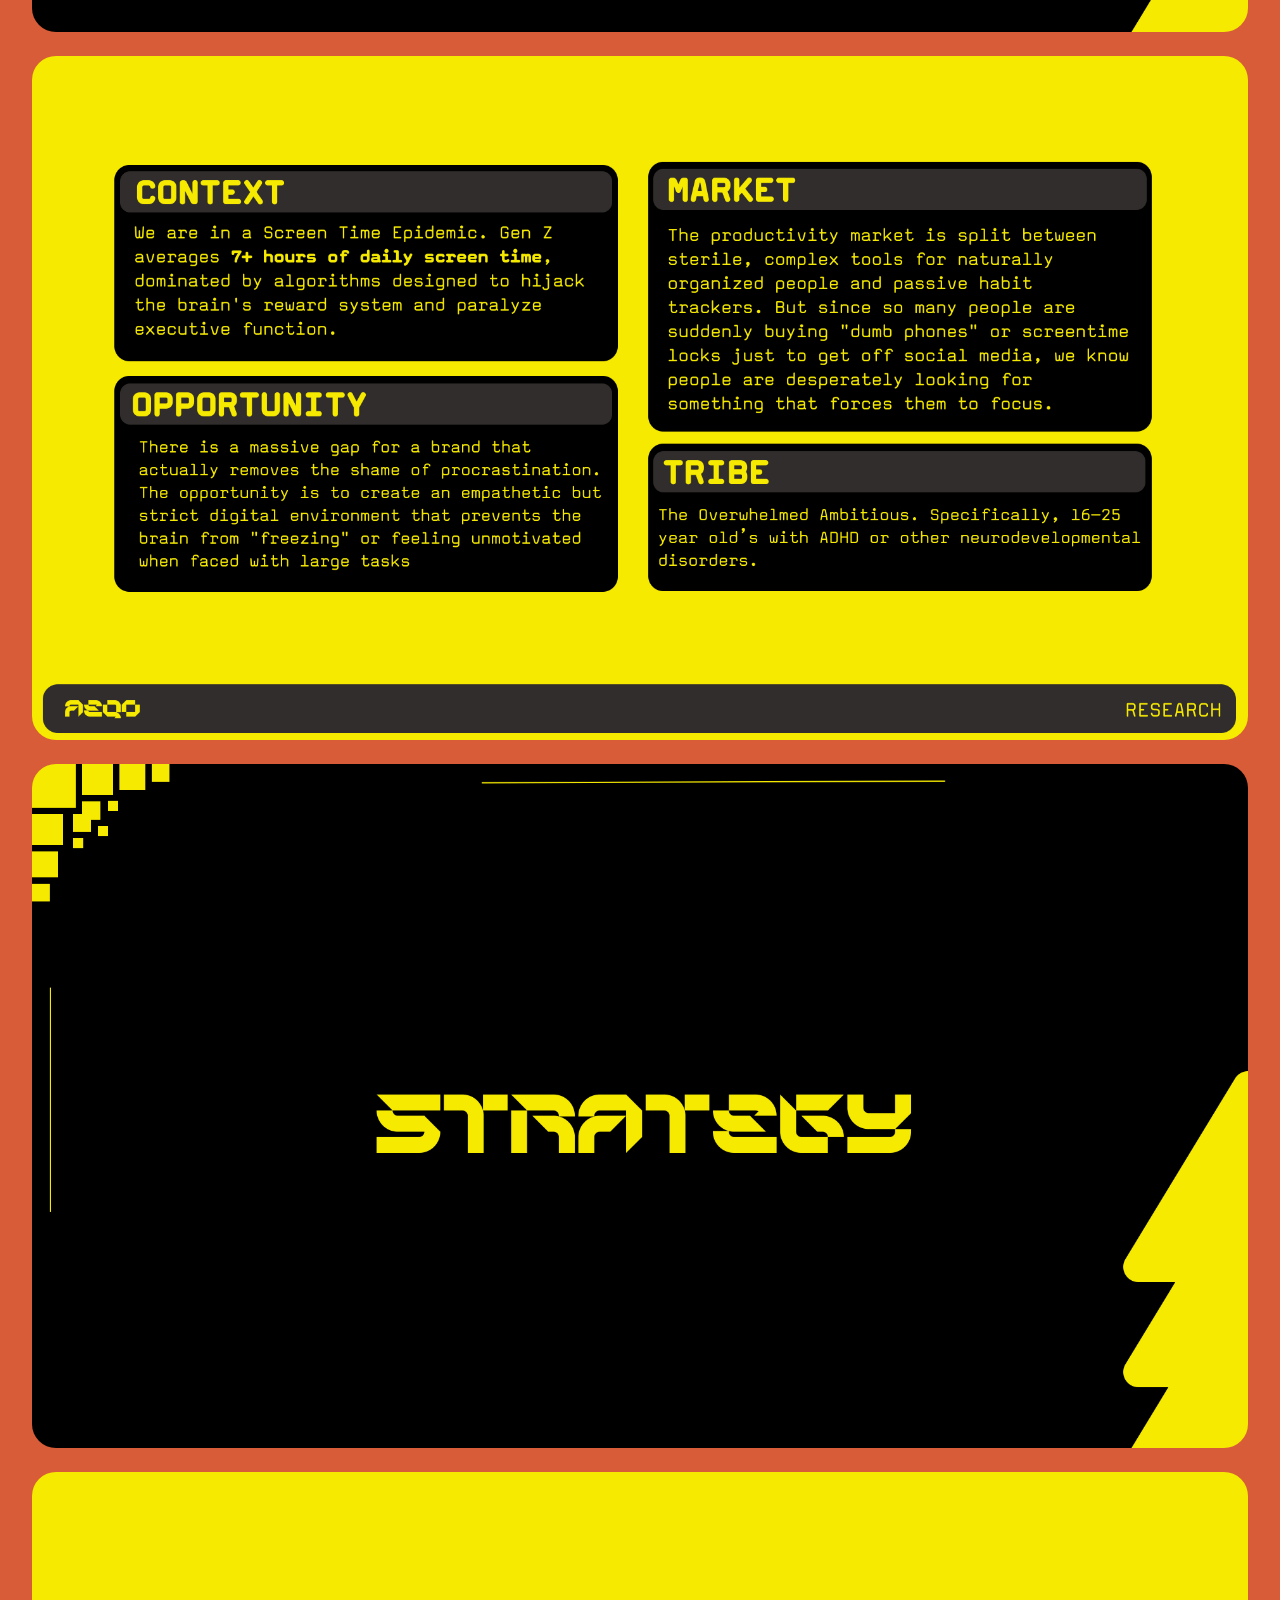
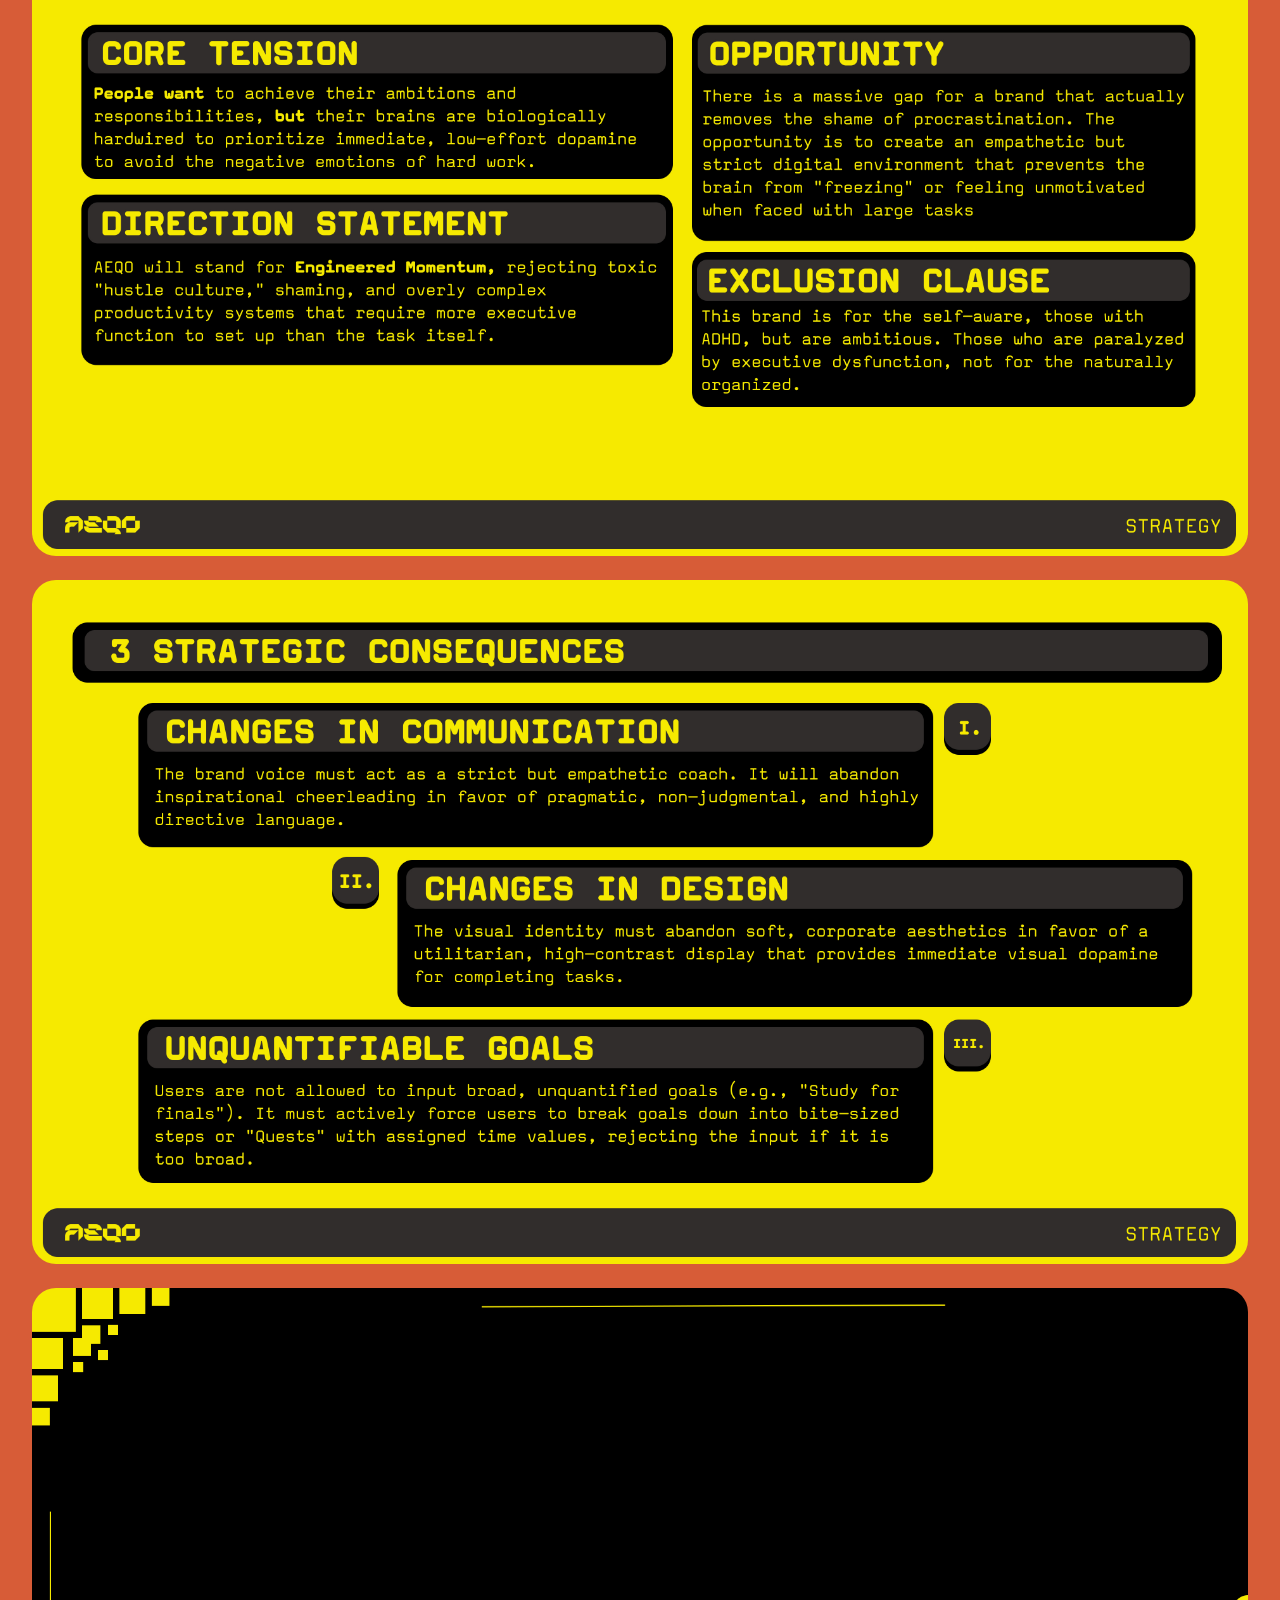
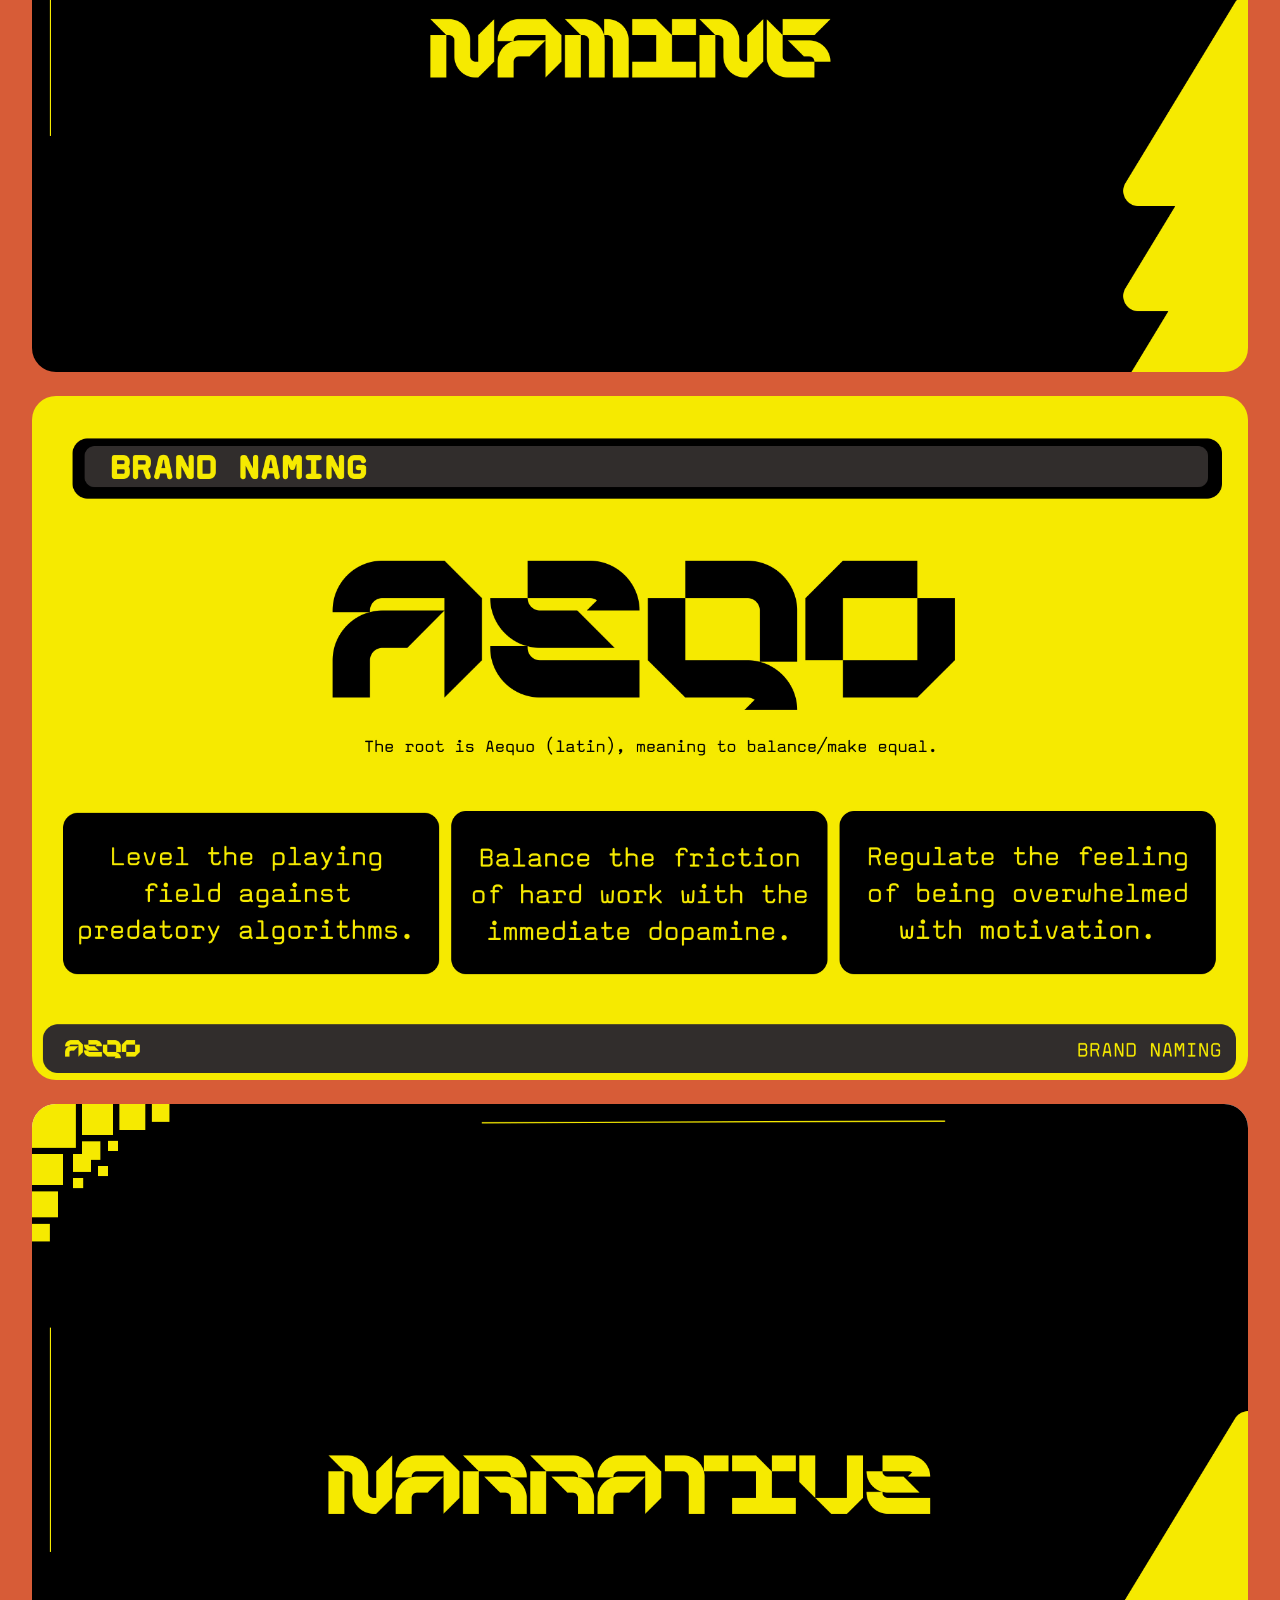
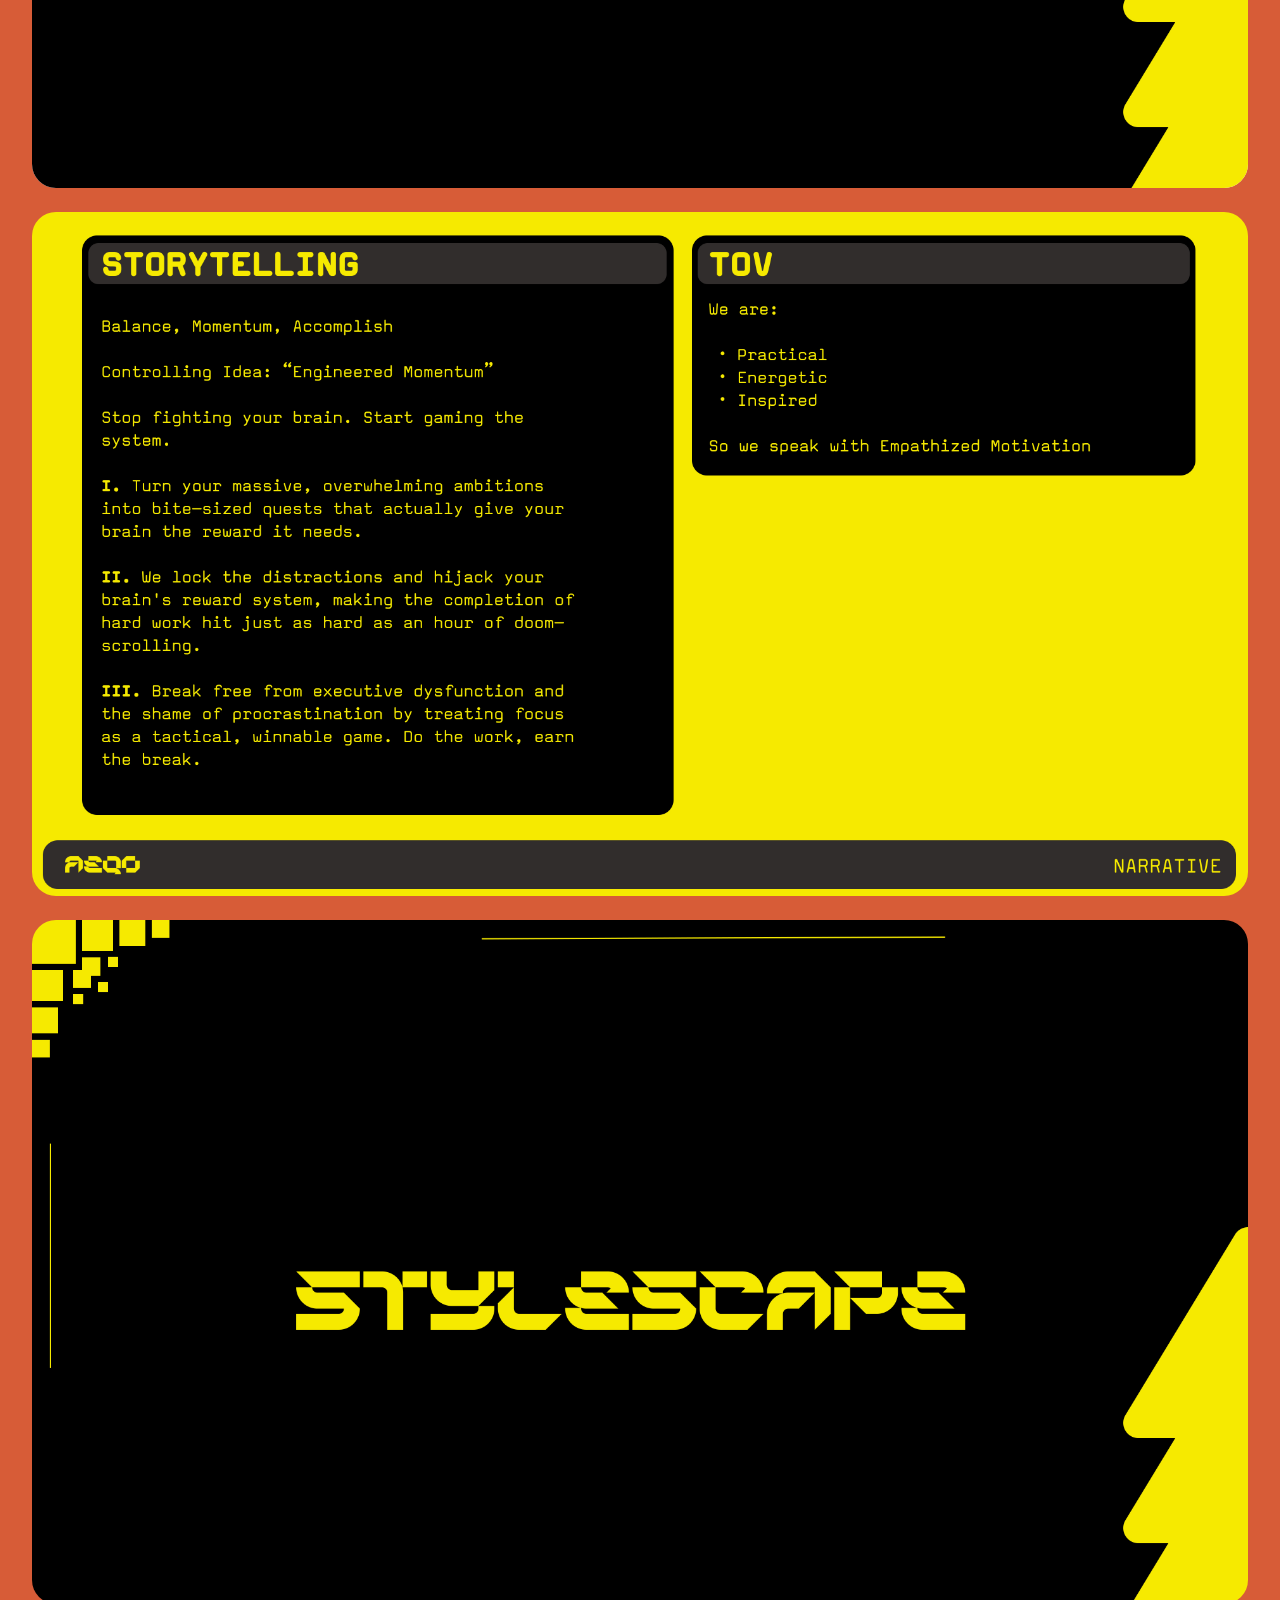
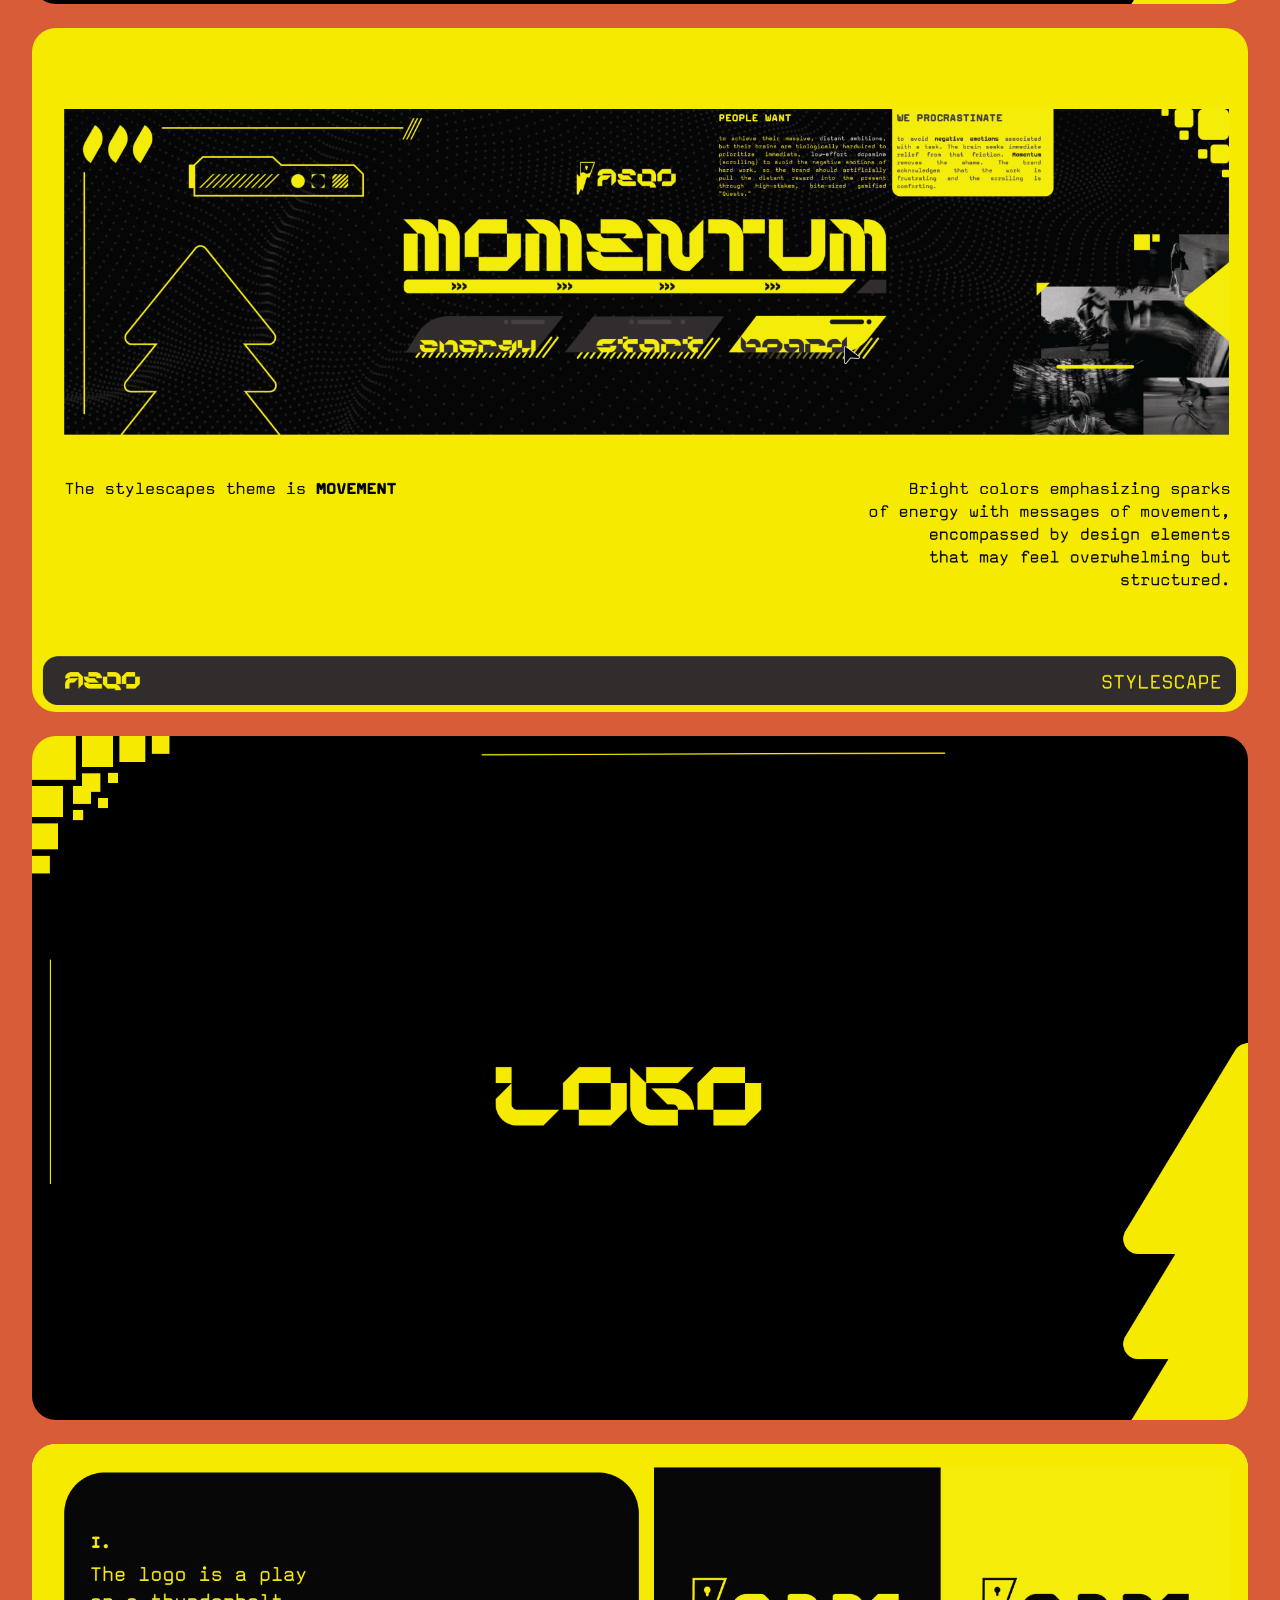
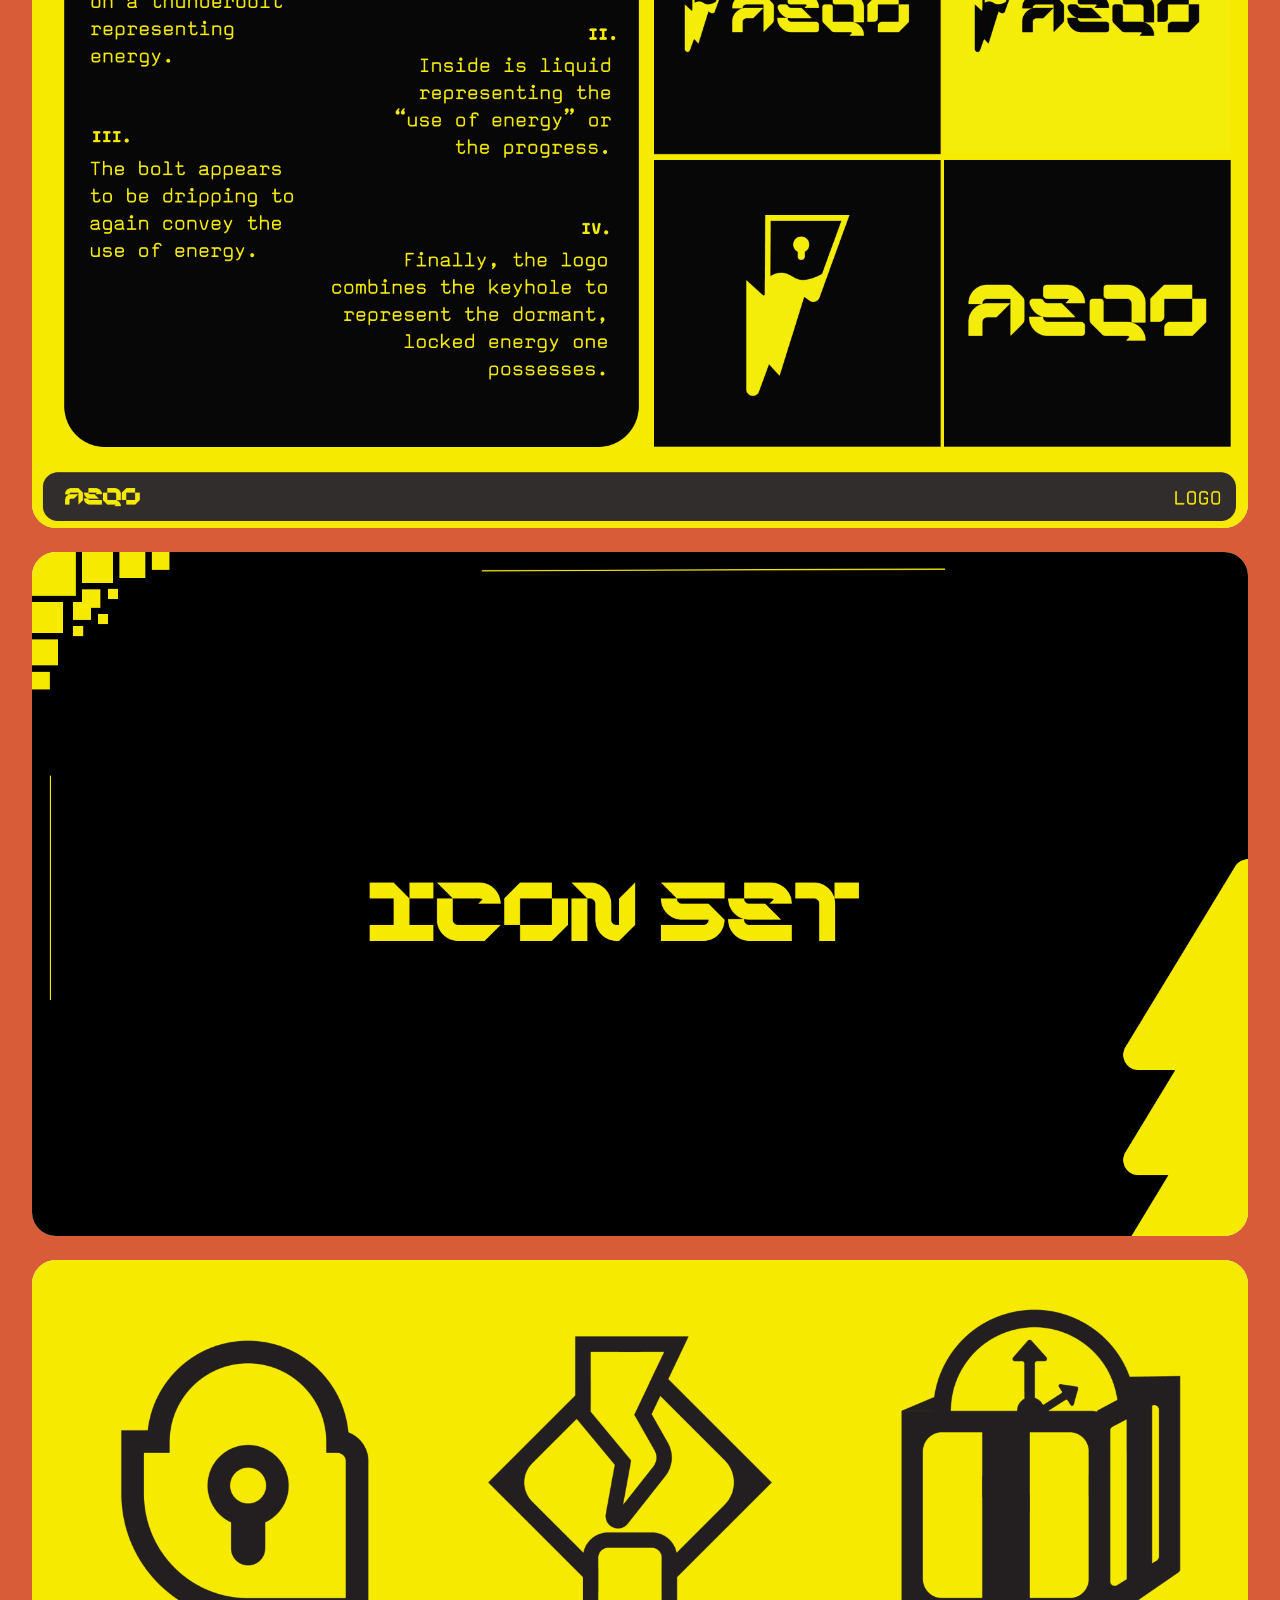
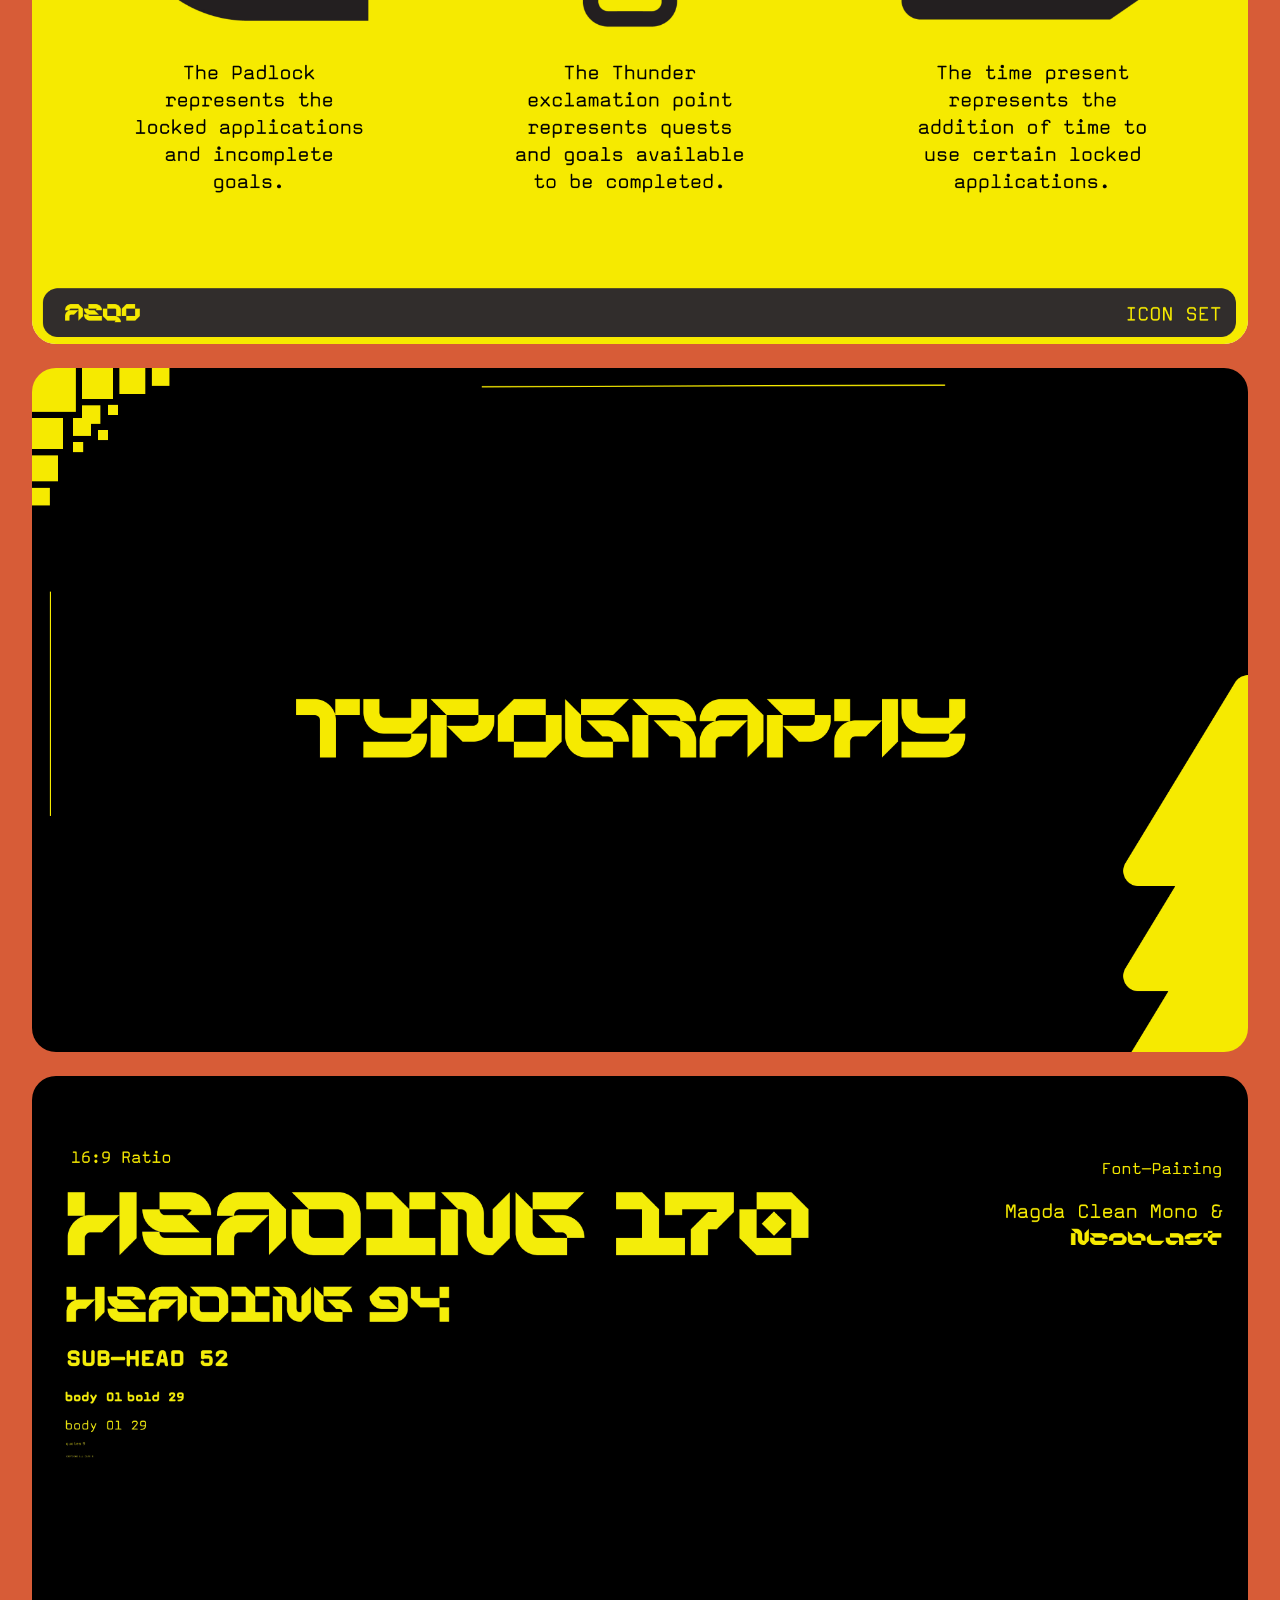
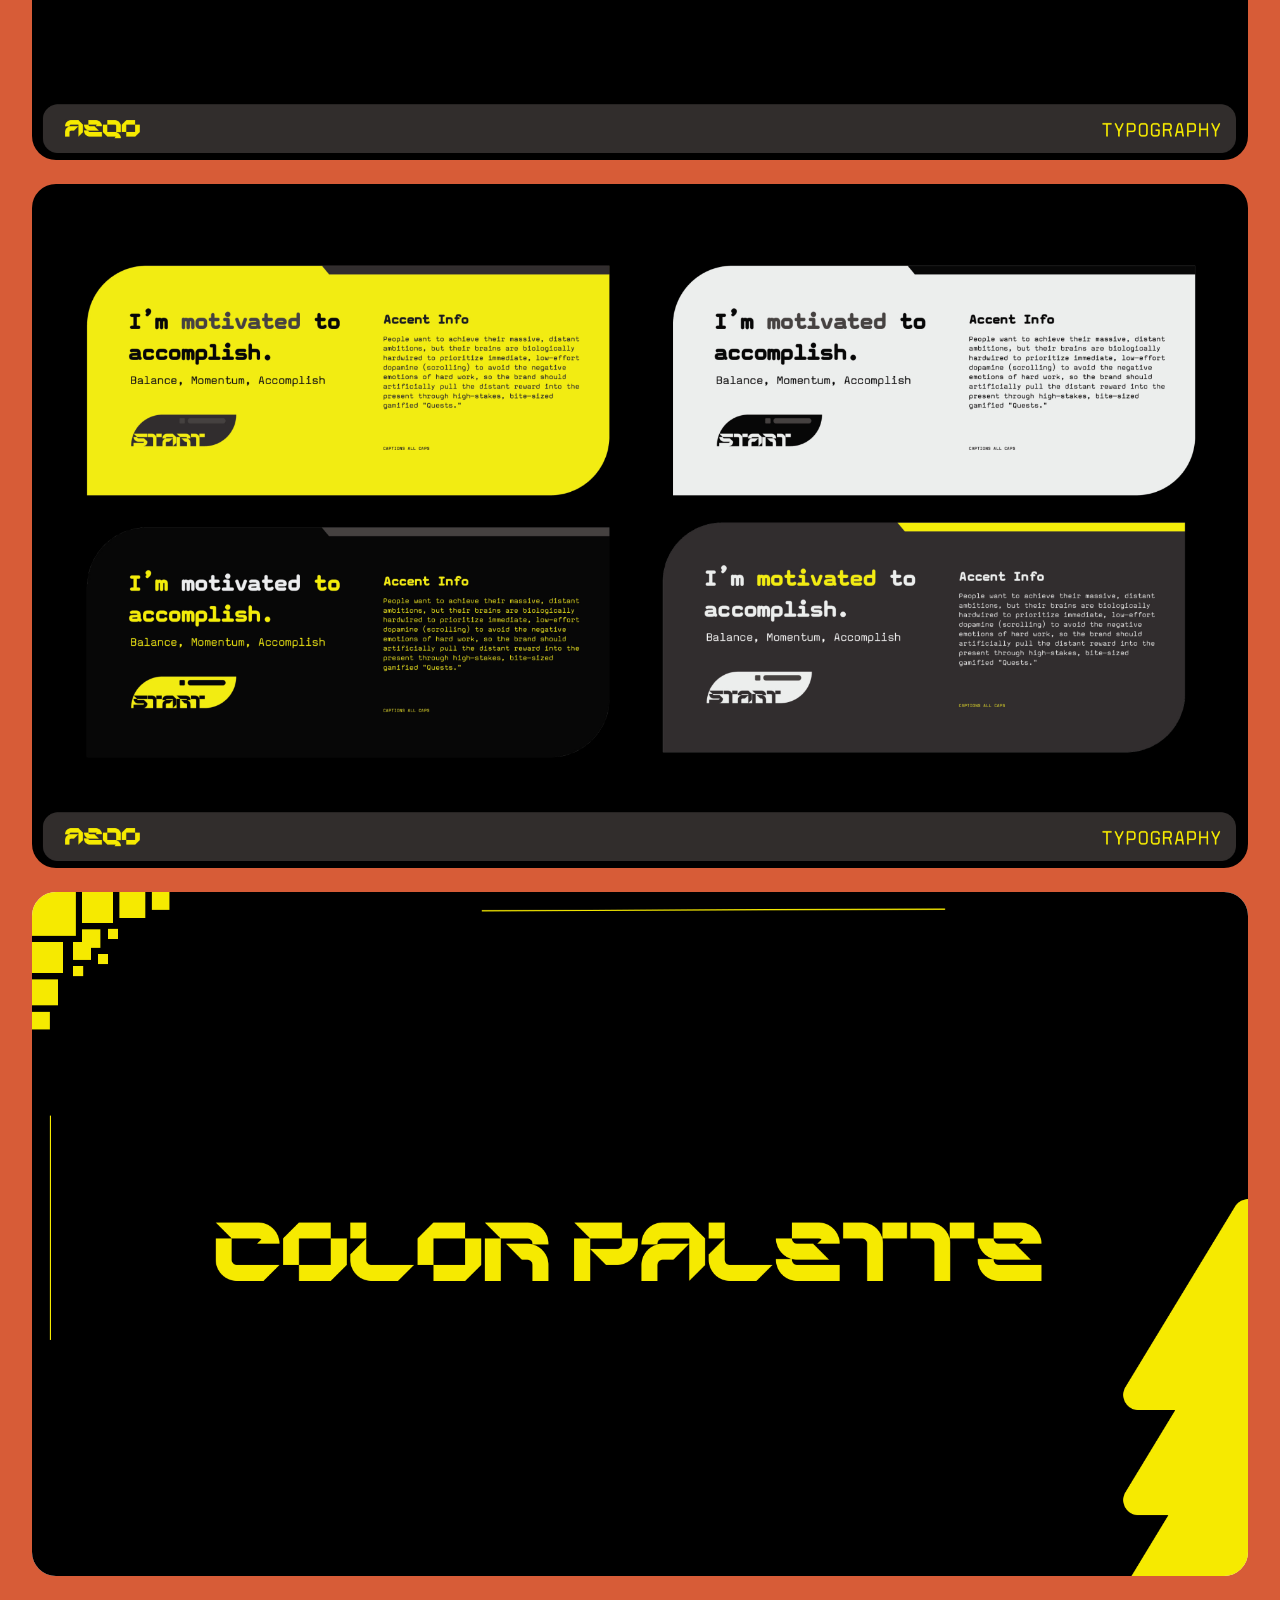
==== commit 0d113545: "Standardize Nohemi typography and project header formatting across portfolio" ====
--- a/aeqo.html
+++ b/aeqo.html
@@ -23,71 +23,59 @@
   <meta name="twitter:title" content="AEQO - Ryan Menzildjian">
   <meta name="twitter:description" content="Identity Designer & Brand Strategist based in New York.">
 </head>
-<body class="light-mode">
+<body class="light-mode project-page">
   <header class="site-header">
     <div class="header-inner">
-      <nav class="social-nav">
-        <a href="https://www.linkedin.com/in/ryanmenzildjian/" target="_blank" aria-label="LinkedIn">
+      <nav class="social-nav" aria-label="Social links">
+        <a href="https://www.linkedin.com/in/ryanmenzildjian/" target="_blank" rel="noreferrer" aria-label="LinkedIn">
           <svg viewBox="0 0 24 24" fill="none" stroke="currentColor" stroke-width="2" stroke-linecap="round" stroke-linejoin="round" class="social-icon"><path d="M16 8a6 6 0 0 1 6 6v7h-4v-7a2 2 0 0 0-2-2 2 2 0 0 0-2 2v7h-4v-7a6 6 0 0 1 6-6z"></path><rect x="2" y="9" width="4" height="12"></rect><circle cx="4" cy="4" r="2"></circle></svg>
         </a>
-        <a href="https://www.instagram.com/ryan.menzi/" target="_blank" aria-label="Instagram">
+        <a href="https://www.instagram.com/ryan.menzi/" target="_blank" rel="noreferrer" aria-label="Instagram">
           <svg viewBox="0 0 24 24" fill="none" stroke="currentColor" stroke-width="2" stroke-linecap="round" stroke-linejoin="round" class="social-icon"><rect x="2" y="2" width="20" height="20" rx="5" ry="5"></rect><path d="M16 11.37A4 4 0 1 1 12.63 8 4 4 0 0 1 16 11.37z"></path><line x1="17.5" y1="6.5" x2="17.51" y2="6.5"></line></svg>
         </a>
         <a href="mailto:ryanmenzildjian@gmail.com" aria-label="Email">
           <svg viewBox="0 0 24 24" fill="none" stroke="currentColor" stroke-width="2" stroke-linecap="round" stroke-linejoin="round" class="social-icon"><path d="M4 4h16c1.1 0 2 .9 2 2v12c0 1.1-.9 2-2 2H4c-1.1 0-2-.9-2-2V6c0-1.1.9-2 2-2z"></path><polyline points="22,6 12,13 2,6"></polyline></svg>
         </a>
       </nav>
-      <a href="/" class="logo" aria-label="Ryan Menzildjian">
-        <img src="assets/signature.png" alt="Ryan Menzildjian" class="signature-img">
-      </a>
-      <nav class="main-nav">
-        <a href="index.html#work">work</a>
-        <a href="index.html#about">about</a>
-        <a href="assets/resume.pdf" target="_blank">resume</a>
-        <button id="invert-toggle" class="invert-btn" aria-label="Invert Colors">
-          <svg viewBox="0 0 24 24" fill="currentColor"><path d="M12 22C17.5228 22 22 17.5228 22 12C22 6.47715 17.5228 2 12 2C6.47715 2 2 6.47715 2 12C2 17.5228 6.47715 22 12 22ZM12 20V4C16.4183 4 20 7.58172 20 12C20 16.4183 16.4183 20 12 20Z"/></svg>
-        </button>
+      <a href="index.html" class="logo" aria-label="Ryan Menzildjian home"><img src="assets/signature.png" alt="Ryan Menzildjian" class="signature-img"></a>
+      <nav class="main-nav" aria-label="Primary navigation">
+        <a href="index.html#work">work</a><a href="index.html#about">about</a><a href="assets/resume.pdf" target="_blank">resume</a>
+        <button id="invert-toggle" class="invert-btn" aria-label="Invert colors"><svg viewBox="0 0 24 24" fill="currentColor"><path d="M12 22C17.5228 22 22 17.5228 22 12C22 6.47715 17.5228 2 12 2C6.47715 2 2 6.47715 2 12C2 17.5228 6.47715 22 12 22ZM12 20V4C16.4183 4 20 7.58172 20 12C20 16.4183 16.4183 20 12 20Z"/></svg></button>
       </nav>
     </div>
   </header>
 
   <main class="case-study-main">
-    <section class="cs-hero section-container">
-      <div class="cs-hero-grid">
-        <div class="cs-title-col">
-          <p class="cs-kicker">Brand Design Final Project</p>
-          <h1 class="cs-title">AEQO</h1>
-          <p class="cs-subtitle">Balance, Momentum, Accomplish</p>
+    <section class="bc-hero bc-shell" aria-labelledby="project-title">
+      <div class="bc-hero__header">
+        <div>
+          <p class="bc-label">Brand Design Final Project</p>
+          <h1 id="project-title">AEQO</h1>
+          <p class="bc-subtitle">Balance, Momentum, Accomplish</p>
         </div>
-        <div class="cs-meta-col">
-          <div class="cs-meta-grid">
-            <div class="cs-meta-item">
-              <span class="cs-meta-label">Client</span>
-              <span class="cs-meta-value">Brand Design Class Project</span>
+        <div class="bc-hero__details">
+          <dl class="bc-hero__facts">
+            <div><dt>Client</dt><dd>Brand Design Class Project</dd></div>
+            <div>
+              <dt>Services</dt>
+              <dd><ul role="list">
+                <li>Brand Strategy</li>
+                <li>Visual Identity Design</li>
+                <li>Touchpoint Mockups</li>
+              </ul></dd>
             </div>
-            <div class="cs-meta-item">
-              <span class="cs-meta-label">Year</span>
-              <span class="cs-meta-value">2026</span>
-            </div>
-            <div class="cs-meta-item">
-              <span class="cs-meta-label">Services</span>
-              <span class="cs-meta-value"><ul>
-                                    <li>Brand Strategy</li>
-                                    <li>Visual Identity Design</li>
-                                    <li>Touchpoint Mockups</li>
-                                </ul></span>
-            </div>
-            <div class="cs-meta-item" style="align-self: start;">
-              <a href="assets/projects/internship/310_P3_Menzildjian_Statement_page-0001.jpg" target="_blank" class="external-link-btn" style="width: fit-content;">
-                Project Statement <span class="arrow">↗</span>
-              </a>
+          </dl>
+          <div class="bc-hero__facts">
+            <dl><div><dt>Year</dt><dd>2026</dd></div></dl>
+            <div class="bc-hero__statement">
+              <a href="assets/projects/internship/310_P3_Menzildjian_Statement_page-0001.jpg" target="_blank" rel="noopener" class="external-link-btn">Project Statement <span class="arrow" aria-hidden="true">&#x2197;&#xFE0E;</span></a>
             </div>
           </div>
         </div>
       </div>
-      <div class="cs-info">
+      <p class="cs-info">
         AEQO is a brand concept for an app that helps ambitious students with executive dysfunction turn big responsibilities into small "quests" and earn distraction time through completed work.
-      </div>
+      </p>
     </section>
 
     <section class="cs-gallery section-container">
--- a/style.css
+++ b/style.css
@@ -1,4 +1,41 @@
 @import url('https://fonts.googleapis.com/css2?family=Caveat:wght@700&family=Inter:wght@300;400;600;800;900&family=Playfair+Display:ital,wght@1,400;1,600&display=swap');
+
+@font-face {
+  font-family: "Nohemi";
+  src: url("assets/Nohemi/Nohemi/Web-TT/Nohemi-Light.woff2") format("woff2");
+  font-weight: 300;
+  font-display: swap;
+}
+@font-face {
+  font-family: "Nohemi";
+  src: url("assets/Nohemi/Nohemi/Web-TT/Nohemi-Regular.woff2") format("woff2");
+  font-weight: 400;
+  font-display: swap;
+}
+@font-face {
+  font-family: "Nohemi";
+  src: url("assets/Nohemi/Nohemi/Web-TT/Nohemi-Medium.woff2") format("woff2");
+  font-weight: 500;
+  font-display: swap;
+}
+@font-face {
+  font-family: "Nohemi";
+  src: url("assets/Nohemi/Nohemi/Web-TT/Nohemi-SemiBold.woff2") format("woff2");
+  font-weight: 600;
+  font-display: swap;
+}
+@font-face {
+  font-family: "Nohemi";
+  src: url("assets/Nohemi/Nohemi/Web-TT/Nohemi-Bold.woff2") format("woff2");
+  font-weight: 700;
+  font-display: swap;
+}
+@font-face {
+  font-family: "Nohemi";
+  src: url("assets/Nohemi/Nohemi/Web-TT/Nohemi-ExtraBold.woff2") format("woff2");
+  font-weight: 800;
+  font-display: swap;
+}
 
 @layer reset, base, theme, layout, components;
 @layer reset {
@@ -30,7 +67,9 @@
     --color-accent: light-dark(#1C1B1A, #E06C4C);
     --color-overlay: light-dark(rgba(215, 92, 55, 0.9), rgba(0, 0, 0, 0.9));
     
-    --font-sans: "Inter", system-ui, -apple-system, sans-serif;
+    --font-sans: "Nohemi", "Inter", system-ui, -apple-system, sans-serif;
+    --bc-gutter: clamp(1rem, 3vw, 2rem);
+    --bc-gap: clamp(1rem, 2.5vw, 2rem);
     
     --space-sm: 1rem;
     --space-md: 2rem;
@@ -786,6 +825,12 @@
     color: var(--color-accent);
   }
   .external-link-btn .arrow {
+    display: inline-block;
+    font-family: "Inter", system-ui, -apple-system, BlinkMacSystemFont, "Segoe UI", Roboto, sans-serif !important;
+    font-variant-emoji: text;
+    font-style: normal;
+    font-weight: 400;
+    line-height: 1;
     transition: transform 0.3s ease;
   }
   .external-link-btn:hover .arrow {
@@ -1232,3 +1277,119 @@
     object-position: right bottom !important;
   }
 }
+
+
+/* Unified Project Page Header & Hero Formatting */
+.project-page .site-header {
+  border-bottom: 1px solid color-mix(in srgb, var(--color-text) 25%, transparent);
+  backdrop-filter: blur(14px);
+  padding-inline: var(--bc-gutter);
+}
+
+.project-page .case-study-main {
+  padding-top: 0;
+  padding-bottom: var(--space-lg);
+}
+
+.project-page .cs-gallery.section-container {
+  padding-top: 0;
+  padding-inline: var(--bc-gutter);
+}
+
+.bc-shell {
+  width: min(100%, 1400px);
+  margin-inline: auto;
+  padding-inline: var(--bc-gutter);
+}
+
+.bc-hero {
+  padding-block-start: clamp(1.75rem, 4vw, 3.75rem);
+}
+
+.bc-hero__header {
+  display: grid;
+  grid-template-columns: repeat(3, minmax(0, 1fr));
+  gap: var(--bc-gap);
+  align-items: start;
+  margin-bottom: clamp(1.75rem, 4vw, 3rem);
+}
+
+.bc-label,
+.bc-hero__facts dt {
+  color: var(--bc-muted, var(--color-text-muted));
+  font-size: 0.75rem;
+  font-weight: 600;
+  letter-spacing: 0.08em;
+  text-transform: uppercase;
+}
+
+.bc-hero h1 {
+  margin: 0.8rem 0 0;
+  margin-inline-start: calc(0.025875rem - 0.0345em);
+  font-size: clamp(2.75rem, 5.2vw, 5rem);
+  line-height: 1.08;
+  letter-spacing: -0.045em;
+  font-weight: 600;
+}
+
+.bc-subtitle {
+  margin: 0.55rem 0 0;
+  color: var(--bc-muted, var(--color-text-muted));
+  font-size: clamp(1rem, 1.5vw, 1.25rem);
+  font-weight: 400;
+  line-height: 1.35;
+}
+
+.bc-hero__details {
+  display: grid;
+  grid-column: span 2;
+  grid-template-columns: repeat(2, minmax(0, 1fr));
+  column-gap: var(--bc-gap);
+}
+
+.bc-hero__facts {
+  display: grid;
+  align-content: start;
+  gap: 1.25rem;
+  margin: 0;
+}
+
+.bc-hero__facts dl {
+  margin: 0;
+}
+
+.bc-hero__facts dd {
+  margin: 0.35rem 0 0;
+  font-size: clamp(0.9rem, 1.35vw, 1.05rem);
+  line-height: 1.45;
+}
+
+.bc-hero__facts ul {
+  margin: 0;
+  padding: 0;
+  list-style: none;
+}
+
+.project-page .cs-info {
+  font-size: clamp(1rem, 1.35vw, 1.15rem);
+  font-weight: 400;
+  line-height: 1.55;
+  max-width: 64ch;
+  margin: 0 0 clamp(1.75rem, 4vw, 3rem);
+  color: var(--bc-muted, var(--color-text-muted));
+}
+
+@media (max-width: 1000px) {
+  .bc-hero__header {
+    grid-template-columns: repeat(2, minmax(0, 1fr));
+  }
+  .bc-hero__details {
+    grid-column: auto;
+  }
+}
+
+@media (max-width: 760px) {
+  .bc-hero__header {
+    grid-template-columns: minmax(0, 1fr);
+  }
+}
